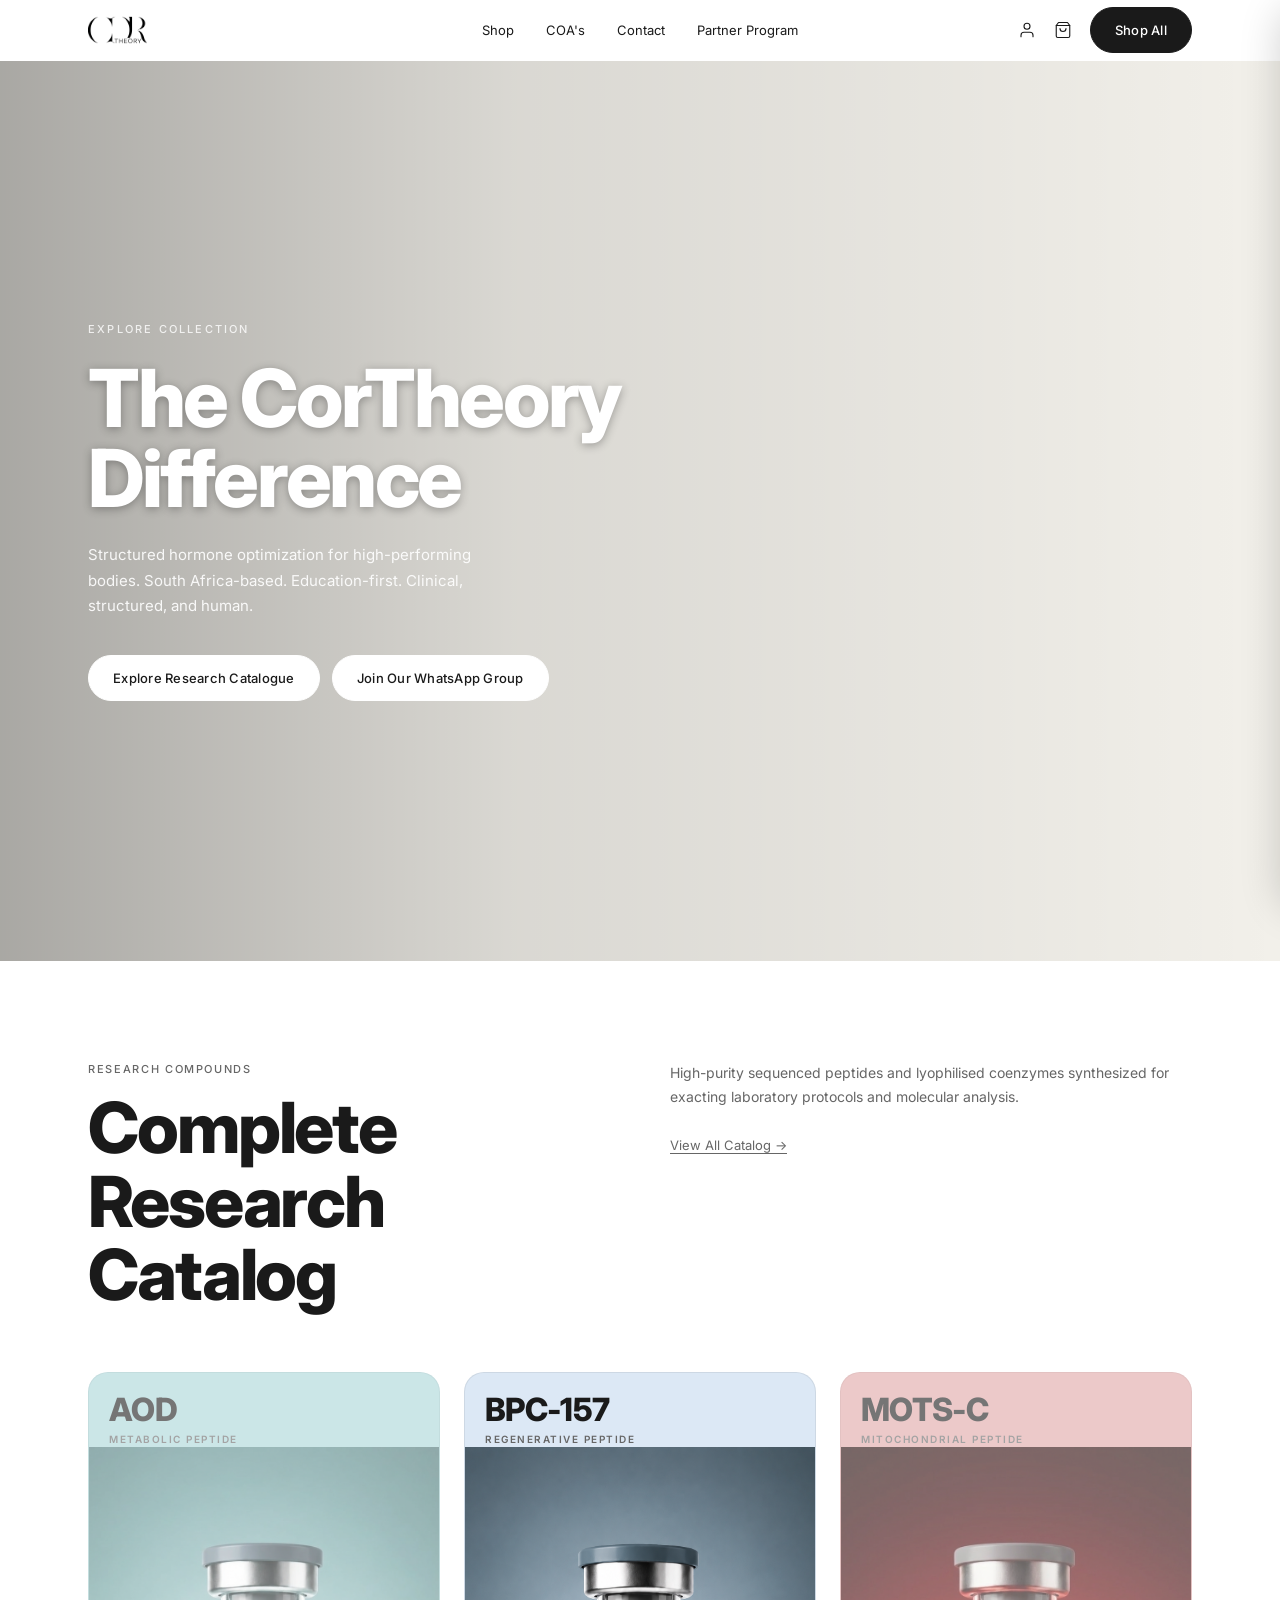
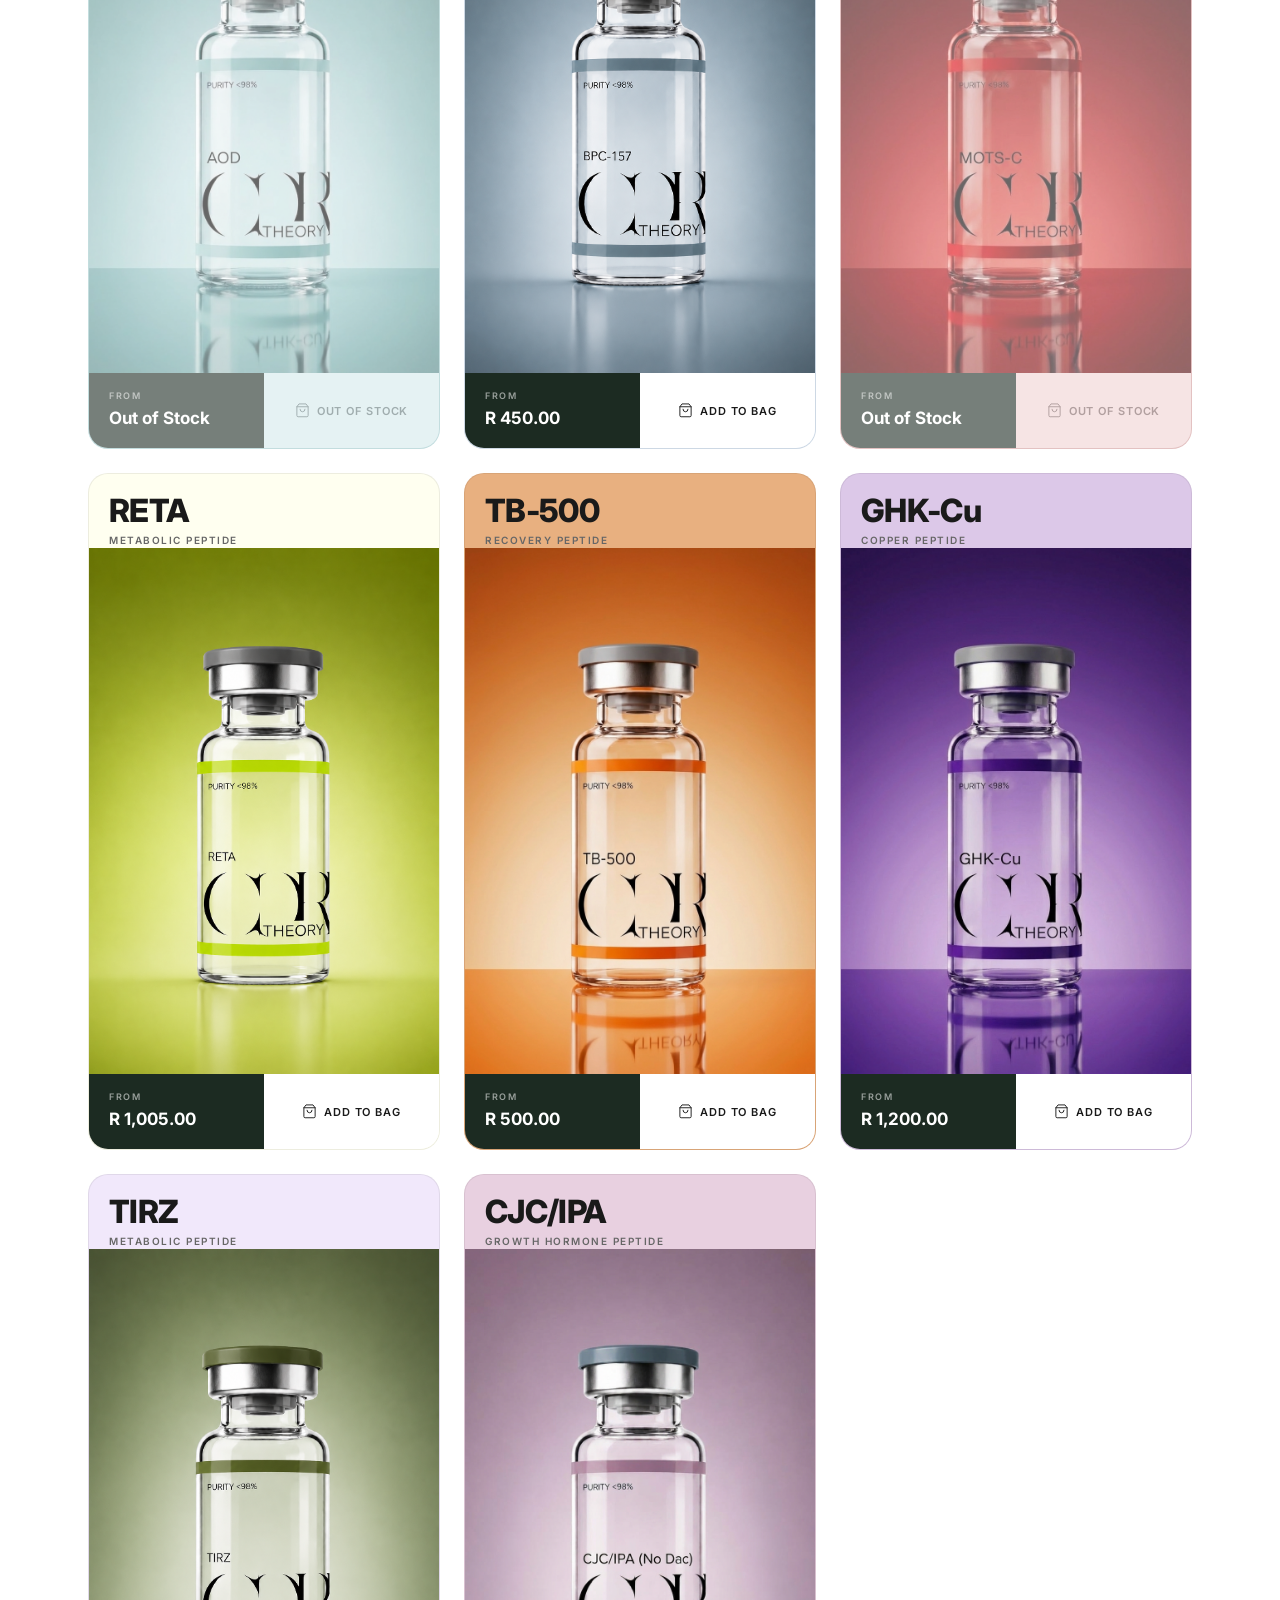
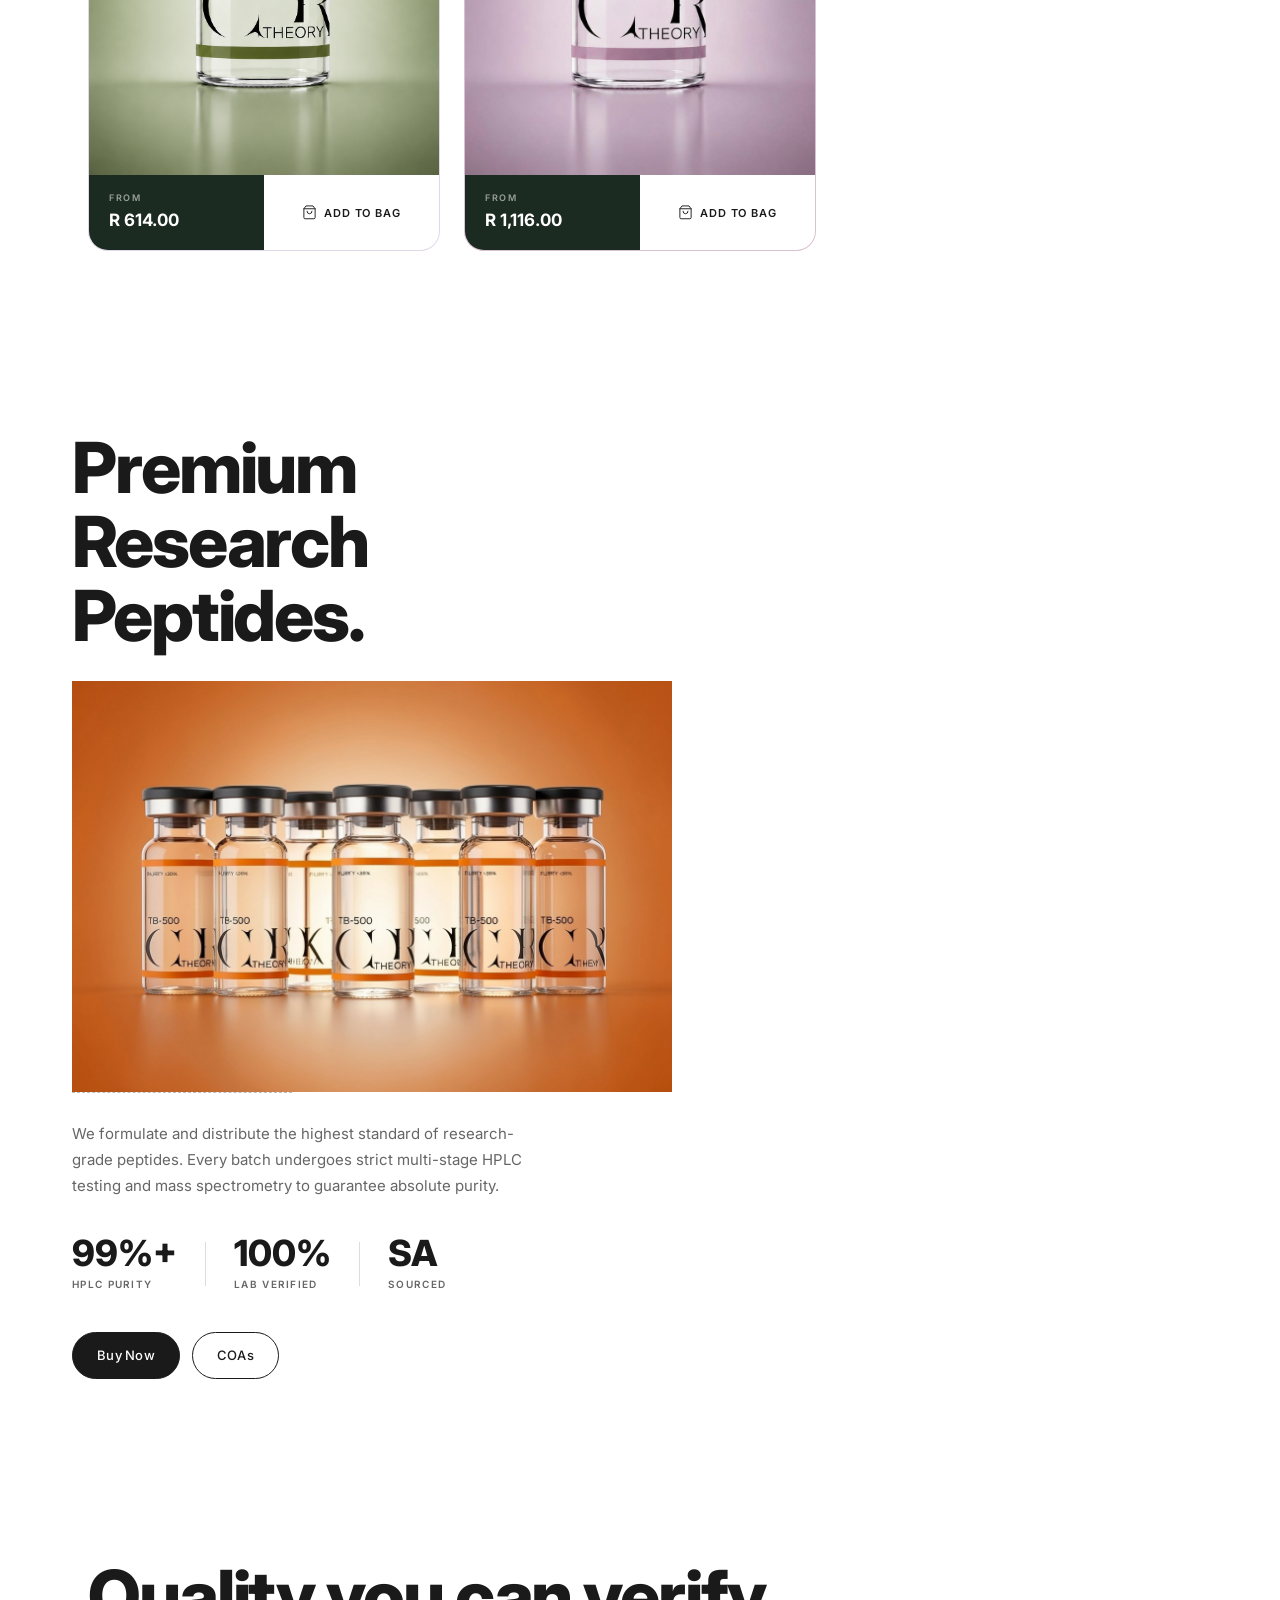
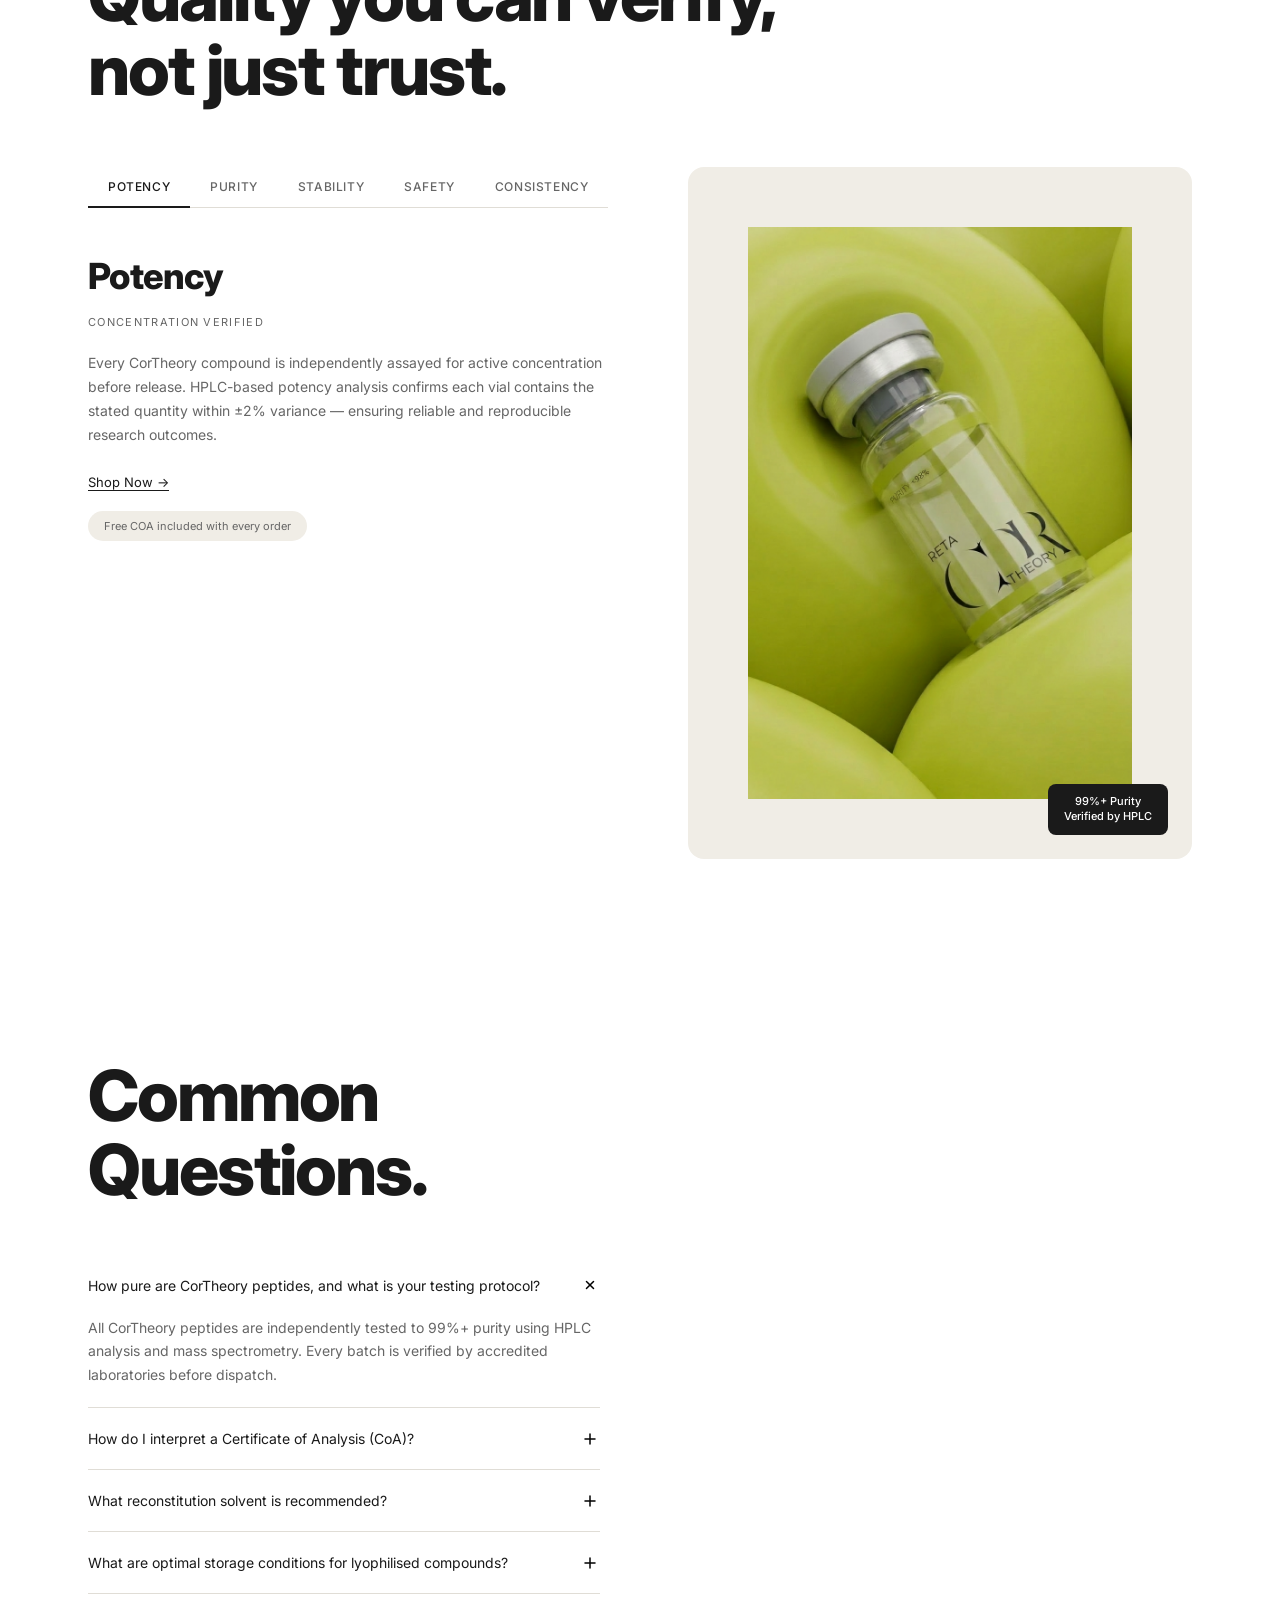
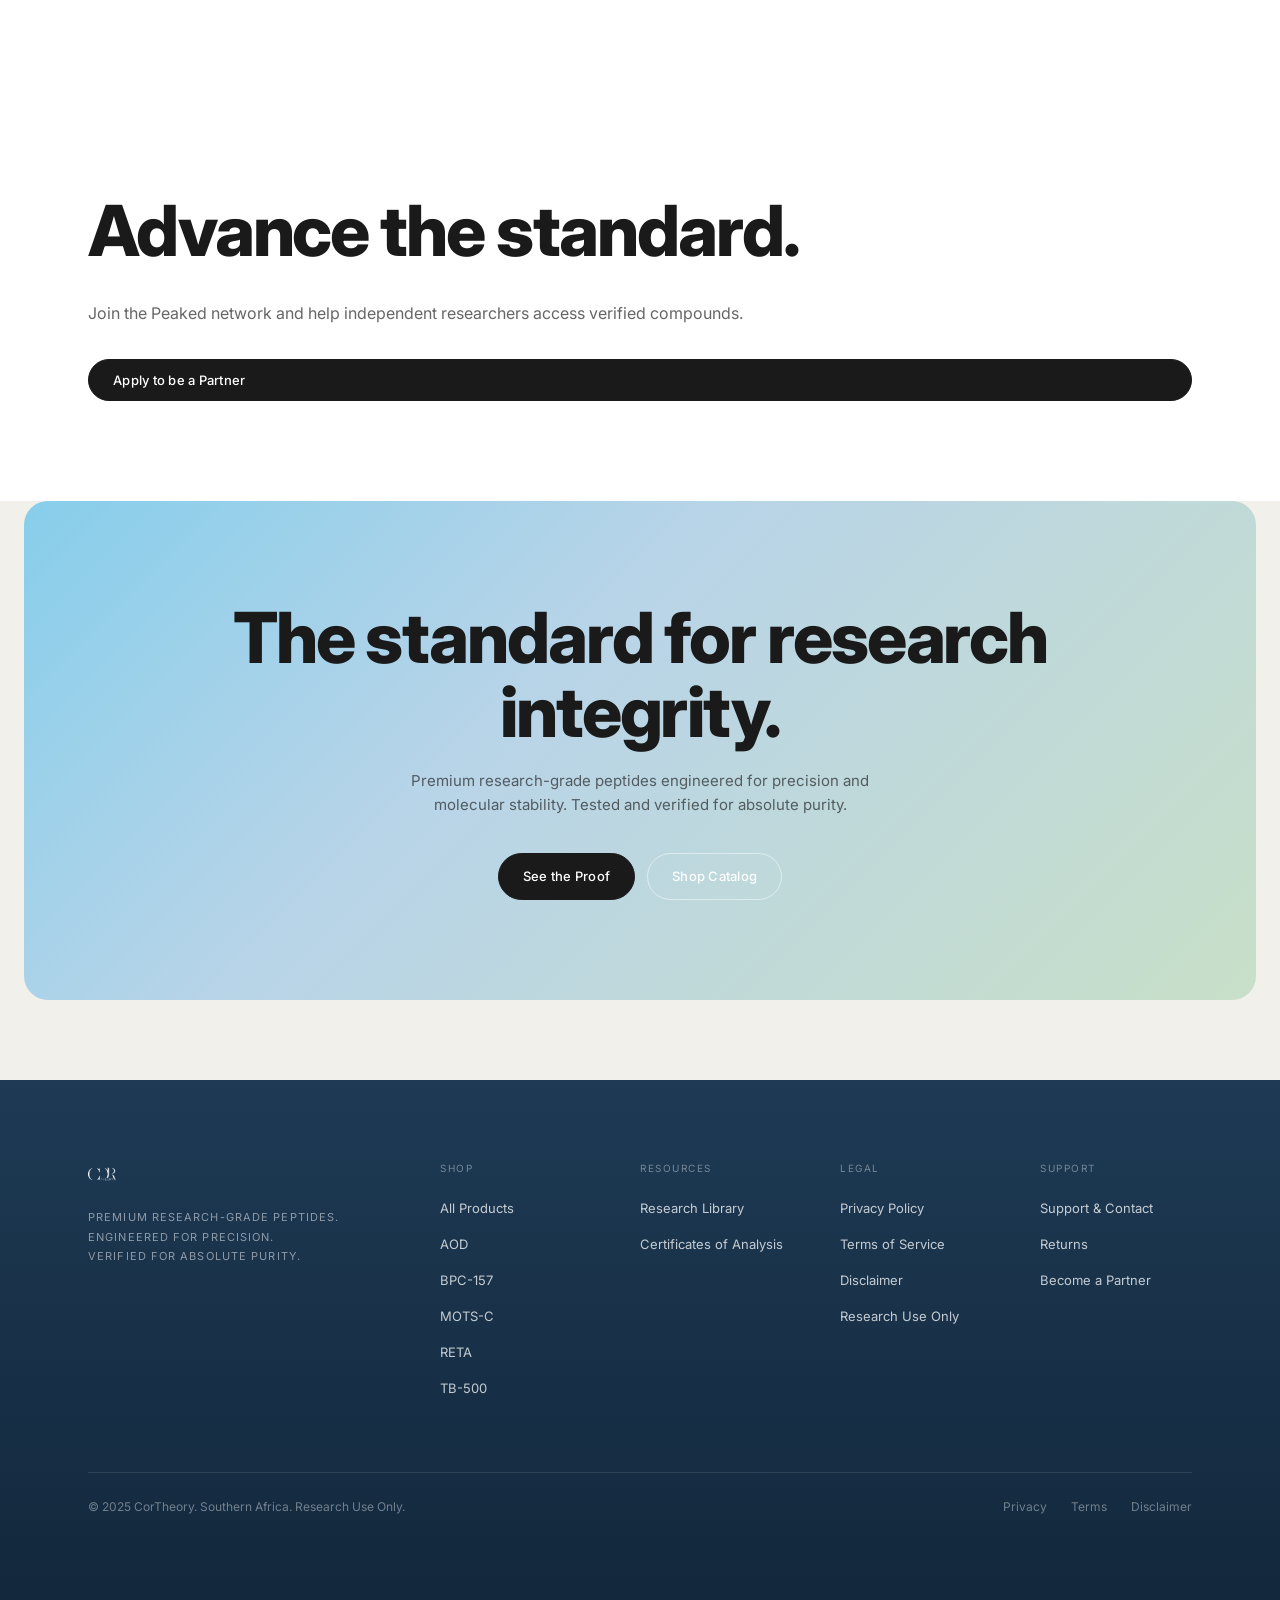
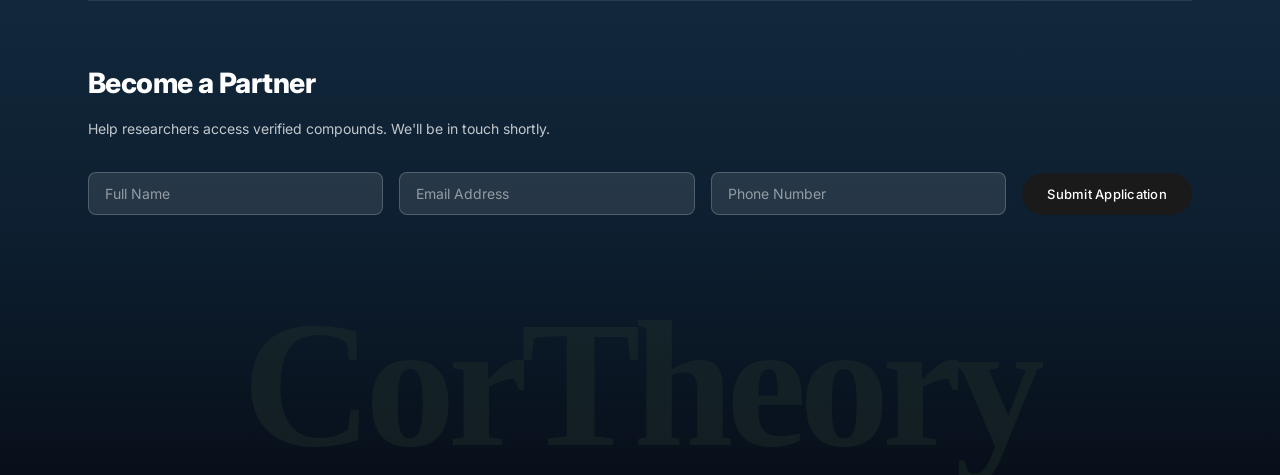
==== index.html @ c7855180 "Integrate partner form into footer across all pages Remove modal-based partner form and integrate it" ====
<!DOCTYPE html>
<html lang="en">
<head>
  <meta charset="UTF-8" />
  <meta name="viewport" content="width=device-width, initial-scale=1.0" />
  <title>CorTheory — Structured Hormone Optimization</title>
  <meta name="description" content="Premium research-grade peptides. South Africa-based. Education-first. Clinical, structured, and human." />
  <link rel="preconnect" href="https://fonts.googleapis.com" />
  <link rel="preconnect" href="https://fonts.gstatic.com" crossorigin />
  <link href="https://fonts.googleapis.com/css2?family=Inter:wght@300;400;500;600;700;800;900&display=swap" rel="stylesheet">
  <link rel="stylesheet" href="assets/css/style.css" />
  <link rel="stylesheet" href="assets/css/cart.css" />
</head>
<body>

<!-- ══ NAV ══════════════════════════════════════════════════ -->
<nav class="nav" id="nav">
  <div class="nav__inner">
    <a href="#" class="nav__logo">
      <img src="assets/images/logo-black.png" alt="CorTheory" />
    </a>
    <ul class="nav__links">
      <li><a href="#products">Shop</a></li>
      <li><a href="#coas">COA's</a></li>
      <li><a href="#contact">Contact</a></li>
      <li><a href="#partners">Partner Program</a></li>
    </ul>
    <div class="nav__right">
      <!-- Person icon -->
      <button class="nav__icon" aria-label="Account">
        <svg viewBox="0 0 24 24" fill="none" stroke="currentColor" stroke-width="1.5" stroke-linecap="round" stroke-linejoin="round">
          <path d="M20 21v-2a4 4 0 00-4-4H8a4 4 0 00-4 4v2"/>
          <circle cx="12" cy="7" r="4"/>
        </svg>
      </button>
      <!-- Cart icon -->
      <button class="nav__icon" id="cartOpen" aria-label="Cart" data-cart>
        <svg viewBox="0 0 24 24" fill="none" stroke="currentColor" stroke-width="1.5" stroke-linecap="round" stroke-linejoin="round">
          <path d="M6 2L3 6v14a2 2 0 002 2h14a2 2 0 002-2V6l-3-4z"/>
          <line x1="3" y1="6" x2="21" y2="6"/>
          <path d="M16 10a4 4 0 01-8 0"/>
        </svg>
      </button>
      <a href="#products" class="btn btn-dark">Shop All</a>
      <button class="nav__hamburger" id="hamburger" aria-label="Menu">
        <span></span><span></span><span></span>
      </button>
    </div>
  </div>
</nav>

<!-- Mobile nav -->
<div class="nav__mobile" id="mobileNav">
  <a href="#products">Shop</a>
  <a href="#coas">COA's</a>
  <a href="#contact">Contact</a>
  <a href="#partners">Partner Program</a>
  <a href="#products">Shop All</a>
</div>

<!-- ══ HERO ══════════════════════════════════════════════════ -->
<section class="hero" id="home">
  <div class="hero__inner">
    <div class="hero__content">
      <p class="hero__eyebrow">Explore Collection</p>
      <h1 class="hero__title">The CorTheory<br>Difference</h1>
      <p class="hero__subtitle">Structured hormone optimization for high-performing bodies. South Africa-based. Education-first. Clinical, structured, and human.</p>
      <div class="hero__actions">
        <a href="#products" class="btn btn-light">Explore Research Catalogue</a>
        <a href="https://chat.whatsapp.com/YOUR_GROUP_LINK" class="btn btn-light">Join Our WhatsApp Group</a>
      </div>
    </div>
    <div class="hero__image-wrap">
      <img src="assets/images/landscape-resize.png" alt="CorTheory Vials Collection" class="hero__vial" />
    </div>
  </div>
</section>


<!-- ══ PRODUCT ROW ════════════════════════════════════════════ -->
<section class="products section" id="products">
  <div class="container">
    <div class="products__layout">
      <div class="section-header__left">
        <p class="section-eyebrow">Research Compounds</p>
        <h2 class="section-title">Complete Research Catalog</h2>
      </div>
      <div>
        <p class="products__intro-body">High-purity sequenced peptides and lyophilised coenzymes synthesized for exacting laboratory protocols and molecular analysis.</p>
        <br/>
        <a href="#products" class="section-link">View All Catalog →</a>
      </div>
    </div>

    <div class="products__row" id="productsRow">

      <!-- AOD -->
      <div class="product-card" style="background:#A8D5D8; opacity: 0.6;">
        <div class="product-card__top">
          <h3 class="product-card__name">AOD</h3>
          <p class="product-card__type">Metabolic Peptide</p>
        </div>
        <div class="product-card__img-wrap">
          <img src="assets/images/bottle-label-redesign.png" alt="AOD" class="product-card__img" />
        </div>
        <div class="product-card__footer">
          <div class="product-card__price-block">
            <span class="product-card__from">From</span>
            <span class="product-card__price">Out of Stock</span>
          </div>
          <button class="product-card__btn" data-cart disabled style="opacity: 0.5; cursor: not-allowed;">
            <svg viewBox="0 0 24 24" fill="none" stroke="currentColor" stroke-width="1.5" stroke-linecap="round" stroke-linejoin="round"><path d="M6 2L3 6v14a2 2 0 002 2h14a2 2 0 002-2V6l-3-4z"/><line x1="3" y1="6" x2="21" y2="6"/><path d="M16 10a4 4 0 01-8 0"/></svg>
            Out of Stock
          </button>
        </div>
      </div>

      <!-- BPC-157 -->
      <div class="product-card" style="background:#DCE8F5;">
        <div class="product-card__top">
          <h3 class="product-card__name">BPC-157</h3>
          <p class="product-card__type">Regenerative Peptide</p>
        </div>
        <div class="product-card__img-wrap">
          <img src="assets/images/bpc-157.png" alt="BPC-157" class="product-card__img" />
        </div>
        <div class="product-card__footer">
          <div class="product-card__price-block">
            <span class="product-card__from">From</span>
            <span class="product-card__price">R 450.00</span>
          </div>
          <button class="product-card__btn" data-cart>
            <svg viewBox="0 0 24 24" fill="none" stroke="currentColor" stroke-width="1.5" stroke-linecap="round" stroke-linejoin="round"><path d="M6 2L3 6v14a2 2 0 002 2h14a2 2 0 002-2V6l-3-4z"/><line x1="3" y1="6" x2="21" y2="6"/><path d="M16 10a4 4 0 01-8 0"/></svg>
            Add to Bag
          </button>
        </div>
      </div>

      <!-- MOTS-C -->
      <div class="product-card" style="background:#E0A5A5; opacity: 0.6;">
        <div class="product-card__top">
          <h3 class="product-card__name">MOTS-C</h3>
          <p class="product-card__type">Mitochondrial Peptide</p>
        </div>
        <div class="product-card__img-wrap">
          <img src="assets/images/recolour-blue-strips-4.png" alt="MOTS-C" class="product-card__img" />
        </div>
        <div class="product-card__footer">
          <div class="product-card__price-block">
            <span class="product-card__from">From</span>
            <span class="product-card__price">Out of Stock</span>
          </div>
          <button class="product-card__btn" data-cart disabled style="opacity: 0.5; cursor: not-allowed;">
            <svg viewBox="0 0 24 24" fill="none" stroke="currentColor" stroke-width="1.5" stroke-linecap="round" stroke-linejoin="round"><path d="M6 2L3 6v14a2 2 0 002 2h14a2 2 0 002-2V6l-3-4z"/><line x1="3" y1="6" x2="21" y2="6"/><path d="M16 10a4 4 0 01-8 0"/></svg>
            Out of Stock
          </button>
        </div>
      </div>

      <!-- RETA -->
      <div class="product-card" style="background:#FFFFF0;">
        <div class="product-card__top">
          <h3 class="product-card__name">RETA</h3>
          <p class="product-card__type">Metabolic Peptide</p>
        </div>
        <div class="product-card__img-wrap">
          <img src="assets/images/reta-new.png" alt="RETA" class="product-card__img" />
        </div>
        <div class="product-card__footer">
          <div class="product-card__price-block">
            <span class="product-card__from">From</span>
            <span class="product-card__price">R 1,005.00</span>
          </div>
          <button class="product-card__btn" data-cart>
            <svg viewBox="0 0 24 24" fill="none" stroke="currentColor" stroke-width="1.5" stroke-linecap="round" stroke-linejoin="round"><path d="M6 2L3 6v14a2 2 0 002 2h14a2 2 0 002-2V6l-3-4z"/><line x1="3" y1="6" x2="21" y2="6"/><path d="M16 10a4 4 0 01-8 0"/></svg>
            Add to Bag
          </button>
        </div>
      </div>

      <!-- TB-500 -->
      <div class="product-card" style="background:#E8B080;">
        <div class="product-card__top">
          <h3 class="product-card__name">TB-500</h3>
          <p class="product-card__type">Recovery Peptide</p>
        </div>
        <div class="product-card__img-wrap">
          <img src="assets/images/recolour-blue-strips-2.png" alt="TB-500" class="product-card__img" />
        </div>
        <div class="product-card__footer">
          <div class="product-card__price-block">
            <span class="product-card__from">From</span>
            <span class="product-card__price">R 500.00</span>
          </div>
          <button class="product-card__btn" data-cart>
            <svg viewBox="0 0 24 24" fill="none" stroke="currentColor" stroke-width="1.5" stroke-linecap="round" stroke-linejoin="round"><path d="M6 2L3 6v14a2 2 0 002 2h14a2 2 0 002-2V6l-3-4z"/><line x1="3" y1="6" x2="21" y2="6"/><path d="M16 10a4 4 0 01-8 0"/></svg>
            Add to Bag
          </button>
        </div>
      </div>

      <!-- GHK-Cu -->
      <div class="product-card" style="background:#DCC8E8;">
        <div class="product-card__top">
          <h3 class="product-card__name">GHK-Cu</h3>
          <p class="product-card__type">Copper Peptide</p>
        </div>
        <div class="product-card__img-wrap">
          <img src="assets/images/recolour-blue-strips-3.png" alt="GHK-Cu" class="product-card__img" />
        </div>
        <div class="product-card__footer">
          <div class="product-card__price-block">
            <span class="product-card__from">From</span>
            <span class="product-card__price">R 1,200.00</span>
          </div>
          <button class="product-card__btn" data-cart>
            <svg viewBox="0 0 24 24" fill="none" stroke="currentColor" stroke-width="1.5" stroke-linecap="round" stroke-linejoin="round"><path d="M6 2L3 6v14a2 2 0 002 2h14a2 2 0 002-2V6l-3-4z"/><line x1="3" y1="6" x2="21" y2="6"/><path d="M16 10a4 4 0 01-8 0"/></svg>
            Add to Bag
          </button>
        </div>
      </div>

      <!-- TIRZ -->
      <div class="product-card" style="background:#F1E8FB;">
        <div class="product-card__top">
          <h3 class="product-card__name">TIRZ</h3>
          <p class="product-card__type">Metabolic Peptide</p>
        </div>
        <div class="product-card__img-wrap">
          <img src="assets/images/tirz.png" alt="TIRZ" class="product-card__img" />
        </div>
        <div class="product-card__footer">
          <div class="product-card__price-block">
            <span class="product-card__from">From</span>
            <span class="product-card__price">R 614.00</span>
          </div>
          <button class="product-card__btn" data-cart>
            <svg viewBox="0 0 24 24" fill="none" stroke="currentColor" stroke-width="1.5" stroke-linecap="round" stroke-linejoin="round"><path d="M6 2L3 6v14a2 2 0 002 2h14a2 2 0 002-2V6l-3-4z"/><line x1="3" y1="6" x2="21" y2="6"/><path d="M16 10a4 4 0 01-8 0"/></svg>
            Add to Bag
          </button>
        </div>
      </div>

      <!-- CJC/IPA (No DAC) -->
      <div class="product-card" style="background:#E8D0E0;">
        <div class="product-card__top">
          <h3 class="product-card__name">CJC/IPA</h3>
          <p class="product-card__type">Growth Hormone Peptide</p>
        </div>
        <div class="product-card__img-wrap">
          <img src="assets/images/recolour-blue-strips-5.png" alt="CJC/IPA (No DAC)" class="product-card__img" />
        </div>
        <div class="product-card__footer">
          <div class="product-card__price-block">
            <span class="product-card__from">From</span>
            <span class="product-card__price">R 1,116.00</span>
          </div>
          <button class="product-card__btn" data-cart>
            <svg viewBox="0 0 24 24" fill="none" stroke="currentColor" stroke-width="1.5" stroke-linecap="round" stroke-linejoin="round"><path d="M6 2L3 6v14a2 2 0 002 2h14a2 2 0 002-2V6l-3-4z"/><line x1="3" y1="6" x2="21" y2="6"/><path d="M16 10a4 4 0 01-8 0"/></svg>
            Add to Bag
          </button>
        </div>
      </div>

    </div>
  </div>
</section>

<!-- ══ PURITY ════════════════════════════════════════════════ -->
<section class="purity" id="purity">
  <div class="purity__content-wrap">
    <div class="purity__content">
      <h2 class="purity__heading">Premium<br>Research<br>Peptides.</h2>
      <!-- ══ HERO IMAGE ════════════════════════════════════════════ -->
      <div class="purity-hero" id="purity-hero">
        <img src="assets/images/purity-hero.png" alt="Research Peptides" class="purity-hero__image" />
      </div>
      <div class="purity__rule"></div>
      <p class="purity__body">We formulate and distribute the highest standard of research-grade peptides. Every batch undergoes strict multi-stage HPLC testing and mass spectrometry to guarantee absolute purity.</p>
      <div class="purity__stats">
        <div class="purity__stat">
          <span class="purity__stat-val">99%+</span>
          <span class="purity__stat-label">HPLC Purity</span>
        </div>
        <div class="purity__stat-sep"></div>
        <div class="purity__stat">
          <span class="purity__stat-val">100%</span>
          <span class="purity__stat-label">Lab Verified</span>
        </div>
        <div class="purity__stat-sep"></div>
        <div class="purity__stat">
          <span class="purity__stat-val">SA</span>
          <span class="purity__stat-label">Sourced</span>
        </div>
      </div>
      <div class="purity__actions">
        <a href="#products" class="btn btn-dark">Buy Now</a>
        <a href="#coas" class="btn btn-outline">COAs</a>
      </div>
    </div>
  </div>
</section>

<!-- ══ QUALITY TABS ══════════════════════════════════════════ -->
<section class="quality section" id="quality">
  <div class="container">
    <h2 class="quality__heading">Quality you can verify,<br>not just trust.</h2>

    <div class="quality__layout">
      <!-- Left: tabs -->
      <div class="quality__left">
        <div class="quality__tabs-nav" role="tablist">
          <button class="quality__tab active" data-tab="potency">Potency</button>
          <button class="quality__tab" data-tab="purity">Purity</button>
          <button class="quality__tab" data-tab="stability">Stability</button>
          <button class="quality__tab" data-tab="safety">Safety</button>
          <button class="quality__tab" data-tab="consistency">Consistency</button>
        </div>

        <div class="quality__panel active" data-panel="potency">
          <h3 class="quality__panel-title">Potency</h3>
          <p class="quality__panel-sub">Concentration Verified</p>
          <p class="quality__panel-body">Every CorTheory compound is independently assayed for active concentration before release. HPLC-based potency analysis confirms each vial contains the stated quantity within ±2% variance — ensuring reliable and reproducible research outcomes.</p>
          <a href="#products" class="quality__panel-link">Shop Now →</a>
          <div><span class="quality__badge">Free COA included with every order</span></div>
        </div>

        <div class="quality__panel" data-panel="purity">
          <h3 class="quality__panel-title">Purity</h3>
          <p class="quality__panel-sub">99%+ Grade Standard</p>
          <p class="quality__panel-body">Purity is measured via reverse-phase HPLC at accredited laboratories. Impurity profiling identifies and quantifies any off-target peaks. Only batches reaching ≥99% purity are dispatched — no exceptions.</p>
          <a href="#products" class="quality__panel-link">Shop Now →</a>
          <div><span class="quality__badge">Free COA included with every order</span></div>
        </div>

        <div class="quality__panel" data-panel="stability">
          <h3 class="quality__panel-title">Stability</h3>
          <p class="quality__panel-sub">Long-Term Integrity</p>
          <p class="quality__panel-body">Lyophilisation is performed under controlled conditions to maximise shelf-life. Stability studies confirm degradation rates well within acceptable limits. Properly stored peptides retain potency for 24+ months at -20°C.</p>
          <a href="#products" class="quality__panel-link">Shop Now →</a>
          <div><span class="quality__badge">Free COA included with every order</span></div>
        </div>

        <div class="quality__panel" data-panel="safety">
          <h3 class="quality__panel-title">Safety</h3>
          <p class="quality__panel-sub">Residual Solvent Screening</p>
          <p class="quality__panel-body">All batches are screened for residual solvents, heavy metals, and microbial contamination per international pharmacopoeial standards. Safety testing is performed at independent, accredited third-party facilities prior to release.</p>
          <a href="#products" class="quality__panel-link">Shop Now →</a>
          <div><span class="quality__badge">Free COA included with every order</span></div>
        </div>

        <div class="quality__panel" data-panel="consistency">
          <h3 class="quality__panel-title">Consistency</h3>
          <p class="quality__panel-sub">Batch-to-Batch Reliability</p>
          <p class="quality__panel-body">CorTheory maintains rigorous batch records and inter-batch comparison data. The compound you receive today matches the specification of every prior batch — same sequence, same purity, same result.</p>
          <a href="#products" class="quality__panel-link">Shop Now →</a>
          <div><span class="quality__badge">Free COA included with every order</span></div>
        </div>
      </div>

      <!-- Right: image -->
      <div class="quality__image-wrap">
        <img src="assets/images/recolour-blue-strips-1.png" alt="Quality Verification" class="quality__vial" />
        <div class="quality__purity-badge">99%+ Purity<br>Verified by HPLC</div>
      </div>
    </div>
  </div>
</section>

<!-- ══ FAQ ═══════════════════════════════════════════════════ -->
<section class="faq section" id="faq">
  <div class="container">
    <div class="faq__layout">

      <!-- Left: accordion -->
      <div class="faq__left">
        <h2 class="faq__heading">Common<br>Questions.</h2>

        <div class="faq__item open">
          <button class="faq__btn">
            <span class="faq__q">How pure are CorTheory peptides, and what is your testing protocol?</span>
            <span class="faq__icon">
              <svg viewBox="0 0 12 12" fill="none" stroke="currentColor" stroke-width="1.5" stroke-linecap="round">
                <line x1="6" y1="1" x2="6" y2="11"/><line x1="1" y1="6" x2="11" y2="6"/>
              </svg>
            </span>
          </button>
          <div class="faq__answer">
            <p>All CorTheory peptides are independently tested to 99%+ purity using HPLC analysis and mass spectrometry. Every batch is verified by accredited laboratories before dispatch.</p>
          </div>
        </div>

        <div class="faq__item">
          <button class="faq__btn">
            <span class="faq__q">How do I interpret a Certificate of Analysis (CoA)?</span>
            <span class="faq__icon">
              <svg viewBox="0 0 12 12" fill="none" stroke="currentColor" stroke-width="1.5" stroke-linecap="round">
                <line x1="6" y1="1" x2="6" y2="11"/><line x1="1" y1="6" x2="11" y2="6"/>
              </svg>
            </span>
          </button>
          <div class="faq__answer">
            <p>A CoA confirms the identity, purity, and concentration of your compound. Look for the HPLC chromatogram, purity percentage, and molecular weight confirmation. All CorTheory orders include a CoA.</p>
          </div>
        </div>

        <div class="faq__item">
          <button class="faq__btn">
            <span class="faq__q">What reconstitution solvent is recommended?</span>
            <span class="faq__icon">
              <svg viewBox="0 0 12 12" fill="none" stroke="currentColor" stroke-width="1.5" stroke-linecap="round">
                <line x1="6" y1="1" x2="6" y2="11"/><line x1="1" y1="6" x2="11" y2="6"/>
              </svg>
            </span>
          </button>
          <div class="faq__answer">
            <p>We recommend bacteriostatic water for most peptides. Add solvent slowly along the vial side and allow to dissolve without agitation. Store reconstituted peptides at 4°C.</p>
          </div>
        </div>

        <div class="faq__item">
          <button class="faq__btn">
            <span class="faq__q">What are optimal storage conditions for lyophilised compounds?</span>
            <span class="faq__icon">
              <svg viewBox="0 0 12 12" fill="none" stroke="currentColor" stroke-width="1.5" stroke-linecap="round">
                <line x1="6" y1="1" x2="6" y2="11"/><line x1="1" y1="6" x2="11" y2="6"/>
              </svg>
            </span>
          </button>
          <div class="faq__answer">
            <p>Store lyophilised peptides at -20°C for long-term stability. Once reconstituted, refrigerate at 4°C and use within 28 days. Keep away from light and humidity.</p>
          </div>
        </div>

      </div>

    </div>
  </div>
</section>

<!-- ══ PARTNER SECTION ═══════════════════════════════════════ -->
<section class="partner-section section">
  <div class="container">
    <div class="partner-content">
      <h2 class="partner-title">Advance the standard.</h2>
      <p class="partner-subtitle">Join the Peaked network and help independent researchers access verified compounds.</p>
      <button class="btn btn-dark" id="partnerFormBtn">Apply to be a Partner</button>
    </div>
  </div>
</section>

<!-- ══ CTA BANNER ════════════════════════════════════════════ -->
<div class="cta-wrap">
  <div class="cta">
    <div class="cta__inner">
      <h2 class="cta__title">The standard for research integrity.</h2>
      <p class="cta__sub">Premium research-grade peptides engineered for precision and molecular stability. Tested and verified for absolute purity.</p>
      <div class="cta__actions">
        <a href="#quality" class="btn btn-dark">See the Proof</a>
        <a href="shop.html" class="btn btn-outline-light">Shop Catalog</a>
      </div>
    </div>
  </div>
</div>

<!-- ══ FOOTER ════════════════════════════════════════════════ -->
<footer class="footer" id="contact">
  <div class="footer__inner">
    <div class="footer__top">
      <div class="footer__brand">
        <img src="assets/images/cor logo white copy.png" alt="CorTheory" />
        <p class="footer__tagline">
          Premium research-grade peptides.<br>
          Engineered for precision.<br>
          Verified for absolute purity.
        </p>
      </div>
      <div>
        <p class="footer__col-head">Shop</p>
        <ul class="footer__links">
          <li><a href="#products">All Products</a></li>
          <li><a href="#products">AOD</a></li>
          <li><a href="#products">BPC-157</a></li>
          <li><a href="#products">MOTS-C</a></li>
          <li><a href="#products">RETA</a></li>
          <li><a href="#products">TB-500</a></li>
        </ul>
      </div>
      <div>
        <p class="footer__col-head">Resources</p>
        <ul class="footer__links" id="coas">
          <li><a href="#">Research Library</a></li>
          <li><a href="#">Certificates of Analysis</a></li>
        </ul>
      </div>
      <div>
        <p class="footer__col-head">Legal</p>
        <ul class="footer__links">
          <li><a href="#">Privacy Policy</a></li>
          <li><a href="#">Terms of Service</a></li>
          <li><a href="#">Disclaimer</a></li>
          <li><a href="#">Research Use Only</a></li>
        </ul>
      </div>
      <div>
        <p class="footer__col-head" id="partners">Support</p>
        <ul class="footer__links">
          <li><a href="#">Support &amp; Contact</a></li>
          <li><a href="#">Returns</a></li>
          <li><a href="#" id="footerPartnerBtn">Become a Partner</a></li>
        </ul>
      </div>
    </div>
    <div class="footer__bottom">
      <p class="footer__copy">© 2025 CorTheory. Southern Africa. Research Use Only.</p>
      <div class="footer__legal-links">
        <a href="#">Privacy</a>
        <a href="#">Terms</a>
        <a href="#">Disclaimer</a>
      </div>
    </div>

    <!-- Partner Form Section -->
    <div class="footer__partner">
      <h3 class="footer__partner-title">Become a Partner</h3>
      <p class="footer__partner-subtitle">Help researchers access verified compounds. We'll be in touch shortly.</p>

      <form class="footer__partner-form" id="partnerForm">
        <div class="footer__partner-group">
          <input type="text" id="partnerName" name="name" placeholder="Full Name" required />
        </div>
        <div class="footer__partner-group">
          <input type="email" id="partnerEmail" name="email" placeholder="Email Address" required />
        </div>
        <div class="footer__partner-group">
          <input type="tel" id="partnerPhone" name="phone" placeholder="Phone Number" required />
        </div>
        <button type="submit" class="btn btn-dark">Submit Application</button>
      </form>
    </div>
  </div>

  <div class="footer__watermark">
    <div style="font-size: 180px; font-weight: 900; color: #2A3D2E; opacity: 0.3; text-align: center; overflow: hidden; line-height: 1; font-family: 'Playfair Display', Georgia, serif; letter-spacing: -0.04em; user-select: none; pointer-events: none;">CorTheory</div>
  </div>
</footer>

<!-- ══ CART DRAWER ═══════════════════════════════════════════ -->
<div class="cart-overlay" id="cartOverlay"></div>
<div class="cart-panel" id="cartPanel">
  <!-- Header -->
  <div class="cart-header">
    <div class="cart-header__left">
      <svg class="cart-header__icon" viewBox="0 0 24 24" fill="currentColor">
        <path d="M6 2L3 6v14a2 2 0 002 2h14a2 2 0 002-2V6l-3-4z"/>
      </svg>
      <h2 class="cart-header__title">YOUR CART</h2>
    </div>
    <span class="cart-badge" id="cartBadge">0</span>
    <button class="cart-close" id="cartClose" aria-label="Close cart">×</button>
  </div>

  <!-- Free Shipping Bar -->
  <div class="cart-shipping">
    <div class="cart-shipping__info">
      <span class="cart-shipping__label">FREE SHIPPING OVER $100</span>
      <span class="cart-shipping__amount" id="shippingAmount">$100 away</span>
    </div>
    <div class="cart-shipping__bar">
      <div class="cart-shipping__fill" id="shippingFill"></div>
    </div>
  </div>

  <!-- Items (scrollable) -->
  <div class="cart-items" id="cartItems"></div>

  <!-- Checkout Card (fixed bottom) -->
  <div class="cart-checkout" id="checkoutCard" style="display: none;">
    <div class="cart-checkout__row">
      <span>Subtotal</span>
      <span id="subtotalPrice">$0.00</span>
    </div>
    <div class="cart-checkout__row">
      <span>Shipping</span>
      <span id="shippingPrice">$10.00</span>
    </div>
    <div class="cart-checkout__divider"></div>
    <div class="cart-checkout__total">
      <span>Total</span>
      <div>
        <span class="cart-checkout__total-amount" id="totalPrice">$10.00</span>
        <span class="cart-checkout__currency">USD</span>
      </div>
    </div>

    <button class="cart-checkout__btn" id="proceedCheckout">
      <svg viewBox="0 0 24 24" fill="none" stroke="currentColor" stroke-width="2">
        <rect x="3" y="11" width="18" height="11" rx="2" ry="2"></rect>
        <path d="M7 11V7a4 4 0 0 1 4-4h2a4 4 0 0 1 4 4v4"></path>
      </svg>
      PROCEED TO CHECKOUT
    </button>

    <p class="cart-checkout__disclaimer">
      By checking out, you agree to our Terms of Service.<br>
      Monthly billing. Cancel anytime.
    </p>
  </div>
</div>

<script src="assets/js/main.js"></script>
<script src="assets/js/cart.js"></script>
</body>
</html>
---- assets/css/style.css ----
/* ── RESET & BASE ─────────────────────────────────────── */
*, *::before, *::after { box-sizing: border-box; margin: 0; padding: 0; }
html { scroll-behavior: smooth; }
body { font-family: 'Inter', sans-serif; background: #F2F0EA; color: #1a1a1a; font-size: 15px; line-height: 1.6; overflow-x: hidden; }
img { display: block; max-width: 100%; }
a { text-decoration: none; color: inherit; }
ul { list-style: none; }
button { cursor: pointer; border: none; background: none; font-family: inherit; }

/* ── VARIABLES ────────────────────────────────────────── */
:root {
  --cream: #F2F0EA;
  --dark: #1a1a1a;
  --green-dark: #1C2B22;
  --muted: #666666;
  --border: #E0DDD6;
  --white: #ffffff;
  --aod: #D4845A;
  --bpc: #4A7C6F;
  --mots: #5B8DB8;
  --reta: #C4707A;
  --tb: #7B6BA8;
  --radius: 16px;
}

/* ── CONTAINER ────────────────────────────────────────── */
.container { max-width: 1200px; margin: 0 auto; padding: 0 48px; }
.section { padding: 100px 0; }

/* ── BUTTONS ──────────────────────────────────────────── */
.btn { display: inline-flex; align-items: center; gap: 8px; padding: 12px 24px; border-radius: 100px; font-family: 'Inter', sans-serif; font-size: 13px; font-weight: 500; letter-spacing: 0.02em; transition: all 0.2s ease; cursor: pointer; }
.btn-dark { background: #1a1a1a; color: #fff; border: 1.5px solid #1a1a1a; }
.btn-dark:hover { background: #333; }
.btn-outline { background: transparent; color: #1a1a1a; border: 1.5px solid #1a1a1a; }
.btn-outline:hover { background: #1a1a1a; color: #fff; }
.btn-outline-light { background: transparent; color: #fff; border: 1.5px solid rgba(255,255,255,0.5); }
.btn-outline-light:hover { background: rgba(255,255,255,0.1); }
.btn-light { background: #ffffff; color: #1a1a1a; border: 1.5px solid #ffffff; }
.btn-light:hover { background: #f0f0f0; border-color: #f0f0f0; }

/* ── SECTION LABELS ───────────────────────────────────── */
.section-eyebrow { font-size: 11px; font-weight: 500; letter-spacing: 0.15em; text-transform: uppercase; color: var(--muted); margin-bottom: 12px; }
.section-title { font-family: 'Inter', sans-serif; font-size: clamp(52px, 5.5vw, 80px); font-weight: 800; line-height: 1.05; color: var(--dark); letter-spacing: -0.03em; }
.section-header { display: flex; align-items: flex-end; justify-content: space-between; margin-bottom: 48px; }
.section-link { font-size: 13px; color: var(--muted); text-decoration: underline; text-underline-offset: 3px; white-space: nowrap; margin-bottom: 8px; }

/* ── NAV ──────────────────────────────────────────────── */
.nav { position: sticky; top: 0; z-index: 100; background: #ffffff; border-bottom: 1px solid transparent; transition: border-color 0.3s, box-shadow 0.3s; }
.nav.scrolled { background: rgba(50, 60, 70, 0.75); backdrop-filter: blur(10px); border-radius: 16px; margin: 12px 24px 0; border: 1px solid rgba(255, 255, 255, 0.1); box-shadow: 0 8px 32px rgba(0, 0, 0, 0.2); }
.nav__inner { max-width: 1200px; margin: 0 auto; padding: 0 48px; height: 60px; display: grid; grid-template-columns: 1fr auto 1fr; align-items: center; gap: 40px; }
.nav__logo img { height: 28px; width: auto; }
.nav__links { display: flex; gap: 32px; justify-self: center; }
.nav__links a { font-size: 13px; color: var(--dark); transition: opacity 0.2s; }
.nav__links a:hover { opacity: 0.6; }
.nav__right { display: flex; align-items: center; gap: 16px; margin-left: auto; }
.nav__icon { color: var(--dark); width: 20px; height: 20px; display: flex; align-items: center; }
.nav__icon svg { width: 18px; height: 18px; }
.nav__hamburger { display: none; flex-direction: column; gap: 5px; }
.nav__hamburger span { display: block; width: 22px; height: 1.5px; background: var(--dark); }
.nav__mobile { display: none; flex-direction: column; background: #ffffff; border-bottom: 1px solid var(--border); padding: 24px 48px; gap: 20px; }
.nav__mobile a { font-size: 15px; color: var(--dark); }
.nav__mobile.open { display: flex; }

/* ── HERO ─────────────────────────────────────────────── */
.hero { min-height: 100vh; background: url('../images/landscape-resize.png') center/cover no-repeat; display: flex; align-items: center; justify-content: flex-start; overflow: hidden; position: relative; }
.hero::before { content: ''; position: absolute; inset: 0; background: linear-gradient(90deg, rgba(0,0,0,0.3) 0%, rgba(0,0,0,0.1) 40%, transparent 100%); z-index: 1; }
.hero__inner { max-width: 1200px; margin: 0 auto; padding: 80px 48px; width: 100%; z-index: 10; position: relative; display: flex; align-items: center; }
.hero__image-wrap { display: none; }
.hero__vial { display: none; }
.hero__content { max-width: 560px; }
.hero__eyebrow { font-size: 11px; font-weight: 500; letter-spacing: 0.2em; text-transform: uppercase; color: rgba(255,255,255,0.8); margin-bottom: 20px; }
.hero__title { font-family: 'Inter', sans-serif; font-size: 80px; font-weight: 800; line-height: 1.0; color: #ffffff; margin-bottom: 24px; letter-spacing: -0.03em; text-shadow: 0 2px 10px rgba(0,0,0,0.3); }
.hero__subtitle { font-size: 15px; color: rgba(255,255,255,0.9); line-height: 1.7; margin-bottom: 36px; max-width: 420px; }
.hero__actions { display: flex; gap: 12px; flex-wrap: wrap; }

/* ── CATEGORIES ───────────────────────────────────────── */
.categories { padding: 80px 0; background: #ffffff; }
.categories__grid { display: grid; grid-template-columns: 1fr 1fr; grid-template-rows: auto auto; gap: 12px; }
.categories__grid .cat-card:nth-child(3),
.categories__grid .cat-card:nth-child(4),
.categories__grid .cat-card:nth-child(5) { grid-column: span 2; }
.categories__grid { grid-template-columns: repeat(6, 1fr); }
.cat-card:nth-child(1) { grid-column: span 3; }
.cat-card:nth-child(2) { grid-column: span 3; }
.cat-card:nth-child(3) { grid-column: span 2; }
.cat-card:nth-child(4) { grid-column: span 2; }
.cat-card:nth-child(5) { grid-column: span 2; }

.cat-card { border-radius: var(--radius); padding: 32px; min-height: 220px; display: flex; align-items: flex-end; justify-content: space-between; position: relative; overflow: hidden; cursor: pointer; transition: transform 0.2s; }
.cat-card:hover { transform: translateY(-2px); }
.cat-card__vial { position: absolute; right: 24px; top: 50%; transform: translateY(-50%); height: 160px; width: auto; object-fit: contain; opacity: 0.9; }
.cat-card > div { position: relative; z-index: 1; max-width: 55%; }
.cat-card__number { font-size: 11px; letter-spacing: 0.15em; color: rgba(255,255,255,0.6); margin-bottom: 8px; }
.cat-card__title { font-family: 'Inter', sans-serif; font-size: 22px; font-weight: 800; color: #fff; margin-bottom: 8px; line-height: 1.2; letter-spacing: -0.01em; }
.cat-card__desc { font-size: 12px; color: rgba(255,255,255,0.75); line-height: 1.5; margin-bottom: 16px; }
.cat-card__link { font-size: 11px; letter-spacing: 0.1em; text-transform: uppercase; color: rgba(255,255,255,0.9); }

.cat-card--weight { background: #2D7D7D; }
.cat-card--skin { background: #C4622D; }
.cat-card--mind { background: #1C2B4A; }
.cat-card--recovery { background: #3D5A3E; }
.cat-card--muscle { background: #8B4513; }

/* ── PRODUCTS ─────────────────────────────────────────── */
.products { padding: 100px 0; background: #ffffff; }
.products__layout { display: grid; grid-template-columns: 1fr 1fr; gap: 60px; margin-bottom: 60px; align-items: start; }
.products__intro-body { font-size: 14px; color: var(--muted); line-height: 1.7; }
.products__row { display: grid; grid-template-columns: repeat(3, 1fr); gap: 24px; padding-bottom: 0; width: 100%; }

.product-card { border-radius: 20px; overflow: hidden; border: 1px solid rgba(0,0,0,0.07); transition: transform 0.2s, box-shadow 0.2s; display: flex; flex-direction: column; }
.product-card:hover { transform: translateY(-4px); box-shadow: 0 16px 48px rgba(0,0,0,0.1); }
.product-card__top { padding: 20px 20px 0; }
.product-card__name { font-family: 'Inter', sans-serif; font-size: 32px; font-weight: 800; color: var(--dark); letter-spacing: -0.02em; line-height: 1.05; margin-bottom: 4px; }
.product-card__type { font-size: 10px; font-weight: 600; letter-spacing: 0.15em; text-transform: uppercase; color: var(--muted); }
.product-card__img-wrap { flex: 1; padding: 0; display: flex; align-items: center; justify-content: center; min-height: 300px; }
.product-card__img { height: 100%; width: 100%; object-fit: cover; }
.product-card__footer { display: grid; grid-template-columns: 1fr 1fr; }
.product-card__price-block { background: var(--green-dark); padding: 16px 20px; display: flex; flex-direction: column; justify-content: center; gap: 2px; }
.product-card__from { font-size: 9px; font-weight: 600; letter-spacing: 0.18em; text-transform: uppercase; color: rgba(255,255,255,0.55); }
.product-card__price { font-size: 17px; font-weight: 700; color: #fff; }
.product-card__btn { background: var(--white); padding: 16px 12px; display: flex; align-items: center; justify-content: center; gap: 7px; font-size: 11px; font-weight: 600; letter-spacing: 0.08em; text-transform: uppercase; color: var(--dark); border: none; cursor: pointer; transition: background 0.2s; }
.product-card__btn:hover { background: #f0ede6; }
.product-card__btn svg { width: 15px; height: 15px; flex-shrink: 0; }

/* ── SHOP FILTERS ─────────────────────────────────────── */
.shop__filters { display: flex; gap: 12px; flex-wrap: wrap; margin-bottom: 48px; padding: 0 20px; }
.shop__filter-btn { padding: 10px 16px; border: 1px solid var(--border); border-radius: 100px; font-size: 12px; font-weight: 500; letter-spacing: 0.05em; text-transform: uppercase; color: var(--muted); background: transparent; transition: all 0.2s; cursor: pointer; }
.shop__filter-btn:hover { border-color: var(--dark); color: var(--dark); }
.shop__filter-btn.active { background: var(--dark); color: #fff; border-color: var(--dark); }

/* ── PARTNER SECTION ──────────────────────────────────── */
.partner-section { padding: 100px 0; background: #ffffff; }
.partner-content { text-align: left; max-width: 100%; display: flex; flex-direction: column; gap: 32px; }
.partner-title { font-family: 'Inter', sans-serif; font-size: clamp(48px, 5.5vw, 72px); font-weight: 800; line-height: 1.05; color: var(--dark); letter-spacing: -0.03em; }
.partner-subtitle { font-size: 16px; color: var(--muted); line-height: 1.7; max-width: 700px; }

/* ── FOOTER PARTNER SECTION ───────────────────────────── */
.footer__partner { padding-top: 60px; padding-bottom: 60px; border-top: 1px solid rgba(255,255,255,0.1); margin-top: 60px; }
.footer__partner-title { font-family: 'Inter', sans-serif; font-size: 28px; font-weight: 800; margin-bottom: 12px; letter-spacing: -0.02em; color: #fff; }
.footer__partner-subtitle { font-size: 14px; color: rgba(255,255,255,0.75); margin-bottom: 32px; line-height: 1.6; max-width: 500px; }
.footer__partner-form { display: grid; grid-template-columns: 1fr 1fr 1fr auto; gap: 16px; align-items: flex-end; }
.footer__partner-group { display: flex; flex-direction: column; }
.footer__partner-group input { width: 100%; padding: 12px 16px; border: 1px solid rgba(255,255,255,0.2); border-radius: 8px; font-size: 14px; font-family: inherit; background: rgba(255,255,255,0.1); color: #fff; transition: all 0.2s; }
.footer__partner-group input::placeholder { color: rgba(255,255,255,0.5); }
.footer__partner-group input:focus { outline: none; background: rgba(255,255,255,0.15); border-color: rgba(255,255,255,0.4); }
.footer__partner-form .btn { white-space: nowrap; }

@media (max-width: 900px) {
  .footer__partner-form { grid-template-columns: 1fr 1fr; }
}

@media (max-width: 600px) {
  .footer__partner-form { grid-template-columns: 1fr; }
  .footer__partner-form .btn { width: 100%; }
}

/* ── PURITY ───────────────────────────────────────────── */
.purity-hero { width: 100%; overflow: hidden; }

.purity-hero__image { width: 100%; height: auto; display: block; }

.purity { padding: 80px 72px; background: #ffffff; }

.purity__content-wrap { max-width: 600px; }

.purity__content {
  display: flex;
  flex-direction: column;
  justify-content: center;
}

.purity__heading {
  font-family: 'Inter', sans-serif;
  font-size: clamp(52px, 5.5vw, 80px);
  font-weight: 800;
  line-height: 1.05;
  letter-spacing: -0.03em;
  color: var(--dark);
  margin-bottom: 28px;
}

.purity__rule {
  width: 220px;
  border: none;
  border-top: 1px dashed #bbb;
  margin-bottom: 28px;
}

.purity__body { font-size: 15px; color: var(--muted); line-height: 1.75; margin-bottom: 36px; max-width: 460px; }

.purity__stats { display: flex; align-items: center; margin-bottom: 40px; }

.purity__stat { padding: 0 28px; display: flex; flex-direction: column; gap: 5px; }
.purity__stat:first-child { padding-left: 0; }

.purity__stat-val { font-family: 'Inter', sans-serif; font-size: 36px; font-weight: 800; color: var(--dark); line-height: 1; display: block; }
.purity__stat-label { font-size: 10px; font-weight: 600; letter-spacing: 0.13em; text-transform: uppercase; color: var(--muted); display: block; }
.purity__stat-sep { width: 1px; height: 44px; background: var(--border); flex-shrink: 0; }

.purity__actions { display: flex; gap: 12px; }

/* ── QUALITY ──────────────────────────────────────────── */
.quality { background: #ffffff; padding: 100px 0; }
.quality__heading { font-family: 'Inter', sans-serif; font-size: clamp(52px, 5.5vw, 80px); font-weight: 800; line-height: 1.05; max-width: 700px; margin-bottom: 60px; letter-spacing: -0.03em; }
.quality__layout { display: grid; grid-template-columns: 1fr 1fr; gap: 80px; align-items: start; }
.quality__tabs-nav { display: flex; gap: 0; border-bottom: 1px solid var(--border); margin-bottom: 40px; }
.quality__tab { padding: 12px 20px; font-size: 12px; font-weight: 500; letter-spacing: 0.05em; text-transform: uppercase; color: var(--muted); border-bottom: 2px solid transparent; margin-bottom: -1px; transition: all 0.2s; background: none; }
.quality__tab.active { color: var(--dark); border-bottom-color: var(--dark); }
.quality__panel { display: none; }
.quality__panel.active { display: block; }
.quality__panel-title { font-family: 'Inter', sans-serif; font-size: 36px; font-weight: 800; margin-bottom: 8px; letter-spacing: -0.02em; }
.quality__panel-sub { font-size: 11px; letter-spacing: 0.12em; text-transform: uppercase; color: var(--muted); margin-bottom: 20px; }
.quality__panel-body { font-size: 14px; color: var(--muted); line-height: 1.7; margin-bottom: 24px; }
.quality__panel-link { font-size: 13px; color: var(--dark); text-decoration: underline; text-underline-offset: 3px; display: inline-block; margin-bottom: 20px; }
.quality__badge { font-size: 11px; background: #f0ede6; padding: 8px 16px; border-radius: 100px; color: var(--muted); }
.quality__image-wrap { position: relative; display: flex; align-items: center; justify-content: center; background: #f0ede6; border-radius: var(--radius); padding: 60px; min-height: 600px; }
.quality__vial { height: 100%; width: auto; object-fit: contain; }
.quality__purity-badge { position: absolute; bottom: 24px; right: 24px; background: var(--dark); color: #fff; font-size: 11px; font-weight: 500; padding: 10px 16px; border-radius: 8px; line-height: 1.4; text-align: center; }

/* ── FAQ ──────────────────────────────────────────────── */
.faq { background: #ffffff; padding: 100px 0; }
.faq__layout { display: grid; grid-template-columns: 1fr 1fr; gap: 80px; }
.faq__heading { font-family: 'Inter', sans-serif; font-size: clamp(52px, 5.5vw, 80px); font-weight: 800; line-height: 1.05; margin-bottom: 48px; letter-spacing: -0.03em; }
.faq__item { border-bottom: 1px solid var(--border); }
.faq__btn { width: 100%; display: flex; align-items: center; justify-content: space-between; padding: 20px 0; gap: 20px; text-align: left; }
.faq__q { font-size: 14px; color: var(--dark); line-height: 1.5; flex: 1; }
.faq__icon { flex-shrink: 0; width: 20px; height: 20px; display: flex; align-items: center; justify-content: center; }
.faq__icon svg { width: 12px; height: 12px; transition: transform 0.3s; }
.faq__item.open .faq__icon svg { transform: rotate(45deg); }
.faq__answer { display: none; padding: 0 0 20px; }
.faq__item.open .faq__answer { display: block; }
.faq__answer p { font-size: 14px; color: var(--muted); line-height: 1.7; }
.faq__cats { display: grid; grid-template-columns: 1fr 1fr; gap: 10px; }
.faq__cat-card { border-radius: 12px; padding: 20px; min-height: 120px; display: flex; flex-direction: column; justify-content: flex-end; position: relative; overflow: hidden; cursor: pointer; }
.faq__cat-vial { position: absolute; right: 12px; top: 50%; transform: translateY(-50%); height: 80px; width: auto; object-fit: contain; opacity: 0.85; }
.faq__cat-sub { font-size: 10px; letter-spacing: 0.1em; text-transform: uppercase; color: rgba(255,255,255,0.6); margin-bottom: 4px; }
.faq__cat-title { font-size: 14px; font-weight: 600; color: #fff; line-height: 1.3; }
.faq__cat-card--weight { background: #2D7D7D; }
.faq__cat-card--skin { background: #C4622D; }
.faq__cat-card--mind { background: #1C2B4A; }
.faq__cat-card--recovery { background: #3D5A3E; }
.faq__cat-card--muscle { background: #8B4513; grid-column: span 2; }

/* ── CTA ──────────────────────────────────────────────── */
.cta-wrap { padding: 0 24px 80px; }
.cta { background: linear-gradient(135deg, #87CEEB 0%, #B8D4E8 40%, #C8DFC8 100%); border-radius: 24px; overflow: hidden; }
.cta__inner { padding: 100px 80px; text-align: center; }
.cta__title { font-family: 'Inter', sans-serif; font-size: clamp(52px, 5.5vw, 80px); font-weight: 800; color: var(--dark); line-height: 1.05; margin-bottom: 20px; letter-spacing: -0.03em; }
.cta__sub { font-size: 15px; color: rgba(26,26,26,0.65); max-width: 480px; margin: 0 auto 36px; line-height: 1.6; }
.cta__actions { display: flex; gap: 12px; justify-content: center; }

/* ── FOOTER ───────────────────────────────────────────── */
.footer { background: linear-gradient(180deg, #1E3A54 0%, #152C42 40%, #0D1F30 75%, #080F1A 100%); color: #fff; padding-top: 80px; overflow: hidden; }
.footer__inner { max-width: 1200px; margin: 0 auto; padding: 0 48px; }
.footer__top { display: grid; grid-template-columns: 2fr 1fr 1fr 1fr 1fr; gap: 48px; padding-bottom: 60px; border-bottom: 1px solid rgba(255,255,255,0.1); }
.footer__brand img { height: 28px; width: auto; filter: brightness(0) invert(1); margin-bottom: 20px; }
.footer__tagline { font-size: 11px; letter-spacing: 0.1em; text-transform: uppercase; color: rgba(255,255,255,0.5); line-height: 1.8; }
.footer__col-head { font-size: 10px; letter-spacing: 0.15em; text-transform: uppercase; color: rgba(255,255,255,0.4); margin-bottom: 20px; }
.footer__links li { margin-bottom: 12px; }
.footer__links a { font-size: 13px; color: rgba(255,255,255,0.75); transition: color 0.2s; }
.footer__links a:hover { color: #fff; }
.footer__bottom { display: flex; align-items: center; justify-content: space-between; padding: 24px 0; }
.footer__copy { font-size: 12px; color: rgba(255,255,255,0.4); }
.footer__legal-links { display: flex; gap: 24px; }
.footer__legal-links a { font-size: 12px; color: rgba(255,255,255,0.4); }
.footer__watermark { text-align: center; overflow: hidden; line-height: 0.85; margin-top: 20px; }
.footer__watermark div { font-size: clamp(80px, 15vw, 200px); font-weight: 900; color: rgba(255,255,255,0.06); font-family: 'Inter', sans-serif; letter-spacing: 3px; user-select: none; }

/* ── CART DRAWER ──────────────────────────────────────── */
.overlay { position: fixed; inset: 0; background: rgba(0,0,0,0.4); z-index: 200; opacity: 0; pointer-events: none; transition: opacity 0.3s; }
.overlay.open { opacity: 1; pointer-events: all; }
.cart-drawer { position: fixed; right: 0; top: 0; bottom: 0; width: 400px; background: #fff; z-index: 300; transform: translateX(100%); transition: transform 0.35s cubic-bezier(0.4,0,0.2,1); display: flex; flex-direction: column; }
.cart-drawer.open { transform: translateX(0); }
.cart-drawer__head { display: flex; align-items: center; justify-content: space-between; padding: 24px 32px; border-bottom: 1px solid var(--border); }
.cart-drawer__title { font-family: 'Inter', sans-serif; font-size: 22px; font-weight: 800; letter-spacing: -0.01em; }
.cart-drawer__close { width: 32px; height: 32px; display: flex; align-items: center; justify-content: center; }
.cart-drawer__close svg { width: 18px; height: 18px; }
.cart-drawer__body { flex: 1; padding: 32px; display: flex; align-items: center; justify-content: center; }
.cart-empty { text-align: center; }
.cart-empty__icon { width: 48px; height: 48px; margin: 0 auto 16px; opacity: 0.3; }
.cart-empty p { font-size: 14px; color: var(--muted); line-height: 1.6; max-width: 200px; margin: 0 auto; }

/* ── RESPONSIVE ───────────────────────────────────────── */
@media (max-width: 900px) {
  .container { padding: 0 24px; }
  .nav__inner { padding: 0 24px; }
  .nav__links { display: none; }
  .nav__hamburger { display: flex; }
  .hero__inner { flex-direction: column; padding: 60px 24px; text-align: center; }
  .hero__title { font-size: 52px; }
  .hero__image-wrap { flex: 0 0 auto; }
  .hero__vial { width: 220px; }
  .hero__actions { justify-content: center; }
  .categories__grid { grid-template-columns: 1fr 1fr; }
  .cat-card:nth-child(1),
  .cat-card:nth-child(2),
  .cat-card:nth-child(3),
  .cat-card:nth-child(4),
  .cat-card:nth-child(5) { grid-column: span 1; }
  .products__layout { grid-template-columns: 1fr; gap: 20px; }
  .products__row { grid-template-columns: repeat(2, 1fr); gap: 20px; }
  .purity__grid { grid-template-columns: 1fr; }
  .purity__image-side { min-height: 320px; }
  .purity__content { padding: 48px 32px; }
  .purity__heading { font-size: 48px; }
  .quality__layout { grid-template-columns: 1fr; }
  .faq__layout { grid-template-columns: 1fr; }
  .footer__top { grid-template-columns: 1fr 1fr; gap: 32px; }
  .cta__title { font-size: 36px; }
  .cta__inner { padding: 60px 32px; }
  .section-title { font-size: 36px; }
}

@media (max-width: 600px) {
  .hero__title { font-size: 40px; }
  .categories__grid { grid-template-columns: 1fr; }
  .cat-card:nth-child(n) { grid-column: span 1; }
  .products__row { grid-template-columns: 1fr; }
  .footer__top { grid-template-columns: 1fr; }
  .cart-drawer { width: 100%; }
  .faq__cats { grid-template-columns: 1fr; }
  .faq__cat-card--muscle { grid-column: span 1; }
}

/* ── CATEGORIES SECTION OVERRIDES ────────────────────── */
.categories .container {
  max-width: 95%;
  width: 95%;
  padding: 0;
}

/* Card sizing */
.categories .cat-card { min-height: 340px; padding: 36px; }
.categories .cat-card:nth-child(1),
.categories .cat-card:nth-child(2) { min-height: 420px; }

/* Vial sits top-right, clear of text */
.categories .cat-card__vial {
  height: 200px;
  top: 32px;
  transform: none;
}

/* Text content limited to left 50% so vial doesn't clash */
.categories .cat-card > div { max-width: 50%; }
---- assets/css/cart.css ----
/* ══════════════════════════════════════════════════════════════════════════════
   SHOPPING CART - PROFESSIONAL FROSTED GLASS DESIGN
   ══════════════════════════════════════════════════════════════════════════════ */

/* Overlay */
.cart-overlay {
  position: fixed;
  inset: 0;
  background: rgba(0, 0, 0, 0.4);
  backdrop-filter: blur(4px);
  opacity: 0;
  pointer-events: none;
  transition: opacity 0.3s ease;
  z-index: 998;
}

.cart-overlay.open {
  opacity: 1;
  pointer-events: auto;
}

/* Main Panel - Frosted Glass */
.cart-panel {
  position: fixed;
  right: 0;
  top: 0;
  bottom: 0;
  width: 440px;
  background: rgba(230, 228, 225, 0.88);
  backdrop-filter: blur(24px);
  border-radius: 20px;
  box-shadow: 0 8px 40px rgba(0, 0, 0, 0.18);
  display: flex;
  flex-direction: column;
  transform: translateX(100%);
  transition: transform 0.3s ease;
  z-index: 999;
  overflow: hidden;
}

.cart-panel.open {
  transform: translateX(0);
}

/* Header */
.cart-header {
  display: flex;
  align-items: center;
  gap: 12px;
  padding: 20px 24px;
  border-bottom: 1px solid rgba(0, 0, 0, 0.08);
}

.cart-header__left {
  display: flex;
  align-items: center;
  gap: 12px;
  flex: 1;
}

.cart-header__icon {
  width: 20px;
  height: 20px;
  color: #111111;
  flex-shrink: 0;
}

.cart-header__title {
  font-family: 'Inter', sans-serif;
  font-size: 13px;
  font-weight: 900;
  letter-spacing: 0.08em;
  text-transform: uppercase;
  margin: 0;
  color: #111111;
}

.cart-badge {
  background: #e0e0e0;
  color: #111111;
  width: 24px;
  height: 24px;
  border-radius: 999px;
  display: flex;
  align-items: center;
  justify-content: center;
  font-size: 11px;
  font-weight: 700;
  flex-shrink: 0;
}

.cart-close {
  width: 44px;
  height: 44px;
  background: rgba(0, 0, 0, 0.06);
  border: none;
  border-radius: 999px;
  color: #999;
  font-size: 24px;
  cursor: pointer;
  transition: background 0.2s;
  flex-shrink: 0;
  display: flex;
  align-items: center;
  justify-content: center;
  line-height: 1;
}

.cart-close:hover {
  background: rgba(0, 0, 0, 0.12);
}

/* Shipping Bar */
.cart-shipping {
  padding: 16px 24px;
  border-bottom: 1px solid rgba(0, 0, 0, 0.06);
}

.cart-shipping__info {
  display: flex;
  justify-content: space-between;
  align-items: center;
  margin-bottom: 8px;
}

.cart-shipping__label {
  font-size: 11px;
  font-weight: 700;
  text-transform: uppercase;
  letter-spacing: 0.08em;
  color: #666;
}

.cart-shipping__amount {
  font-size: 13px;
  font-weight: 700;
  color: #2d9d78;
}

.cart-shipping__bar {
  width: 100%;
  height: 4px;
  background: #ddd;
  border-radius: 999px;
  overflow: hidden;
}

.cart-shipping__fill {
  height: 100%;
  background: #111111;
  transition: width 0.3s ease;
}

/* Items Container (scrollable) */
.cart-items {
  flex: 1;
  overflow-y: auto;
  padding: 16px 0;
}

/* Individual Item */
.cart-item {
  display: grid;
  grid-template-columns: 100px 1fr 20px;
  gap: 16px;
  align-items: start;
  padding: 16px 24px;
  border-bottom: 1px solid rgba(0, 0, 0, 0.06);
  position: relative;
}

.cart-item__image {
  width: 100px;
  height: 100px;
  background: white;
  border-radius: 12px;
  object-fit: cover;
  box-shadow: 0 2px 8px rgba(0, 0, 0, 0.08);
}

.cart-item__content {
  display: flex;
  flex-direction: column;
  gap: 8px;
}

.cart-item__name {
  font-size: 16px;
  font-weight: 700;
  color: #111111;
}

.cart-item__variant {
  font-size: 12px;
  color: #999;
}

.cart-item__stepper {
  display: flex;
  align-items: center;
  gap: 0;
  width: 110px;
  height: 36px;
  border: 1px solid #e0e0e0;
  border-radius: 999px;
  background: white;
  margin-top: 4px;
}

.cart-item__stepper-btn {
  flex: 0 0 36px;
  height: 36px;
  border: none;
  background: none;
  color: #111111;
  font-size: 16px;
  font-weight: 600;
  cursor: pointer;
  display: flex;
  align-items: center;
  justify-content: center;
  transition: background 0.2s;
}

.cart-item__stepper-btn:hover {
  background: #f5f5f5;
}

.cart-item__qty {
  flex: 1;
  text-align: center;
  border: none;
  background: none;
  font-size: 14px;
  font-weight: 600;
  color: #111111;
  cursor: default;
}

.cart-item__price {
  position: absolute;
  right: 24px;
  top: 16px;
  font-size: 18px;
  font-weight: 700;
  color: #111111;
}

.cart-item__remove {
  position: absolute;
  right: 24px;
  top: 16px;
  width: 20px;
  height: 20px;
  background: none;
  border: none;
  color: #ccc;
  font-size: 18px;
  cursor: pointer;
  opacity: 0;
  transition: opacity 0.2s, color 0.2s;
}

.cart-item:hover .cart-item__remove {
  opacity: 1;
}

.cart-item__remove:hover {
  color: #999;
}

/* Empty State */
.cart-empty {
  display: flex;
  flex-direction: column;
  align-items: center;
  justify-content: center;
  padding: 60px 24px;
  text-align: center;
  gap: 12px;
}

.cart-empty__icon {
  width: 48px;
  height: 48px;
  opacity: 0.2;
  color: #111111;
}

.cart-empty__text {
  font-size: 14px;
  color: #999;
  margin: 0;
}

/* Checkout Card - White Solid */
.cart-checkout {
  background: #ffffff;
  border-radius: 20px 20px 20px 20px;
  box-shadow: 0 -4px 24px rgba(0, 0, 0, 0.08);
  padding: 24px;
  margin-top: -20px;
  position: relative;
  z-index: 10;
}

.cart-checkout__row {
  display: flex;
  justify-content: space-between;
  align-items: center;
  font-size: 14px;
  color: #666;
  padding: 8px 0;
  font-weight: 500;
}

.cart-checkout__divider {
  height: 1px;
  background: #e0e0e0;
  margin: 12px 0;
}

.cart-checkout__total {
  display: flex;
  justify-content: space-between;
  align-items: flex-end;
  padding: 12px 0;
}

.cart-checkout__total-amount {
  font-size: 32px;
  font-weight: 700;
  color: #111111;
  line-height: 1;
}

.cart-checkout__currency {
  font-size: 11px;
  color: #999;
  margin-left: 4px;
}

.cart-checkout__btn {
  width: 100%;
  height: 56px;
  background: #111111;
  color: white;
  border: none;
  border-radius: 12px;
  font-family: 'Inter', sans-serif;
  font-size: 14px;
  font-weight: 700;
  text-transform: uppercase;
  letter-spacing: 0.08em;
  cursor: pointer;
  display: flex;
  align-items: center;
  justify-content: center;
  gap: 8px;
  margin-top: 20px;
  margin-bottom: 16px;
  box-shadow: 0 4px 12px rgba(0, 0, 0, 0.12);
  transition: background 0.2s;
}

.cart-checkout__btn:hover:not(:disabled) {
  background: #333;
}

.cart-checkout__btn:disabled {
  opacity: 0.5;
  cursor: not-allowed;
}

.cart-checkout__btn svg {
  width: 16px;
  height: 16px;
  stroke-width: 2;
}

.cart-checkout__disclaimer {
  font-size: 11px;
  color: #999;
  text-align: center;
  margin: 0;
  line-height: 1.6;
}

/* Responsive */
@media (max-width: 768px) {
  .cart-panel {
    width: calc(100% - 16px);
    border-radius: 20px;
    right: 8px;
    left: 8px;
    bottom: 8px;
    max-height: 85vh;
  }

  .cart-panel.open {
    transform: translateY(0);
  }
}

/* Scrollbar styling */
.cart-items::-webkit-scrollbar {
  width: 6px;
}

.cart-items::-webkit-scrollbar-track {
  background: transparent;
}

.cart-items::-webkit-scrollbar-thumb {
  background: rgba(0, 0, 0, 0.2);
  border-radius: 3px;
}

.cart-items::-webkit-scrollbar-thumb:hover {
  background: rgba(0, 0, 0, 0.3);
}
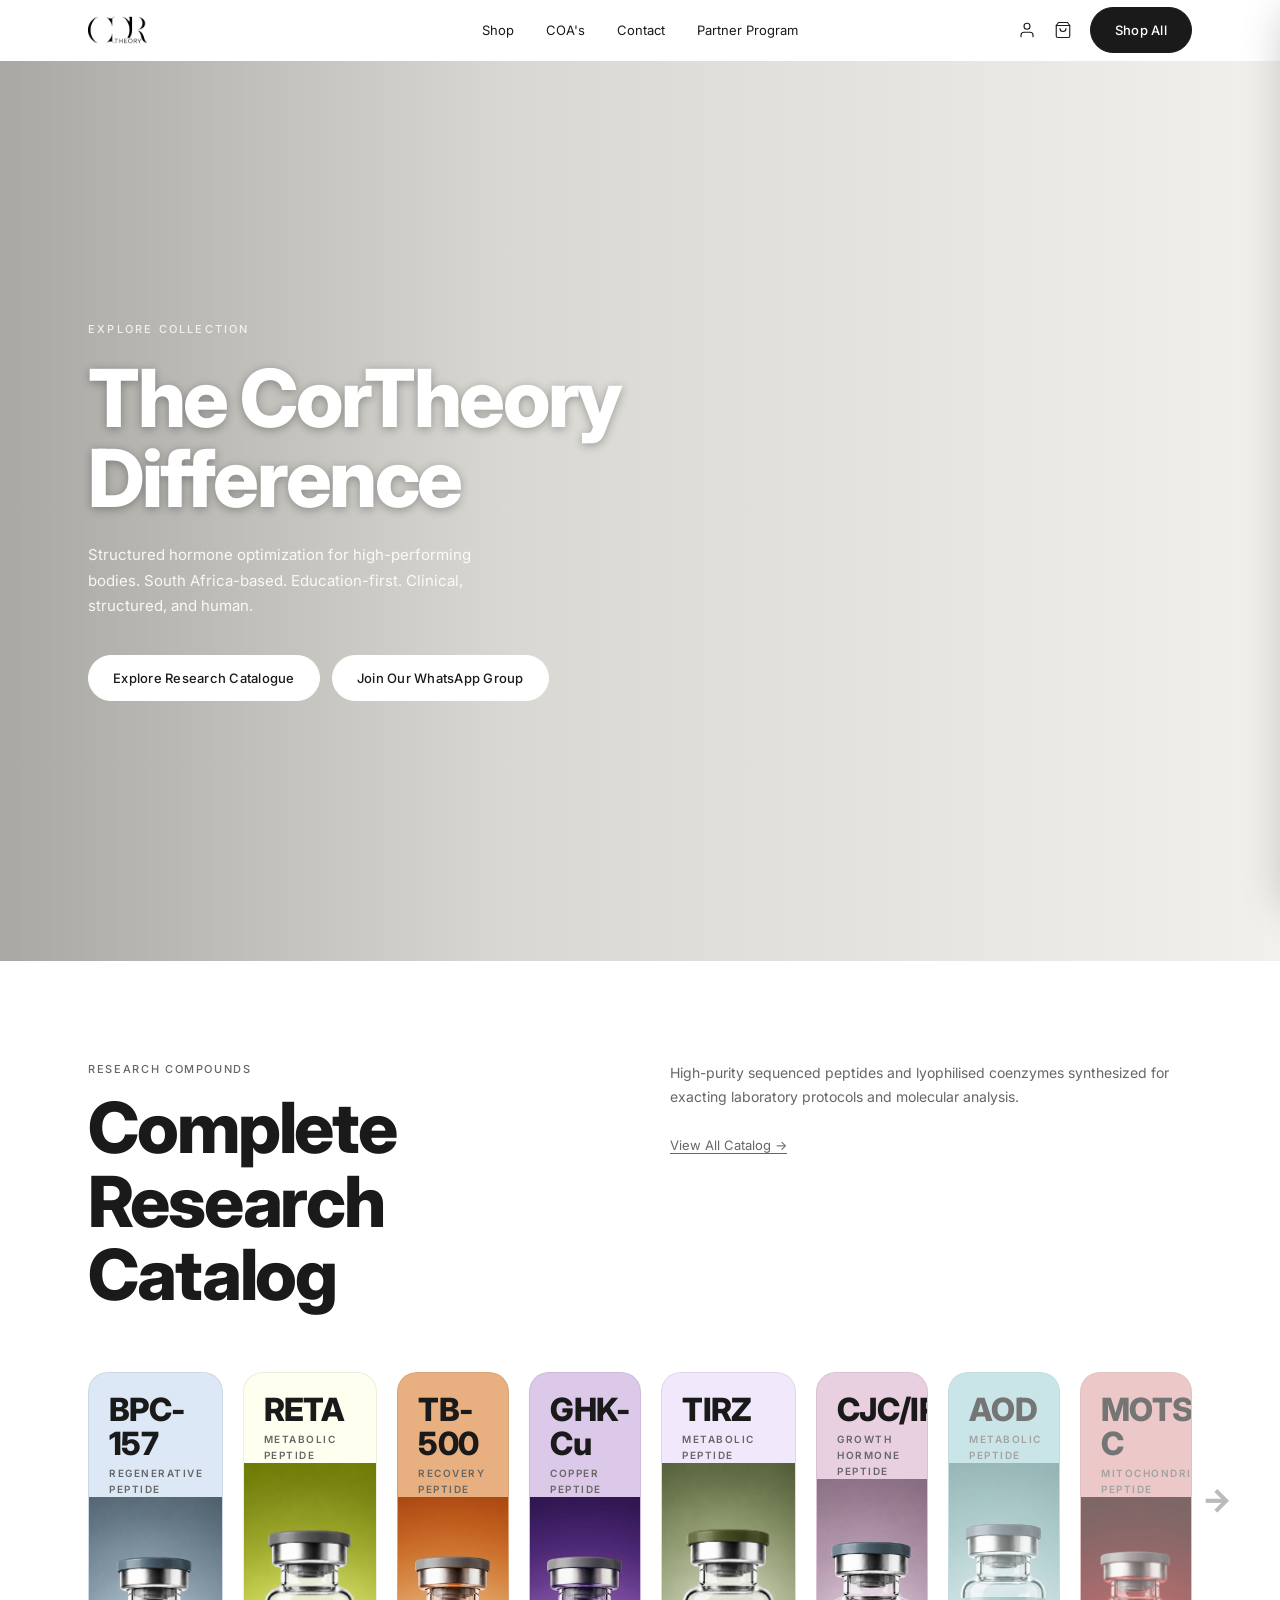
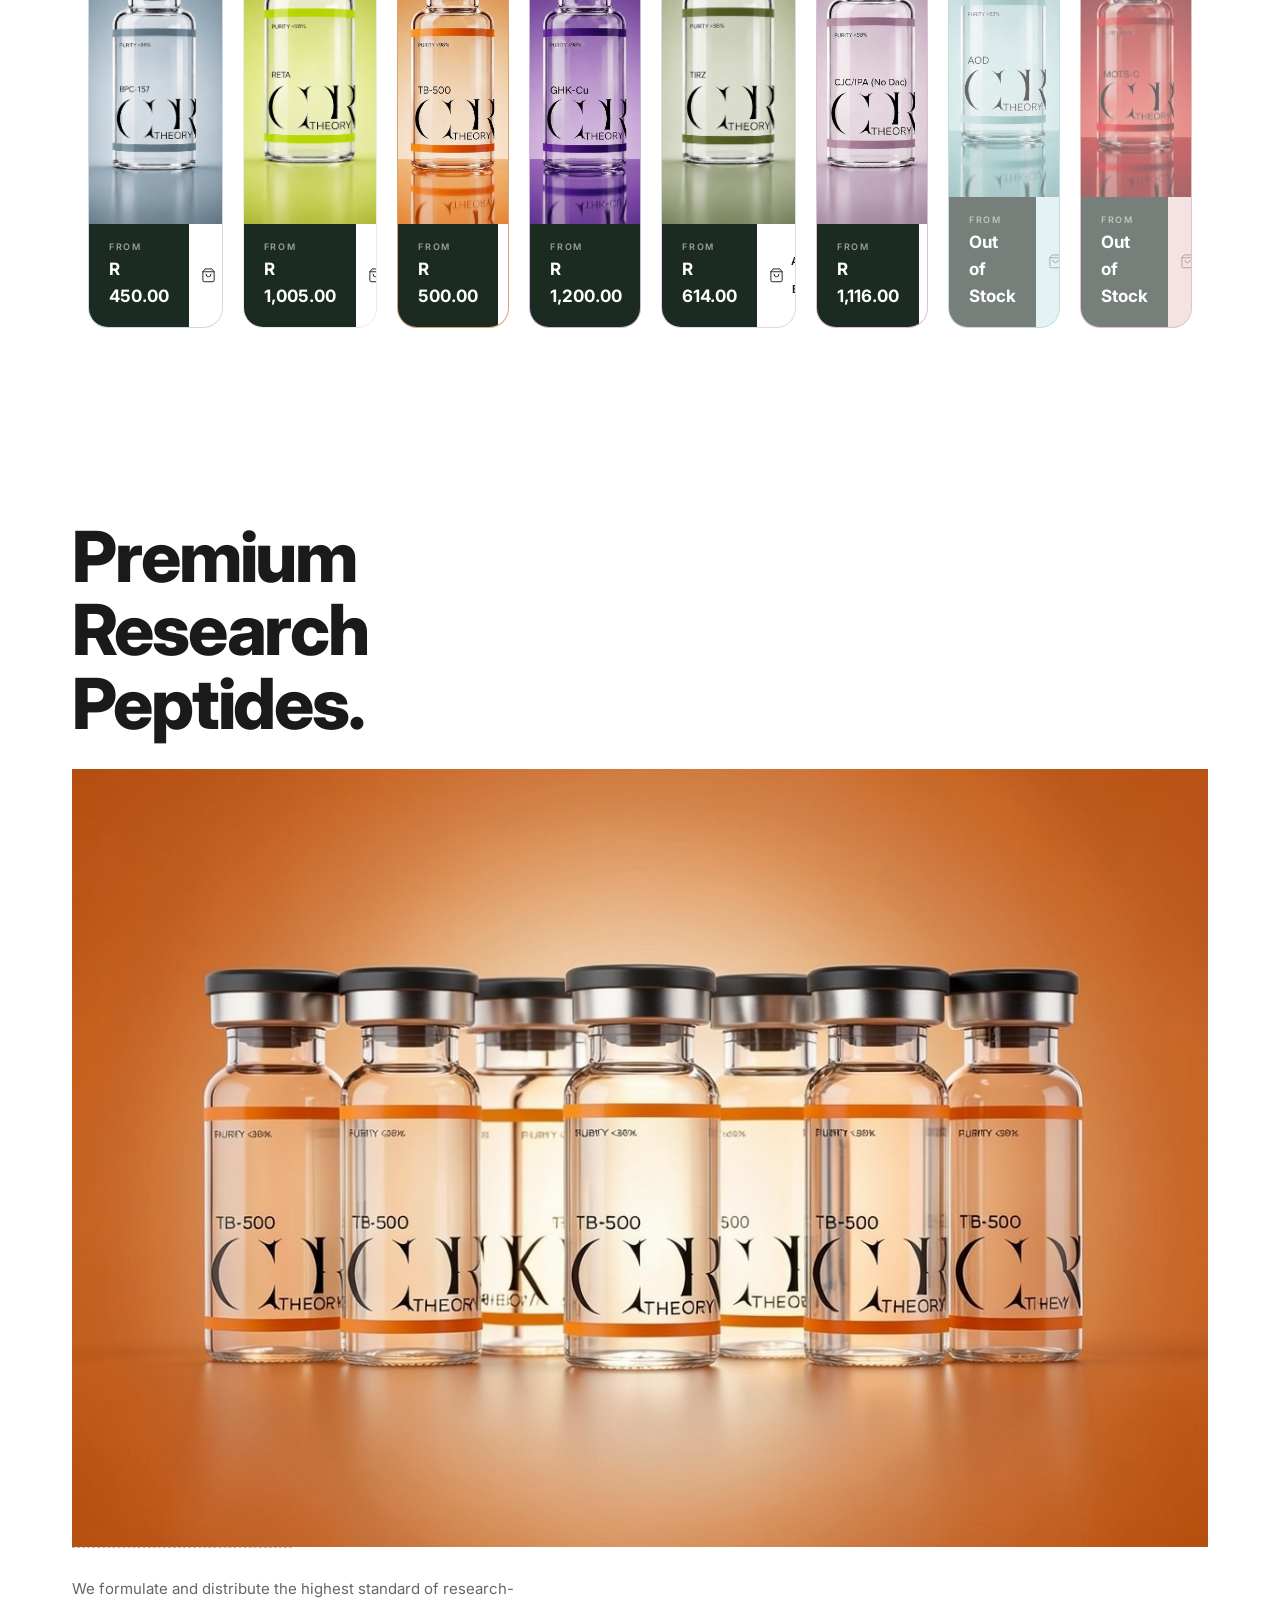
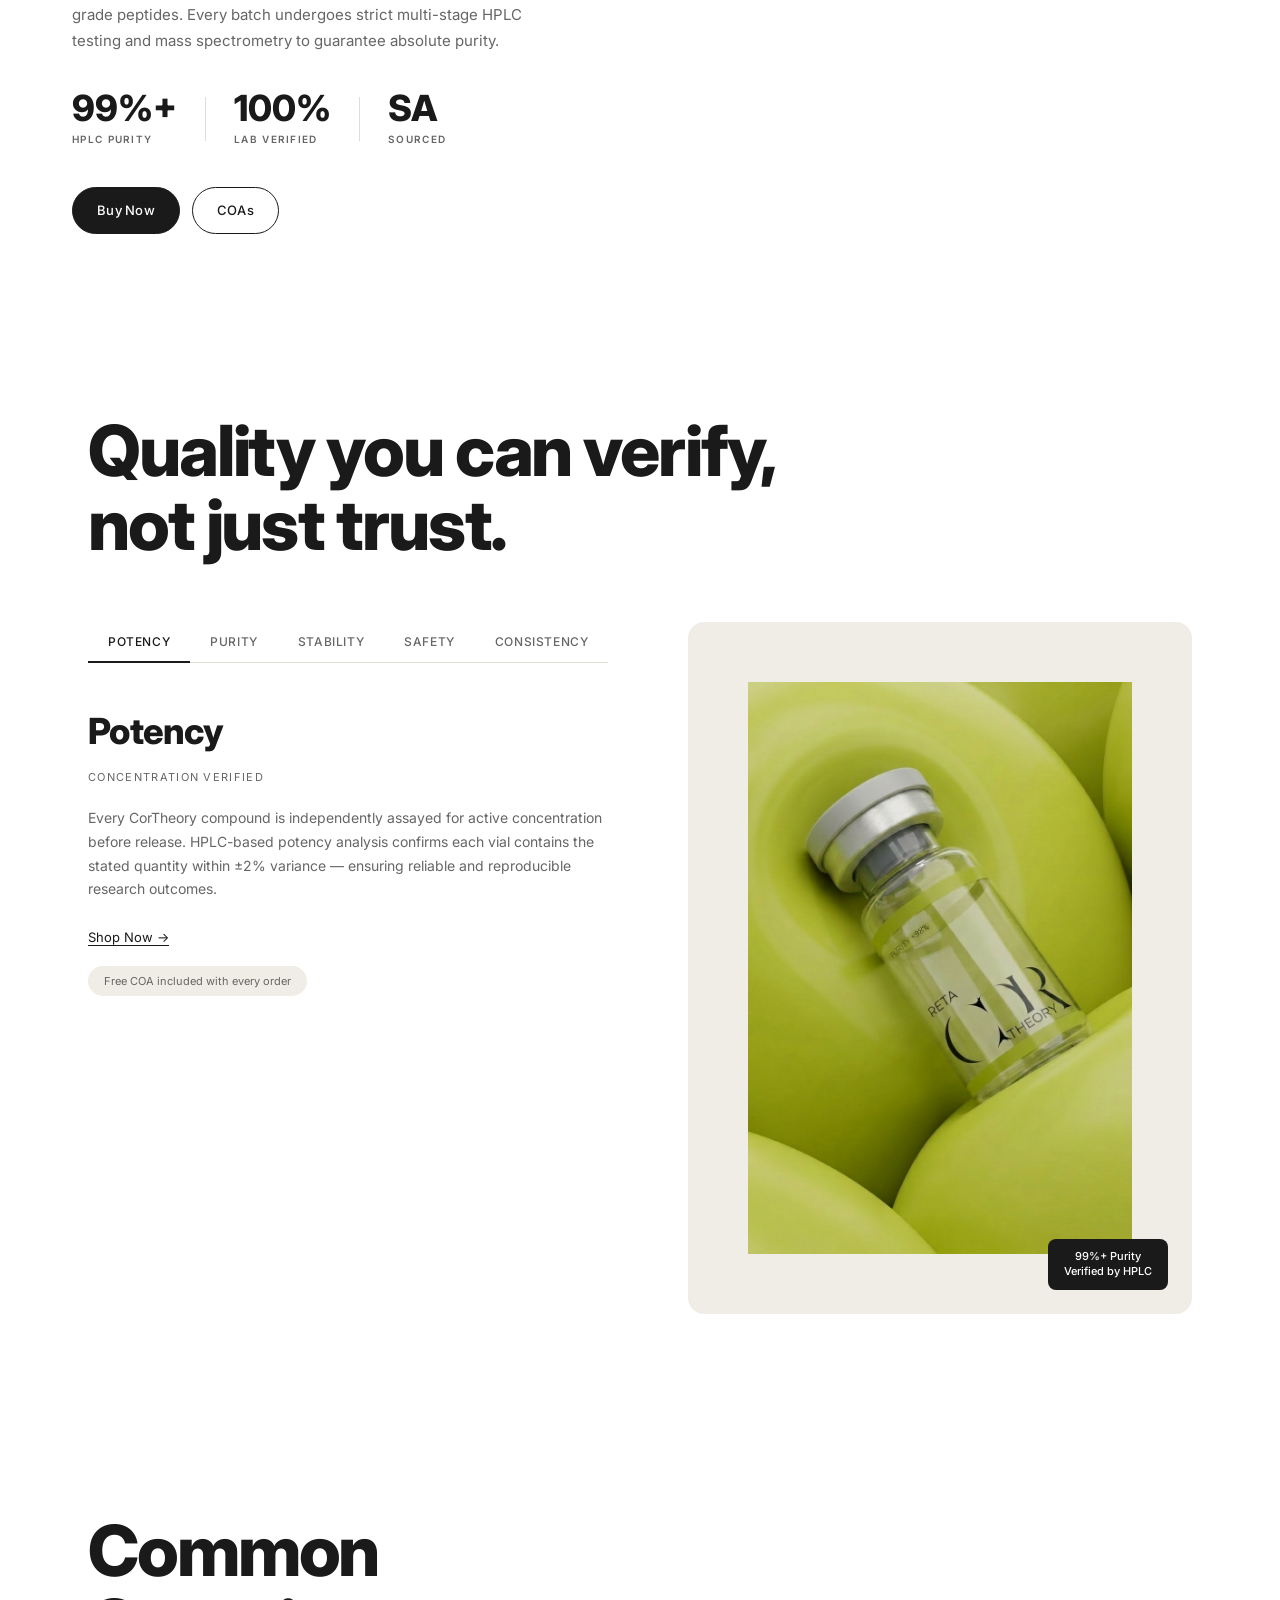
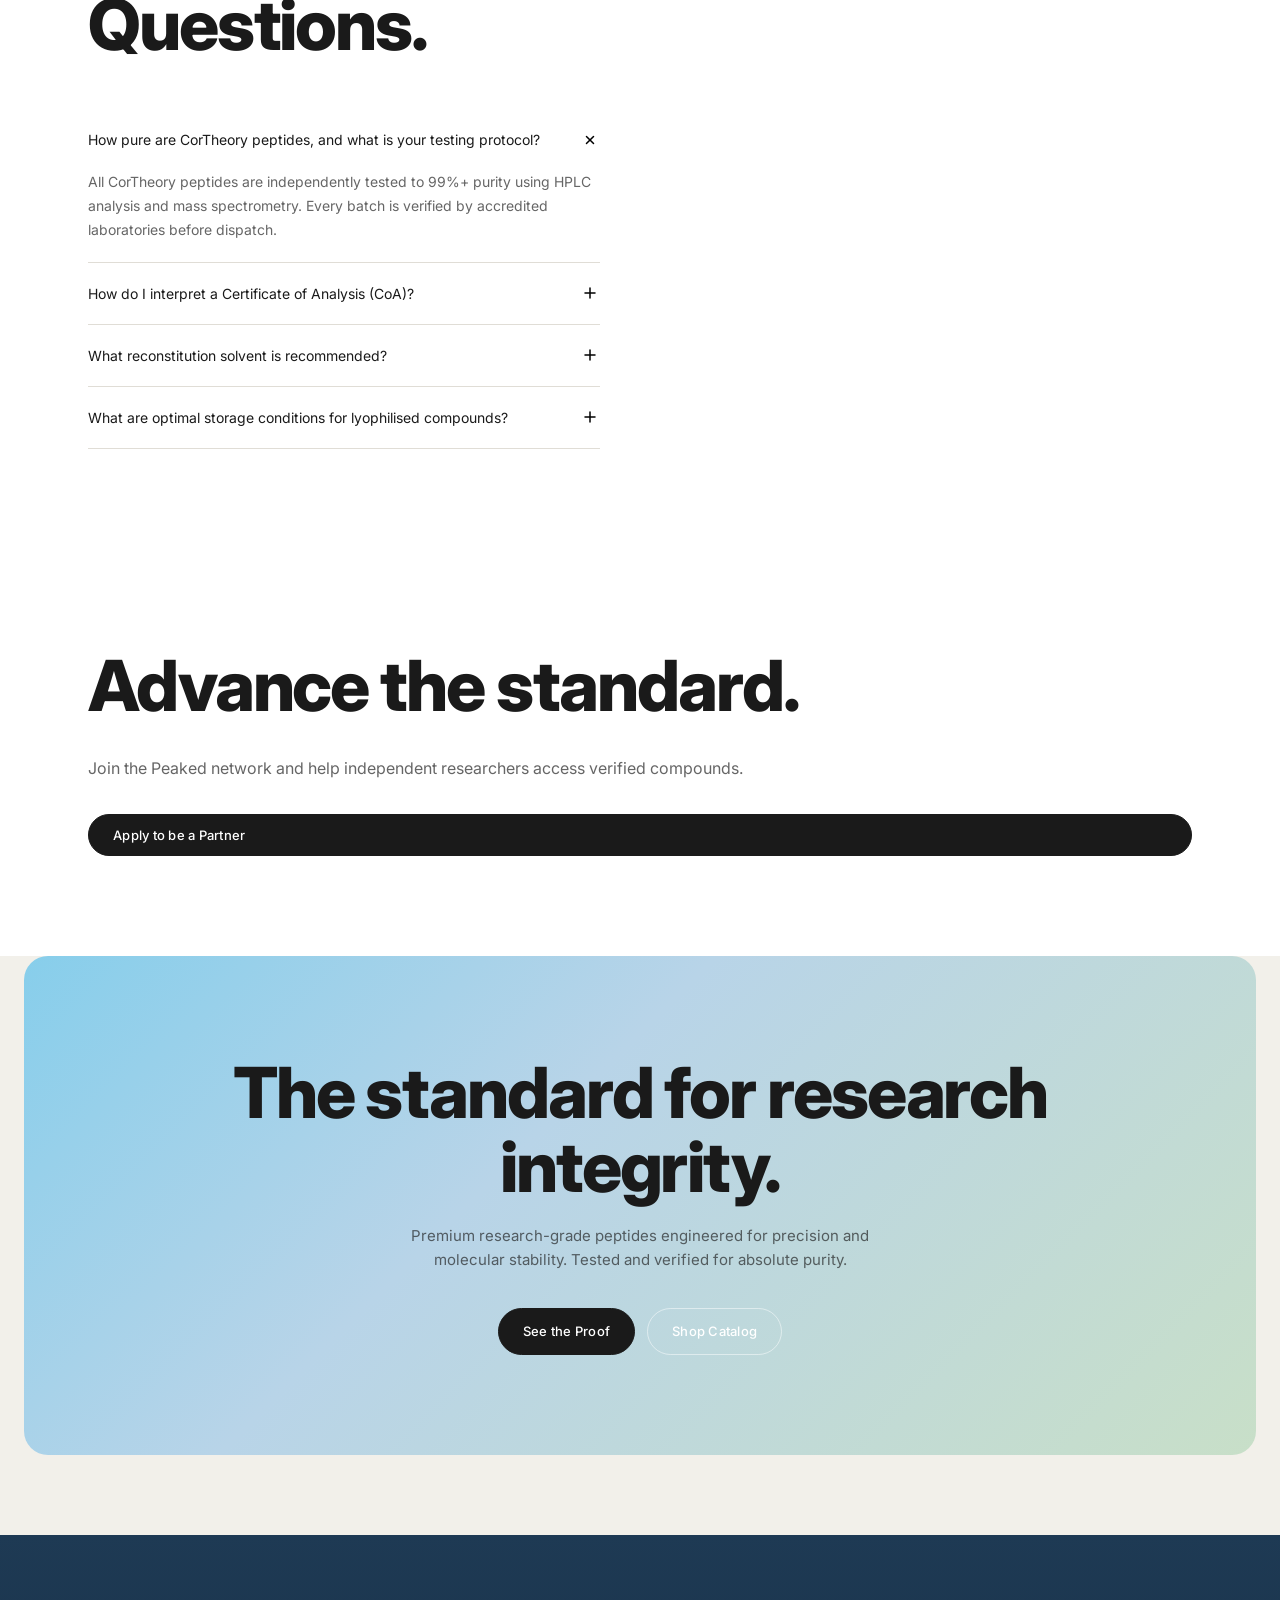
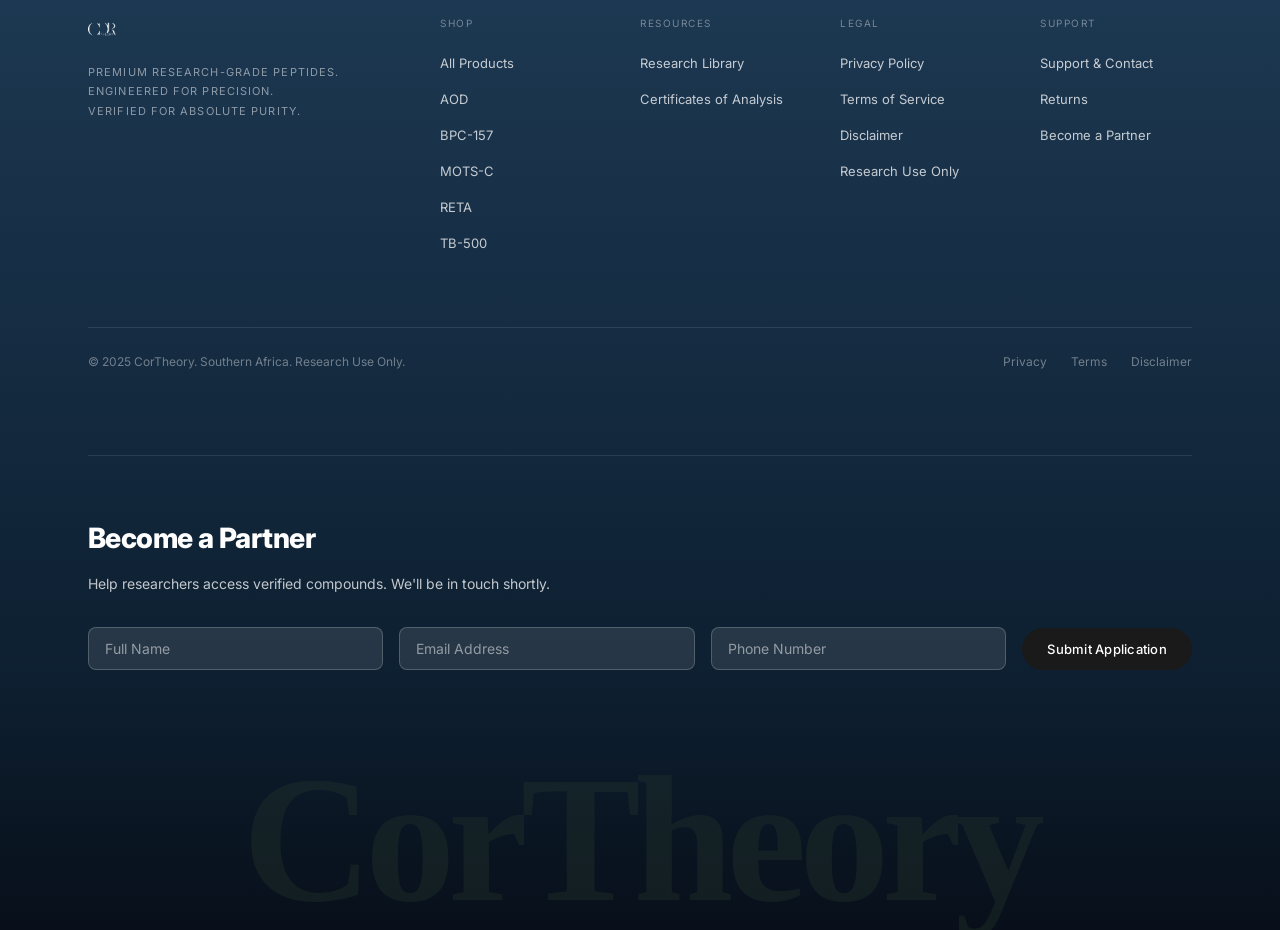
==== commit f30994e7: "Add bac water inclusion note and reorder home page products - Add "Includes: 3ml Bacteriostatic Wate" ====
--- a/index.html
+++ b/index.html
@@ -94,7 +94,133 @@
 
     <div class="products__row" id="productsRow">
 
-      <!-- AOD -->
+      <!-- BPC-157 -->
+      <div class="product-card" style="background:#DCE8F5;">
+        <div class="product-card__top">
+          <h3 class="product-card__name">BPC-157</h3>
+          <p class="product-card__type">Regenerative Peptide</p>
+        </div>
+        <div class="product-card__img-wrap">
+          <img src="assets/images/bpc-157.png" alt="BPC-157" class="product-card__img" />
+        </div>
+        <div class="product-card__footer">
+          <div class="product-card__price-block">
+            <span class="product-card__from">From</span>
+            <span class="product-card__price">R 450.00</span>
+          </div>
+          <button class="product-card__btn" data-cart>
+            <svg viewBox="0 0 24 24" fill="none" stroke="currentColor" stroke-width="1.5" stroke-linecap="round" stroke-linejoin="round"><path d="M6 2L3 6v14a2 2 0 002 2h14a2 2 0 002-2V6l-3-4z"/><line x1="3" y1="6" x2="21" y2="6"/><path d="M16 10a4 4 0 01-8 0"/></svg>
+            Add to Bag
+          </button>
+        </div>
+      </div>
+
+      <!-- RETA -->
+      <div class="product-card" style="background:#FFFFF0;">
+        <div class="product-card__top">
+          <h3 class="product-card__name">RETA</h3>
+          <p class="product-card__type">Metabolic Peptide</p>
+        </div>
+        <div class="product-card__img-wrap">
+          <img src="assets/images/reta-new.png" alt="RETA" class="product-card__img" />
+        </div>
+        <div class="product-card__footer">
+          <div class="product-card__price-block">
+            <span class="product-card__from">From</span>
+            <span class="product-card__price">R 1,005.00</span>
+          </div>
+          <button class="product-card__btn" data-cart>
+            <svg viewBox="0 0 24 24" fill="none" stroke="currentColor" stroke-width="1.5" stroke-linecap="round" stroke-linejoin="round"><path d="M6 2L3 6v14a2 2 0 002 2h14a2 2 0 002-2V6l-3-4z"/><line x1="3" y1="6" x2="21" y2="6"/><path d="M16 10a4 4 0 01-8 0"/></svg>
+            Add to Bag
+          </button>
+        </div>
+      </div>
+
+      <!-- TB-500 -->
+      <div class="product-card" style="background:#E8B080;">
+        <div class="product-card__top">
+          <h3 class="product-card__name">TB-500</h3>
+          <p class="product-card__type">Recovery Peptide</p>
+        </div>
+        <div class="product-card__img-wrap">
+          <img src="assets/images/recolour-blue-strips-2.png" alt="TB-500" class="product-card__img" />
+        </div>
+        <div class="product-card__footer">
+          <div class="product-card__price-block">
+            <span class="product-card__from">From</span>
+            <span class="product-card__price">R 500.00</span>
+          </div>
+          <button class="product-card__btn" data-cart>
+            <svg viewBox="0 0 24 24" fill="none" stroke="currentColor" stroke-width="1.5" stroke-linecap="round" stroke-linejoin="round"><path d="M6 2L3 6v14a2 2 0 002 2h14a2 2 0 002-2V6l-3-4z"/><line x1="3" y1="6" x2="21" y2="6"/><path d="M16 10a4 4 0 01-8 0"/></svg>
+            Add to Bag
+          </button>
+        </div>
+      </div>
+
+      <!-- GHK-Cu -->
+      <div class="product-card" style="background:#DCC8E8;">
+        <div class="product-card__top">
+          <h3 class="product-card__name">GHK-Cu</h3>
+          <p class="product-card__type">Copper Peptide</p>
+        </div>
+        <div class="product-card__img-wrap">
+          <img src="assets/images/recolour-blue-strips-3.png" alt="GHK-Cu" class="product-card__img" />
+        </div>
+        <div class="product-card__footer">
+          <div class="product-card__price-block">
+            <span class="product-card__from">From</span>
+            <span class="product-card__price">R 1,200.00</span>
+          </div>
+          <button class="product-card__btn" data-cart>
+            <svg viewBox="0 0 24 24" fill="none" stroke="currentColor" stroke-width="1.5" stroke-linecap="round" stroke-linejoin="round"><path d="M6 2L3 6v14a2 2 0 002 2h14a2 2 0 002-2V6l-3-4z"/><line x1="3" y1="6" x2="21" y2="6"/><path d="M16 10a4 4 0 01-8 0"/></svg>
+            Add to Bag
+          </button>
+        </div>
+      </div>
+
+      <!-- TIRZ -->
+      <div class="product-card" style="background:#F1E8FB;">
+        <div class="product-card__top">
+          <h3 class="product-card__name">TIRZ</h3>
+          <p class="product-card__type">Metabolic Peptide</p>
+        </div>
+        <div class="product-card__img-wrap">
+          <img src="assets/images/tirz.png" alt="TIRZ" class="product-card__img" />
+        </div>
+        <div class="product-card__footer">
+          <div class="product-card__price-block">
+            <span class="product-card__from">From</span>
+            <span class="product-card__price">R 614.00</span>
+          </div>
+          <button class="product-card__btn" data-cart>
+            <svg viewBox="0 0 24 24" fill="none" stroke="currentColor" stroke-width="1.5" stroke-linecap="round" stroke-linejoin="round"><path d="M6 2L3 6v14a2 2 0 002 2h14a2 2 0 002-2V6l-3-4z"/><line x1="3" y1="6" x2="21" y2="6"/><path d="M16 10a4 4 0 01-8 0"/></svg>
+            Add to Bag
+          </button>
+        </div>
+      </div>
+
+      <!-- CJC/IPA (No DAC) -->
+      <div class="product-card" style="background:#E8D0E0;">
+        <div class="product-card__top">
+          <h3 class="product-card__name">CJC/IPA</h3>
+          <p class="product-card__type">Growth Hormone Peptide</p>
+        </div>
+        <div class="product-card__img-wrap">
+          <img src="assets/images/recolour-blue-strips-5.png" alt="CJC/IPA (No DAC)" class="product-card__img" />
+        </div>
+        <div class="product-card__footer">
+          <div class="product-card__price-block">
+            <span class="product-card__from">From</span>
+            <span class="product-card__price">R 1,116.00</span>
+          </div>
+          <button class="product-card__btn" data-cart>
+            <svg viewBox="0 0 24 24" fill="none" stroke="currentColor" stroke-width="1.5" stroke-linecap="round" stroke-linejoin="round"><path d="M6 2L3 6v14a2 2 0 002 2h14a2 2 0 002-2V6l-3-4z"/><line x1="3" y1="6" x2="21" y2="6"/><path d="M16 10a4 4 0 01-8 0"/></svg>
+            Add to Bag
+          </button>
+        </div>
+      </div>
+
+      <!-- AOD (Out of Stock) -->
       <div class="product-card" style="background:#A8D5D8; opacity: 0.6;">
         <div class="product-card__top">
           <h3 class="product-card__name">AOD</h3>
@@ -115,28 +241,7 @@
         </div>
       </div>
 
-      <!-- BPC-157 -->
-      <div class="product-card" style="background:#DCE8F5;">
-        <div class="product-card__top">
-          <h3 class="product-card__name">BPC-157</h3>
-          <p class="product-card__type">Regenerative Peptide</p>
-        </div>
-        <div class="product-card__img-wrap">
-          <img src="assets/images/bpc-157.png" alt="BPC-157" class="product-card__img" />
-        </div>
-        <div class="product-card__footer">
-          <div class="product-card__price-block">
-            <span class="product-card__from">From</span>
-            <span class="product-card__price">R 450.00</span>
-          </div>
-          <button class="product-card__btn" data-cart>
-            <svg viewBox="0 0 24 24" fill="none" stroke="currentColor" stroke-width="1.5" stroke-linecap="round" stroke-linejoin="round"><path d="M6 2L3 6v14a2 2 0 002 2h14a2 2 0 002-2V6l-3-4z"/><line x1="3" y1="6" x2="21" y2="6"/><path d="M16 10a4 4 0 01-8 0"/></svg>
-            Add to Bag
-          </button>
-        </div>
-      </div>
-
-      <!-- MOTS-C -->
+      <!-- MOTS-C (Out of Stock) -->
       <div class="product-card" style="background:#E0A5A5; opacity: 0.6;">
         <div class="product-card__top">
           <h3 class="product-card__name">MOTS-C</h3>
@@ -153,111 +258,6 @@
           <button class="product-card__btn" data-cart disabled style="opacity: 0.5; cursor: not-allowed;">
             <svg viewBox="0 0 24 24" fill="none" stroke="currentColor" stroke-width="1.5" stroke-linecap="round" stroke-linejoin="round"><path d="M6 2L3 6v14a2 2 0 002 2h14a2 2 0 002-2V6l-3-4z"/><line x1="3" y1="6" x2="21" y2="6"/><path d="M16 10a4 4 0 01-8 0"/></svg>
             Out of Stock
-          </button>
-        </div>
-      </div>
-
-      <!-- RETA -->
-      <div class="product-card" style="background:#FFFFF0;">
-        <div class="product-card__top">
-          <h3 class="product-card__name">RETA</h3>
-          <p class="product-card__type">Metabolic Peptide</p>
-        </div>
-        <div class="product-card__img-wrap">
-          <img src="assets/images/reta-new.png" alt="RETA" class="product-card__img" />
-        </div>
-        <div class="product-card__footer">
-          <div class="product-card__price-block">
-            <span class="product-card__from">From</span>
-            <span class="product-card__price">R 1,005.00</span>
-          </div>
-          <button class="product-card__btn" data-cart>
-            <svg viewBox="0 0 24 24" fill="none" stroke="currentColor" stroke-width="1.5" stroke-linecap="round" stroke-linejoin="round"><path d="M6 2L3 6v14a2 2 0 002 2h14a2 2 0 002-2V6l-3-4z"/><line x1="3" y1="6" x2="21" y2="6"/><path d="M16 10a4 4 0 01-8 0"/></svg>
-            Add to Bag
-          </button>
-        </div>
-      </div>
-
-      <!-- TB-500 -->
-      <div class="product-card" style="background:#E8B080;">
-        <div class="product-card__top">
-          <h3 class="product-card__name">TB-500</h3>
-          <p class="product-card__type">Recovery Peptide</p>
-        </div>
-        <div class="product-card__img-wrap">
-          <img src="assets/images/recolour-blue-strips-2.png" alt="TB-500" class="product-card__img" />
-        </div>
-        <div class="product-card__footer">
-          <div class="product-card__price-block">
-            <span class="product-card__from">From</span>
-            <span class="product-card__price">R 500.00</span>
-          </div>
-          <button class="product-card__btn" data-cart>
-            <svg viewBox="0 0 24 24" fill="none" stroke="currentColor" stroke-width="1.5" stroke-linecap="round" stroke-linejoin="round"><path d="M6 2L3 6v14a2 2 0 002 2h14a2 2 0 002-2V6l-3-4z"/><line x1="3" y1="6" x2="21" y2="6"/><path d="M16 10a4 4 0 01-8 0"/></svg>
-            Add to Bag
-          </button>
-        </div>
-      </div>
-
-      <!-- GHK-Cu -->
-      <div class="product-card" style="background:#DCC8E8;">
-        <div class="product-card__top">
-          <h3 class="product-card__name">GHK-Cu</h3>
-          <p class="product-card__type">Copper Peptide</p>
-        </div>
-        <div class="product-card__img-wrap">
-          <img src="assets/images/recolour-blue-strips-3.png" alt="GHK-Cu" class="product-card__img" />
-        </div>
-        <div class="product-card__footer">
-          <div class="product-card__price-block">
-            <span class="product-card__from">From</span>
-            <span class="product-card__price">R 1,200.00</span>
-          </div>
-          <button class="product-card__btn" data-cart>
-            <svg viewBox="0 0 24 24" fill="none" stroke="currentColor" stroke-width="1.5" stroke-linecap="round" stroke-linejoin="round"><path d="M6 2L3 6v14a2 2 0 002 2h14a2 2 0 002-2V6l-3-4z"/><line x1="3" y1="6" x2="21" y2="6"/><path d="M16 10a4 4 0 01-8 0"/></svg>
-            Add to Bag
-          </button>
-        </div>
-      </div>
-
-      <!-- TIRZ -->
-      <div class="product-card" style="background:#F1E8FB;">
-        <div class="product-card__top">
-          <h3 class="product-card__name">TIRZ</h3>
-          <p class="product-card__type">Metabolic Peptide</p>
-        </div>
-        <div class="product-card__img-wrap">
-          <img src="assets/images/tirz.png" alt="TIRZ" class="product-card__img" />
-        </div>
-        <div class="product-card__footer">
-          <div class="product-card__price-block">
-            <span class="product-card__from">From</span>
-            <span class="product-card__price">R 614.00</span>
-          </div>
-          <button class="product-card__btn" data-cart>
-            <svg viewBox="0 0 24 24" fill="none" stroke="currentColor" stroke-width="1.5" stroke-linecap="round" stroke-linejoin="round"><path d="M6 2L3 6v14a2 2 0 002 2h14a2 2 0 002-2V6l-3-4z"/><line x1="3" y1="6" x2="21" y2="6"/><path d="M16 10a4 4 0 01-8 0"/></svg>
-            Add to Bag
-          </button>
-        </div>
-      </div>
-
-      <!-- CJC/IPA (No DAC) -->
-      <div class="product-card" style="background:#E8D0E0;">
-        <div class="product-card__top">
-          <h3 class="product-card__name">CJC/IPA</h3>
-          <p class="product-card__type">Growth Hormone Peptide</p>
-        </div>
-        <div class="product-card__img-wrap">
-          <img src="assets/images/recolour-blue-strips-5.png" alt="CJC/IPA (No DAC)" class="product-card__img" />
-        </div>
-        <div class="product-card__footer">
-          <div class="product-card__price-block">
-            <span class="product-card__from">From</span>
-            <span class="product-card__price">R 1,116.00</span>
-          </div>
-          <button class="product-card__btn" data-cart>
-            <svg viewBox="0 0 24 24" fill="none" stroke="currentColor" stroke-width="1.5" stroke-linecap="round" stroke-linejoin="round"><path d="M6 2L3 6v14a2 2 0 002 2h14a2 2 0 002-2V6l-3-4z"/><line x1="3" y1="6" x2="21" y2="6"/><path d="M16 10a4 4 0 01-8 0"/></svg>
-            Add to Bag
           </button>
         </div>
       </div>
--- a/assets/css/style.css
+++ b/assets/css/style.css
@@ -102,10 +102,13 @@
 .cat-card--muscle { background: #8B4513; }
 
 /* ── PRODUCTS ─────────────────────────────────────────── */
-.products { padding: 100px 0; background: #ffffff; }
+.products { padding: 100px 0; background: #ffffff; position: relative; }
+.products::after { content: '→'; position: absolute; right: 48px; top: 50%; transform: translateY(-50%); font-size: 32px; color: rgba(26,26,26,0.3); font-weight: 800; animation: bounce 2s infinite; pointer-events: none; }
+@keyframes bounce { 0%, 100% { transform: translateY(-50%) translateX(0); } 50% { transform: translateY(-50%) translateX(8px); } }
 .products__layout { display: grid; grid-template-columns: 1fr 1fr; gap: 60px; margin-bottom: 60px; align-items: start; }
 .products__intro-body { font-size: 14px; color: var(--muted); line-height: 1.7; }
-.products__row { display: grid; grid-template-columns: repeat(3, 1fr); gap: 24px; padding-bottom: 0; width: 100%; }
+.products__row { display: flex; gap: 20px; overflow-x: auto; overflow-y: hidden; -webkit-overflow-scrolling: touch; scroll-behavior: smooth; padding-bottom: 12px; width: 100%; }
+.products__row--grid { display: grid; grid-template-columns: repeat(3, 1fr); gap: 24px; overflow: visible; padding-bottom: 0; }
 
 .product-card { border-radius: 20px; overflow: hidden; border: 1px solid rgba(0,0,0,0.07); transition: transform 0.2s, box-shadow 0.2s; display: flex; flex-direction: column; }
 .product-card:hover { transform: translateY(-4px); box-shadow: 0 16px 48px rgba(0,0,0,0.1); }
@@ -161,7 +164,7 @@
 
 .purity { padding: 80px 72px; background: #ffffff; }
 
-.purity__content-wrap { max-width: 600px; }
+.purity__content-wrap { max-width: 100%; width: 100%; }
 
 .purity__content {
   display: flex;
@@ -298,7 +301,7 @@
   .cat-card:nth-child(4),
   .cat-card:nth-child(5) { grid-column: span 1; }
   .products__layout { grid-template-columns: 1fr; gap: 20px; }
-  .products__row { grid-template-columns: repeat(2, 1fr); gap: 20px; }
+  .products__row--grid { grid-template-columns: repeat(2, 1fr); gap: 20px; }
   .purity__grid { grid-template-columns: 1fr; }
   .purity__image-side { min-height: 320px; }
   .purity__content { padding: 48px 32px; }
@@ -315,7 +318,7 @@
   .hero__title { font-size: 40px; }
   .categories__grid { grid-template-columns: 1fr; }
   .cat-card:nth-child(n) { grid-column: span 1; }
-  .products__row { grid-template-columns: 1fr; }
+  .products__row--grid { grid-template-columns: 1fr; }
   .footer__top { grid-template-columns: 1fr; }
   .cart-drawer { width: 100%; }
   .faq__cats { grid-template-columns: 1fr; }
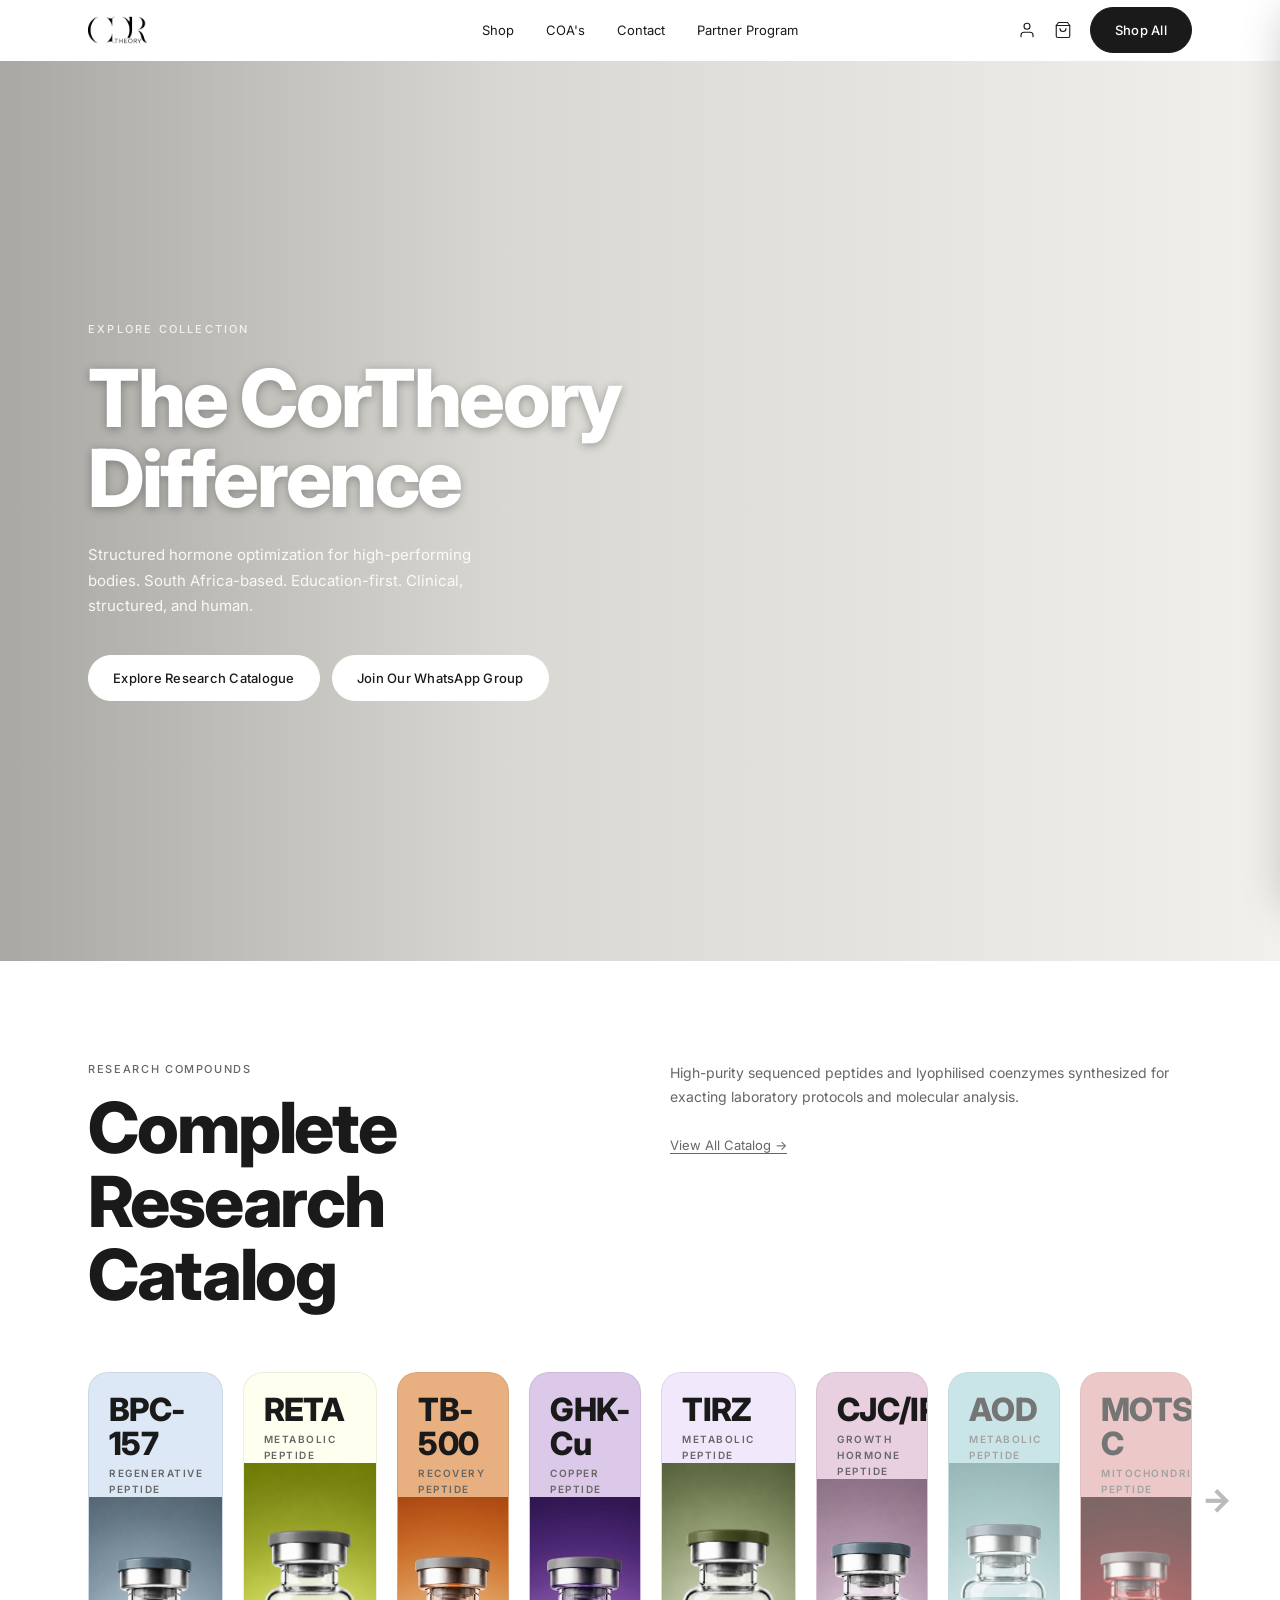
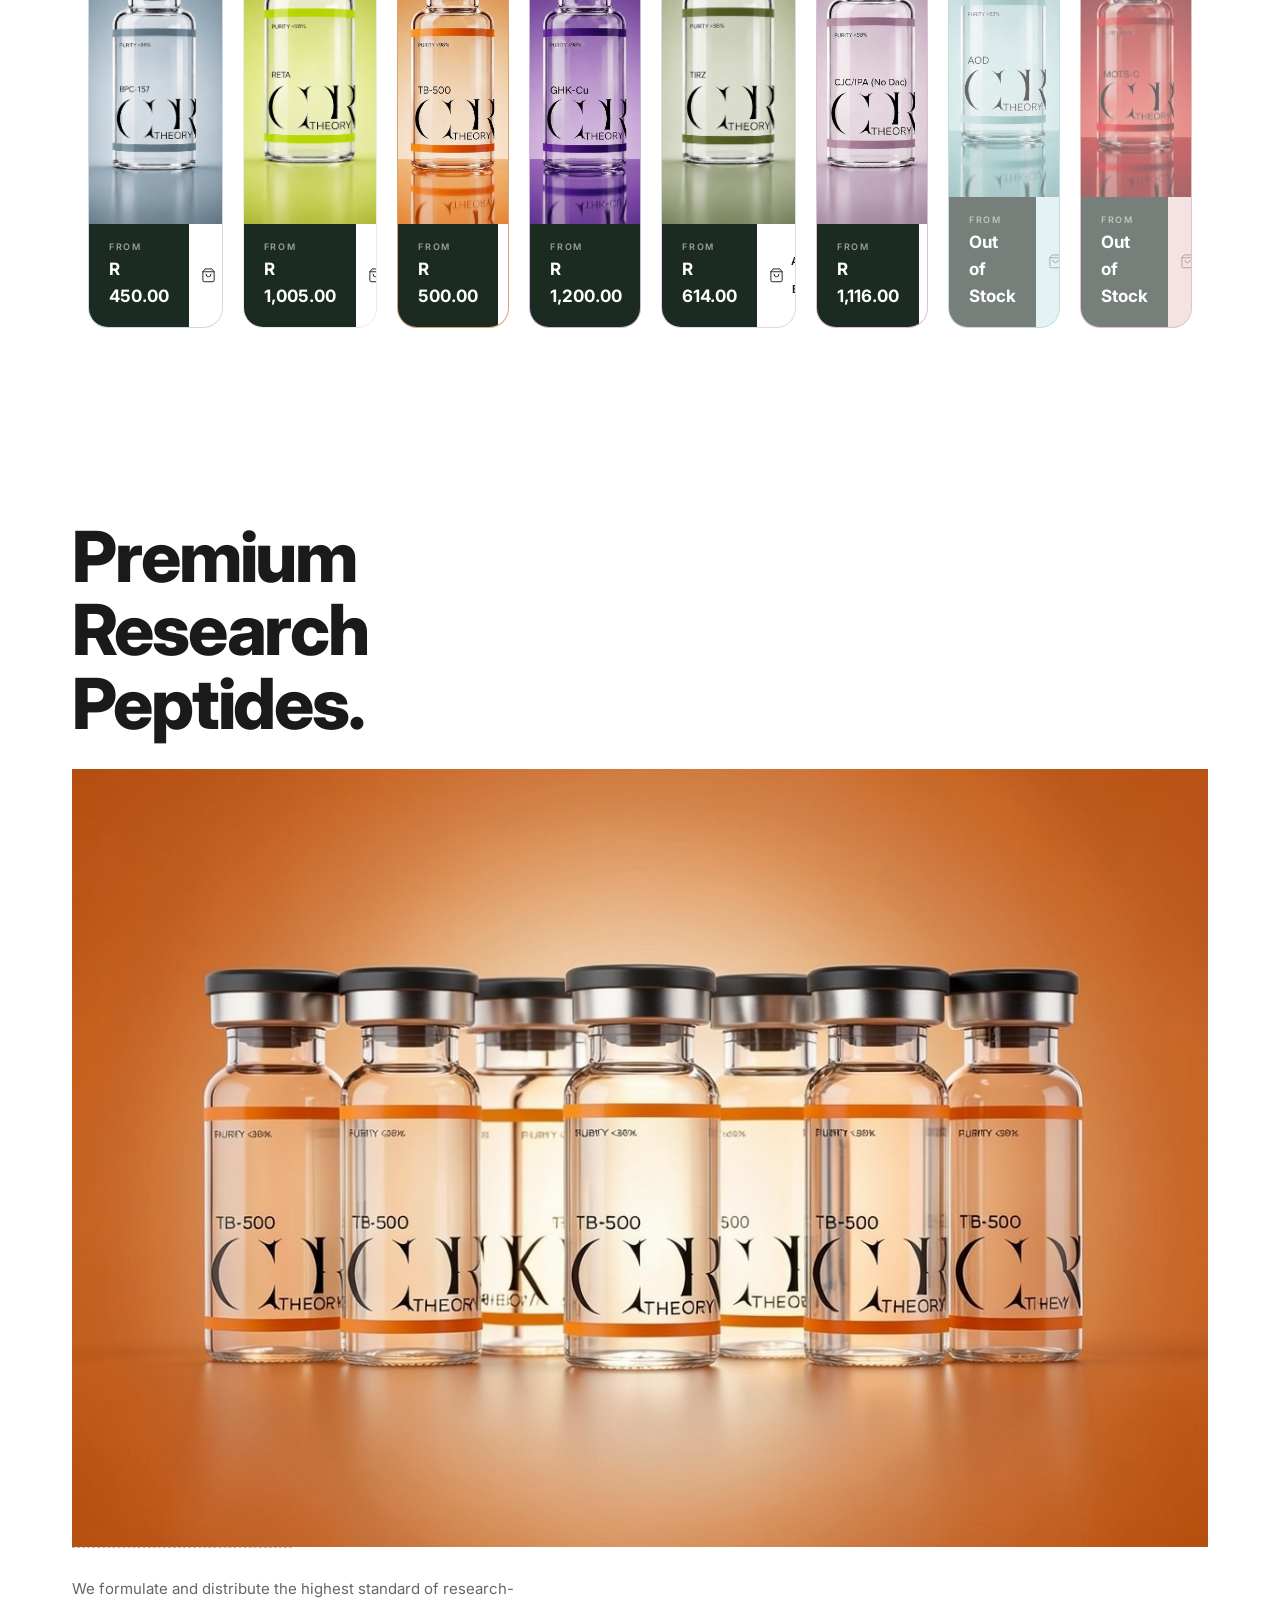
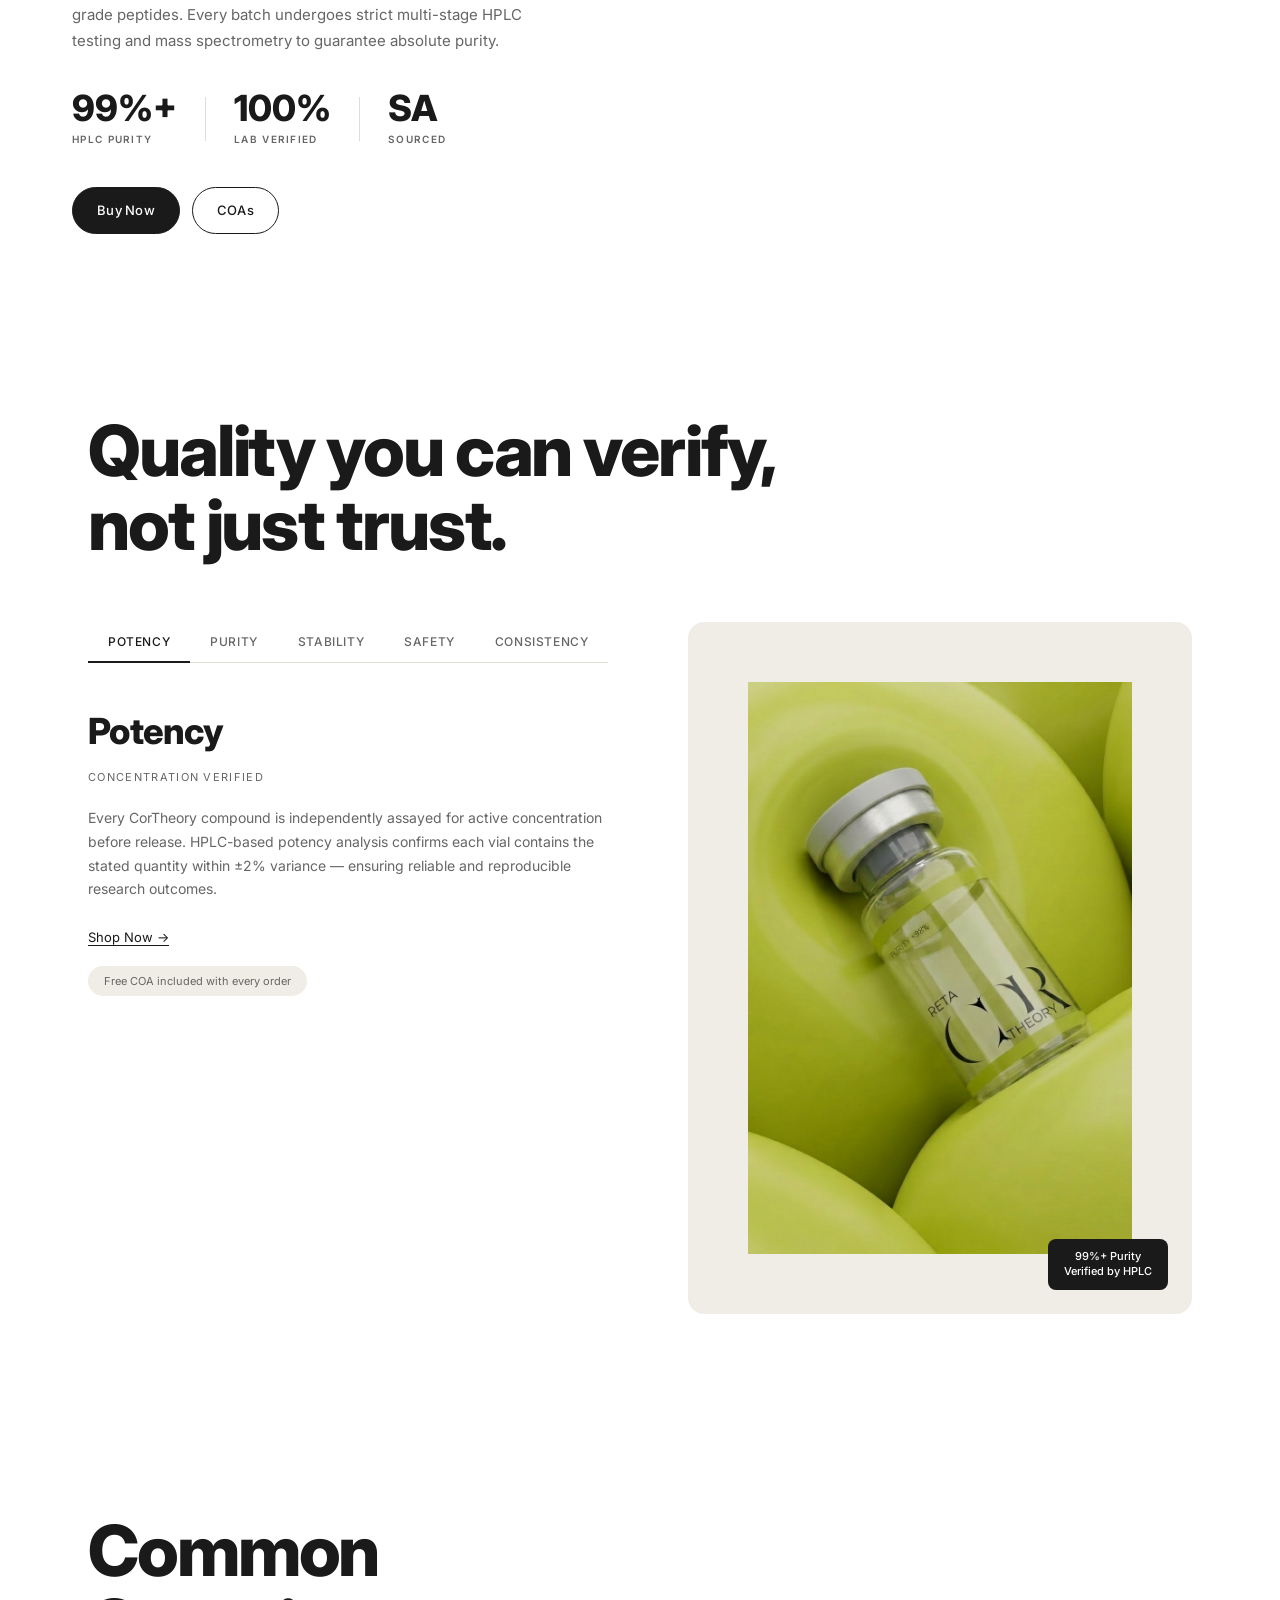
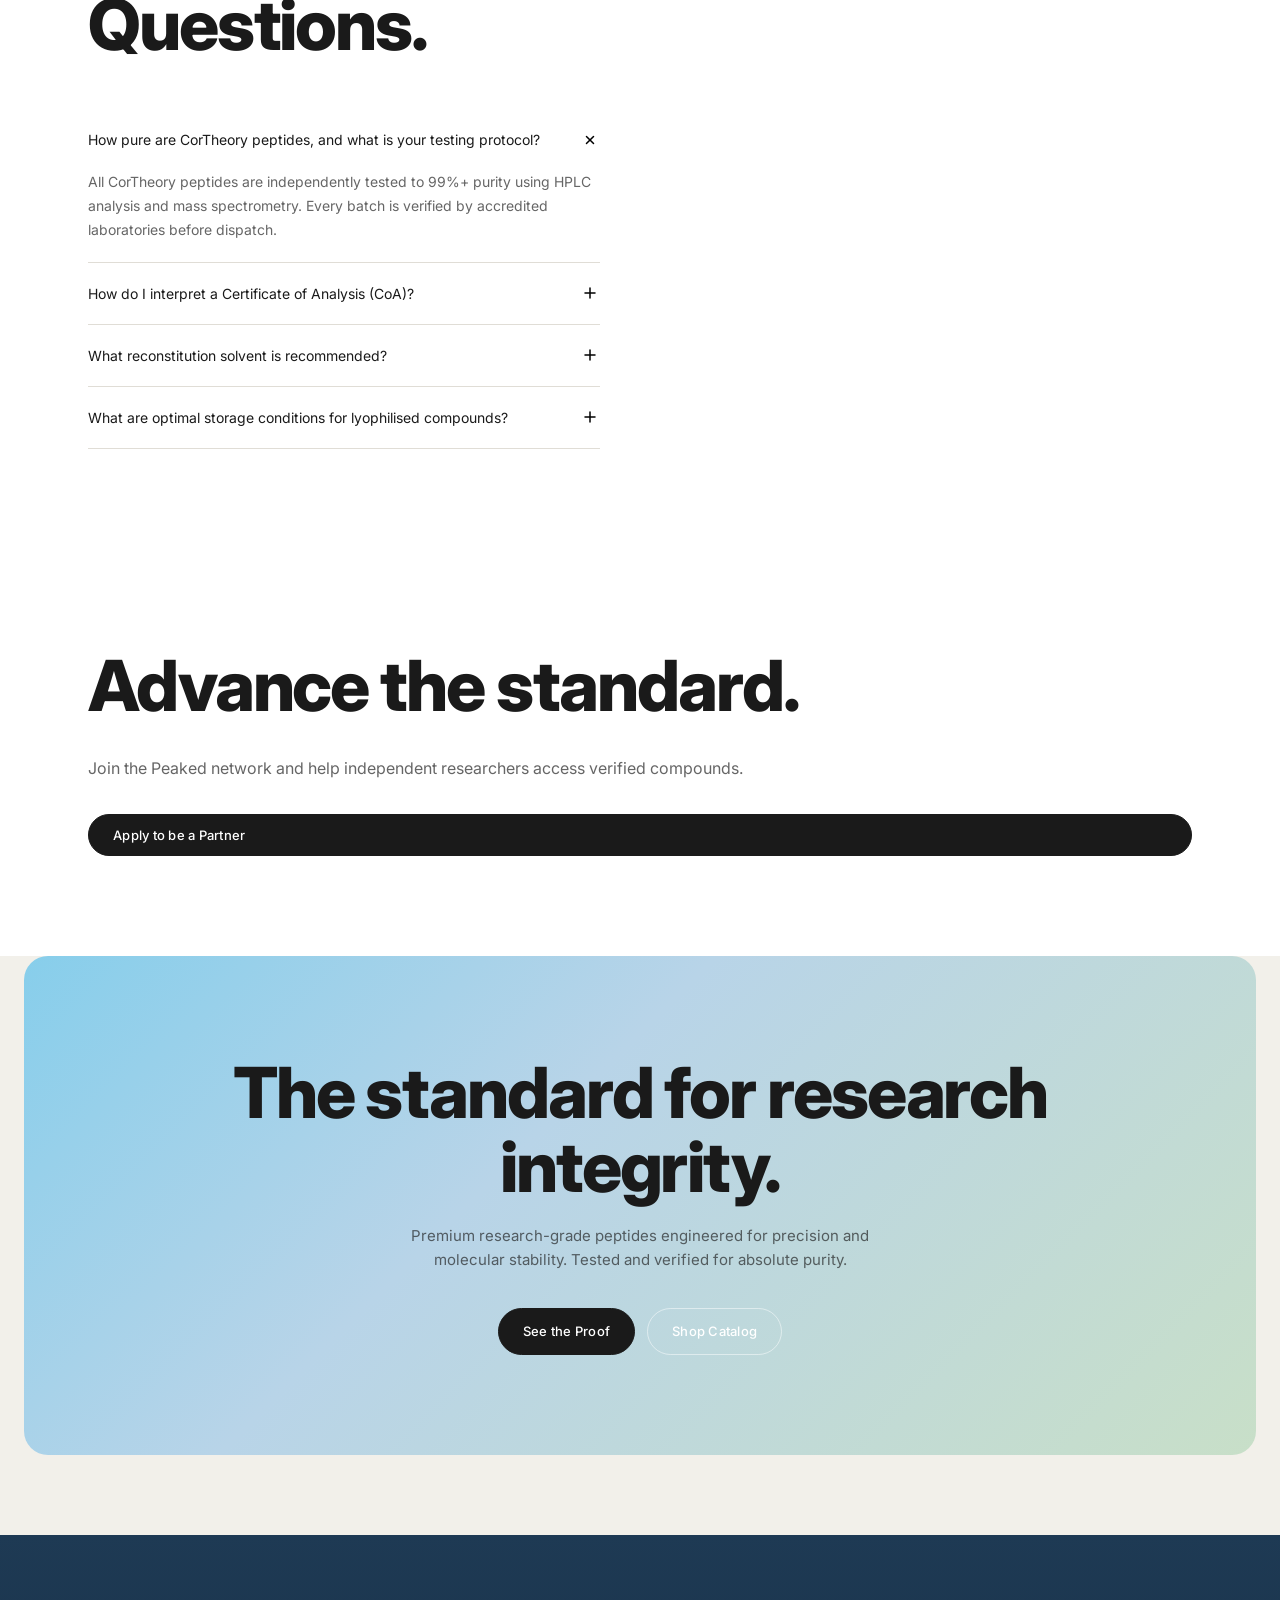
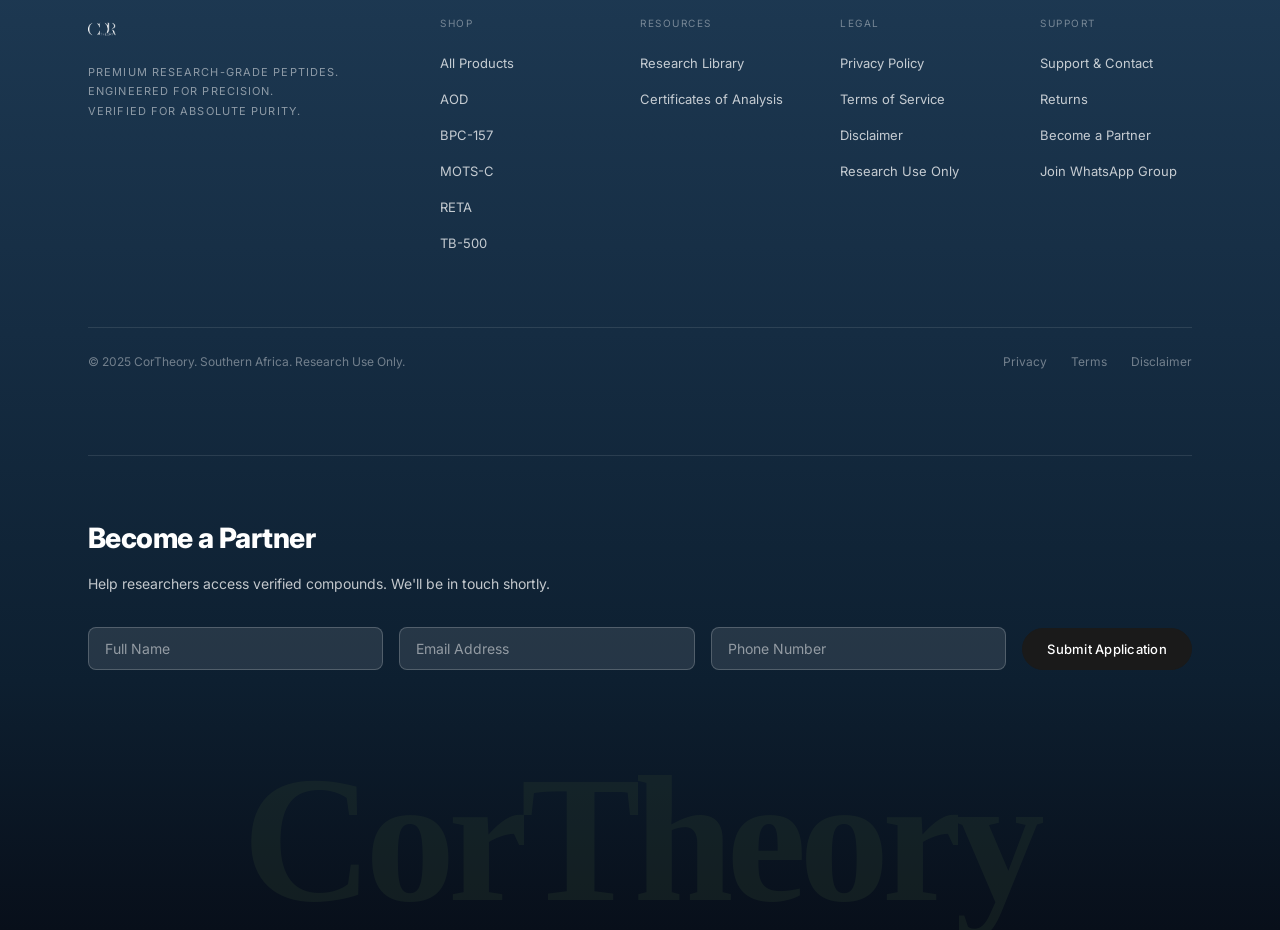
==== commit 0ef40178: "Add contact form modal, sticky header, and footer WhatsApp link - Create contact form modal with ema" ====
--- a/index.html
+++ b/index.html
@@ -20,9 +20,9 @@
       <img src="assets/images/logo-black.png" alt="CorTheory" />
     </a>
     <ul class="nav__links">
-      <li><a href="#products">Shop</a></li>
+      <li><a href="shop.html">Shop</a></li>
       <li><a href="#coas">COA's</a></li>
-      <li><a href="#contact">Contact</a></li>
+      <li><a href="#contact" id="contactBtn">Contact</a></li>
       <li><a href="#partners">Partner Program</a></li>
     </ul>
     <div class="nav__right">
@@ -41,7 +41,7 @@
           <path d="M16 10a4 4 0 01-8 0"/>
         </svg>
       </button>
-      <a href="#products" class="btn btn-dark">Shop All</a>
+      <a href="shop.html" class="btn btn-dark">Shop All</a>
       <button class="nav__hamburger" id="hamburger" aria-label="Menu">
         <span></span><span></span><span></span>
       </button>
@@ -459,6 +459,41 @@
         <a href="#quality" class="btn btn-dark">See the Proof</a>
         <a href="shop.html" class="btn btn-outline-light">Shop Catalog</a>
       </div>
+    </div>
+  </div>
+</div>
+
+<!-- ══ CONTACT FORM MODAL ════════════════════════════════════ -->
+<div class="contact-modal-overlay" id="contactModalOverlay"></div>
+<div class="contact-modal" id="contactModal">
+  <button class="contact-modal__close" id="contactModalClose">×</button>
+  <div class="contact-modal__content">
+    <h2 class="contact-modal__title">Get in Touch</h2>
+    <p class="contact-modal__subtitle">Send us a message and we'll respond as soon as possible.</p>
+
+    <form class="contact-form" id="contactForm">
+      <div class="contact-form__group">
+        <label for="contactName">Full Name</label>
+        <input type="text" id="contactName" name="name" required />
+      </div>
+
+      <div class="contact-form__group">
+        <label for="contactEmail">Email Address</label>
+        <input type="email" id="contactEmail" name="email" required />
+      </div>
+
+      <div class="contact-form__group">
+        <label for="contactMessage">Message</label>
+        <textarea id="contactMessage" name="message" rows="5" required></textarea>
+      </div>
+
+      <button type="submit" class="btn btn-dark contact-form__btn">Send Message</button>
+    </form>
+
+    <div class="contact-modal__success" id="contactSuccess" style="display: none; text-align: center; padding: 40px 0;">
+      <h3 style="font-size: 20px; margin-bottom: 12px; color: var(--dark);">Thank you for reaching out!</h3>
+      <p style="color: var(--muted); margin-bottom: 24px;">We will be in contact as soon as possible!</p>
+      <button class="btn btn-dark" onclick="document.getElementById('contactModal').classList.remove('open'); document.getElementById('contactModalOverlay').classList.remove('open');">Close</button>
     </div>
   </div>
 </div>
@@ -508,6 +543,7 @@
           <li><a href="#">Support &amp; Contact</a></li>
           <li><a href="#">Returns</a></li>
           <li><a href="#" id="footerPartnerBtn">Become a Partner</a></li>
+          <li><a href="https://chat.whatsapp.com/JgqbexB6z4kGSysNtLB7HE?mode=gi_t" target="_blank">Join WhatsApp Group</a></li>
         </ul>
       </div>
     </div>
--- a/assets/css/style.css
+++ b/assets/css/style.css
@@ -45,8 +45,8 @@
 .section-link { font-size: 13px; color: var(--muted); text-decoration: underline; text-underline-offset: 3px; white-space: nowrap; margin-bottom: 8px; }
 
 /* ── NAV ──────────────────────────────────────────────── */
-.nav { position: sticky; top: 0; z-index: 100; background: #ffffff; border-bottom: 1px solid transparent; transition: border-color 0.3s, box-shadow 0.3s; }
-.nav.scrolled { background: rgba(50, 60, 70, 0.75); backdrop-filter: blur(10px); border-radius: 16px; margin: 12px 24px 0; border: 1px solid rgba(255, 255, 255, 0.1); box-shadow: 0 8px 32px rgba(0, 0, 0, 0.2); }
+.nav { position: sticky; top: 0; z-index: 100; background: #ffffff; border-bottom: 1px solid transparent; transition: all 0.3s ease; }
+.nav.scrolled { position: fixed; top: 12px; left: 24px; right: 24px; background: rgba(50, 60, 70, 0.75); backdrop-filter: blur(10px); border-radius: 16px; border: 1px solid rgba(255, 255, 255, 0.1); box-shadow: 0 8px 32px rgba(0, 0, 0, 0.2); width: calc(100% - 48px); }
 .nav__inner { max-width: 1200px; margin: 0 auto; padding: 0 48px; height: 60px; display: grid; grid-template-columns: 1fr auto 1fr; align-items: center; gap: 40px; }
 .nav__logo img { height: 28px; width: auto; }
 .nav__links { display: flex; gap: 32px; justify-self: center; }
@@ -136,6 +136,21 @@
 .partner-content { text-align: left; max-width: 100%; display: flex; flex-direction: column; gap: 32px; }
 .partner-title { font-family: 'Inter', sans-serif; font-size: clamp(48px, 5.5vw, 72px); font-weight: 800; line-height: 1.05; color: var(--dark); letter-spacing: -0.03em; }
 .partner-subtitle { font-size: 16px; color: var(--muted); line-height: 1.7; max-width: 700px; }
+
+/* ── CONTACT MODAL ────────────────────────────────────── */
+.contact-modal-overlay { position: fixed; inset: 0; background: rgba(0,0,0,0.5); z-index: 500; opacity: 0; pointer-events: none; visibility: hidden; transition: opacity 0.3s, visibility 0.3s; }
+.contact-modal-overlay.open { opacity: 1; pointer-events: all; visibility: visible; }
+.contact-modal { position: fixed; top: 50%; left: 50%; transform: translate(-50%, -50%) scale(0.95); background: #fff; border-radius: 20px; z-index: 510; width: 90%; max-width: 500px; padding: 48px 40px; box-shadow: 0 20px 60px rgba(0,0,0,0.3); opacity: 0; pointer-events: none; visibility: hidden; transition: all 0.3s; }
+.contact-modal.open { opacity: 1; pointer-events: all; visibility: visible; transform: translate(-50%, -50%) scale(1); }
+.contact-modal__close { position: absolute; top: 20px; right: 20px; width: 32px; height: 32px; font-size: 28px; color: var(--muted); background: none; border: none; cursor: pointer; display: flex; align-items: center; justify-content: center; }
+.contact-modal__close:hover { color: var(--dark); }
+.contact-modal__title { font-family: 'Inter', sans-serif; font-size: 32px; font-weight: 800; margin-bottom: 12px; letter-spacing: -0.02em; }
+.contact-modal__subtitle { font-size: 14px; color: var(--muted); margin-bottom: 32px; line-height: 1.6; }
+.contact-form__group { margin-bottom: 20px; }
+.contact-form__group label { display: block; font-size: 12px; font-weight: 600; letter-spacing: 0.05em; text-transform: uppercase; color: var(--muted); margin-bottom: 8px; }
+.contact-form__group input, .contact-form__group textarea { width: 100%; padding: 12px 16px; border: 1px solid var(--border); border-radius: 8px; font-size: 14px; font-family: inherit; transition: border-color 0.2s; }
+.contact-form__group input:focus, .contact-form__group textarea:focus { outline: none; border-color: var(--dark); }
+.contact-form__btn { width: 100%; padding: 16px 24px; margin-top: 12px; }
 
 /* ── FOOTER PARTNER SECTION ───────────────────────────── */
 .footer__partner { padding-top: 60px; padding-bottom: 60px; border-top: 1px solid rgba(255,255,255,0.1); margin-top: 60px; }
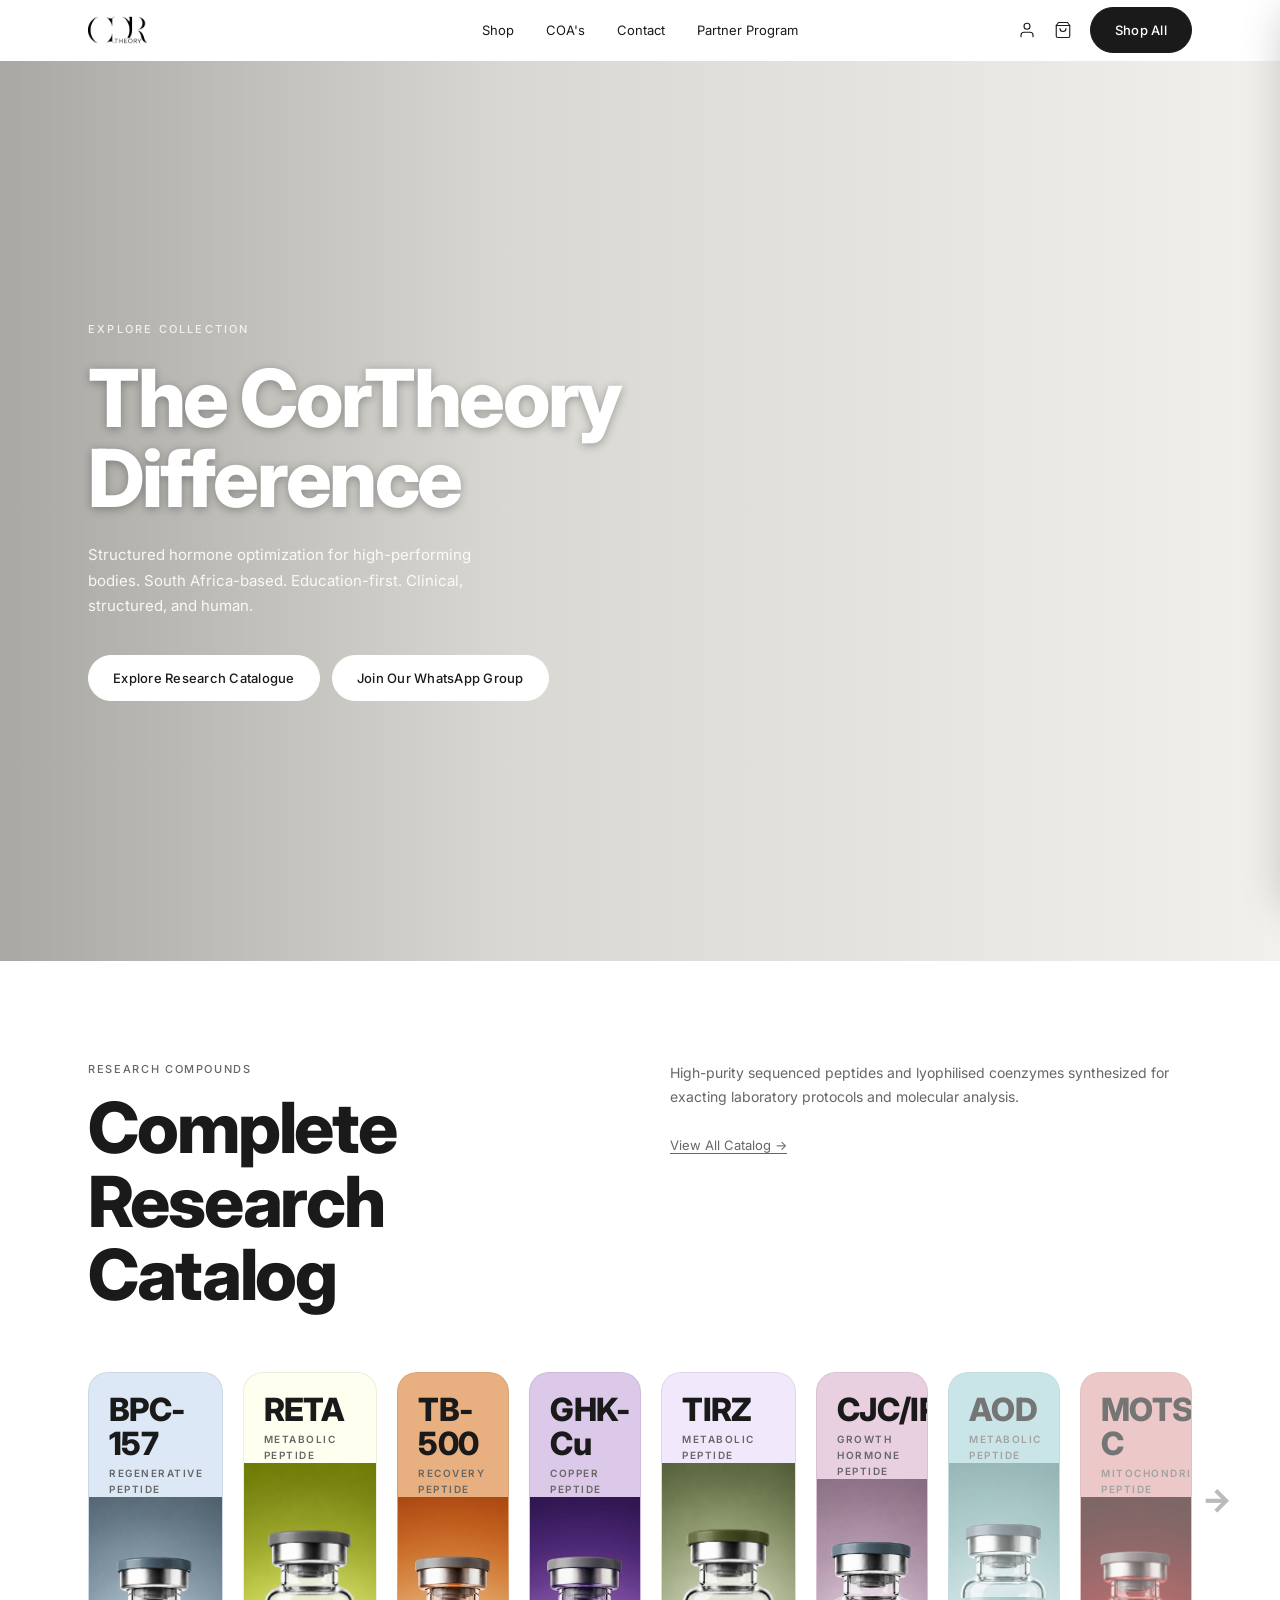
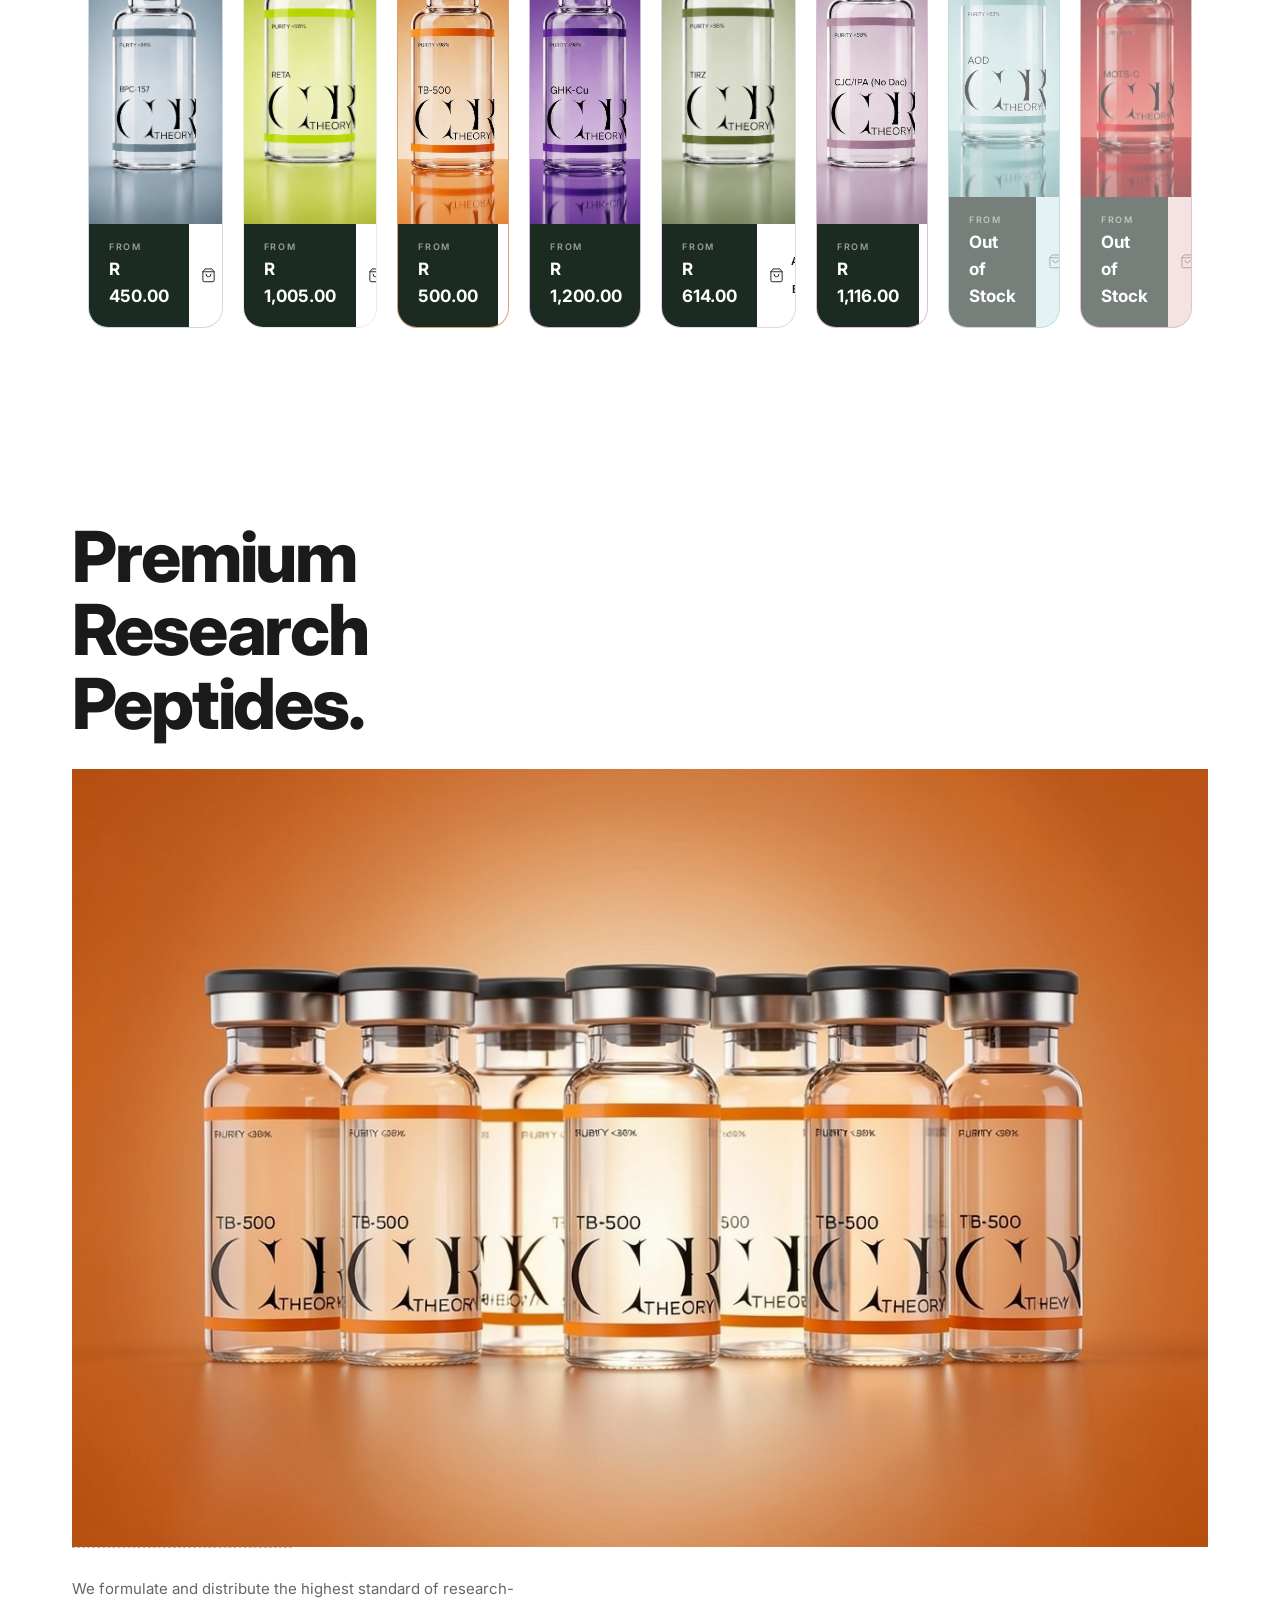
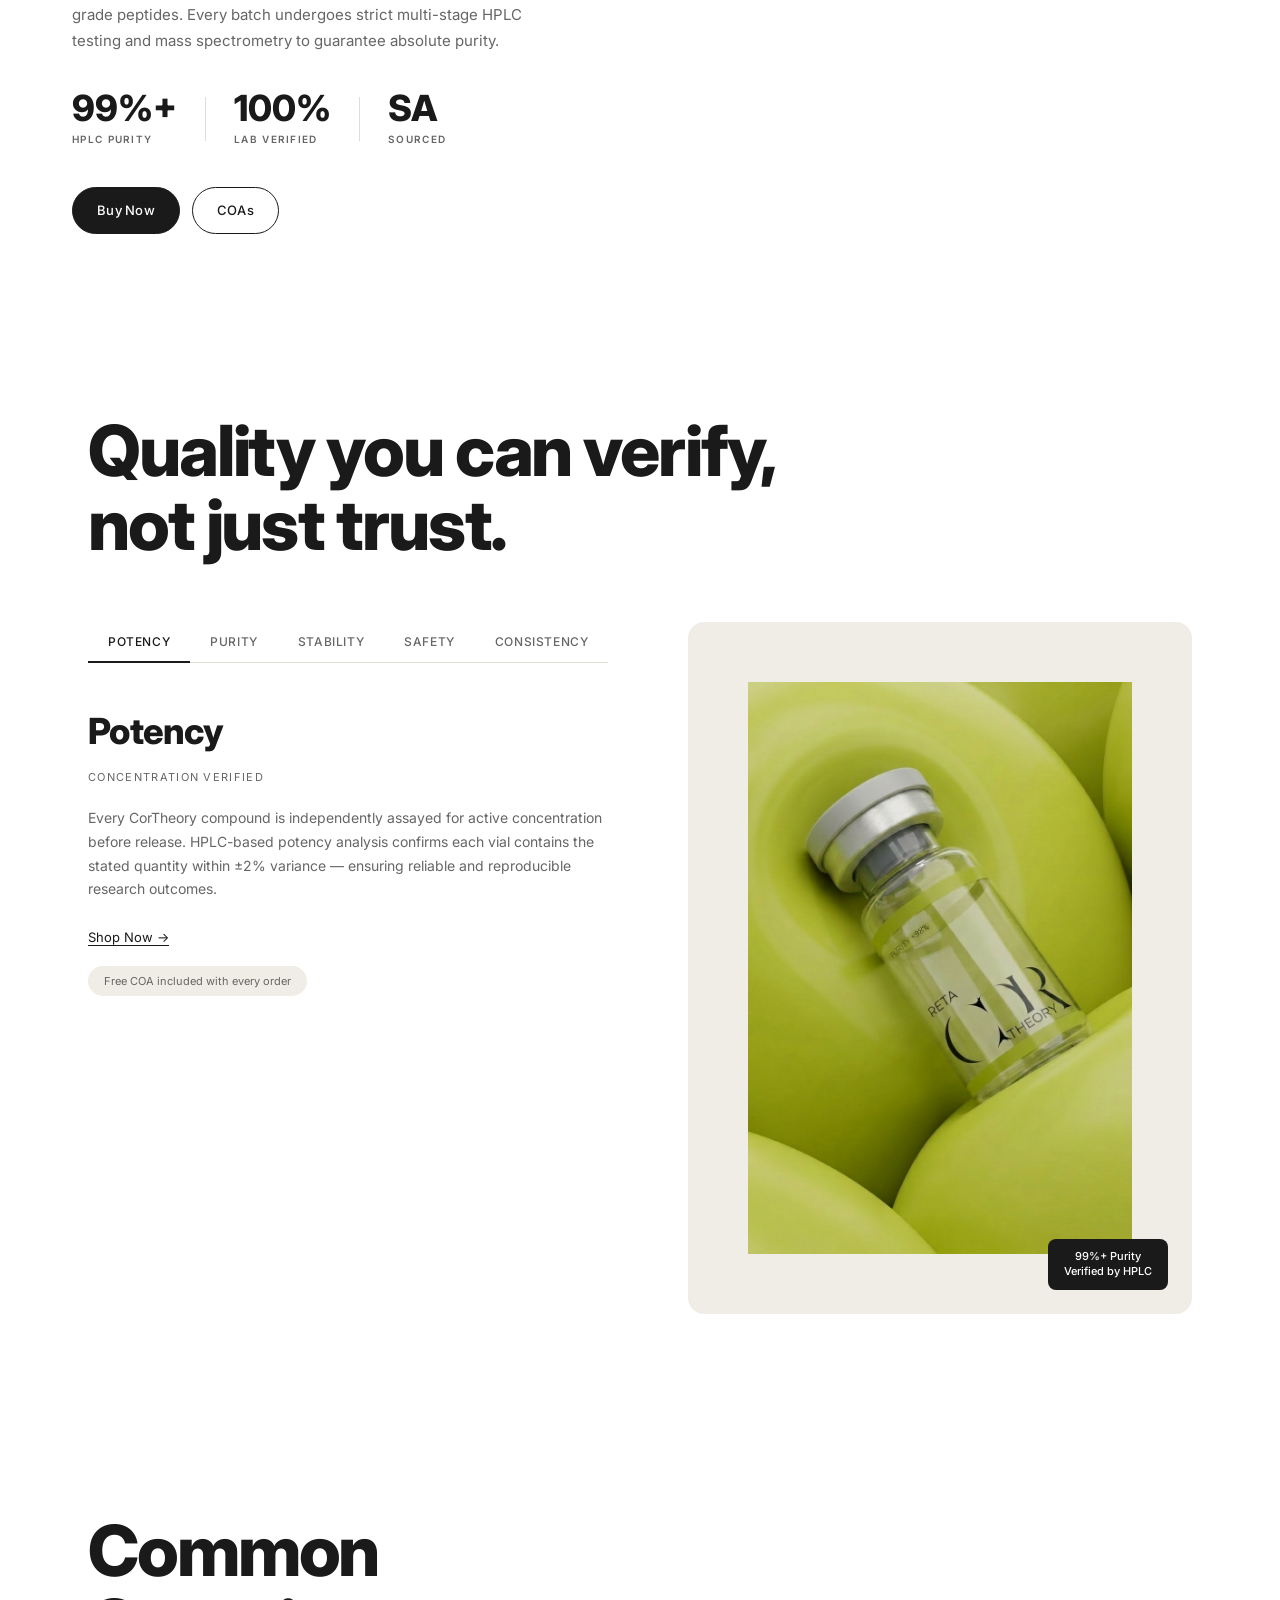
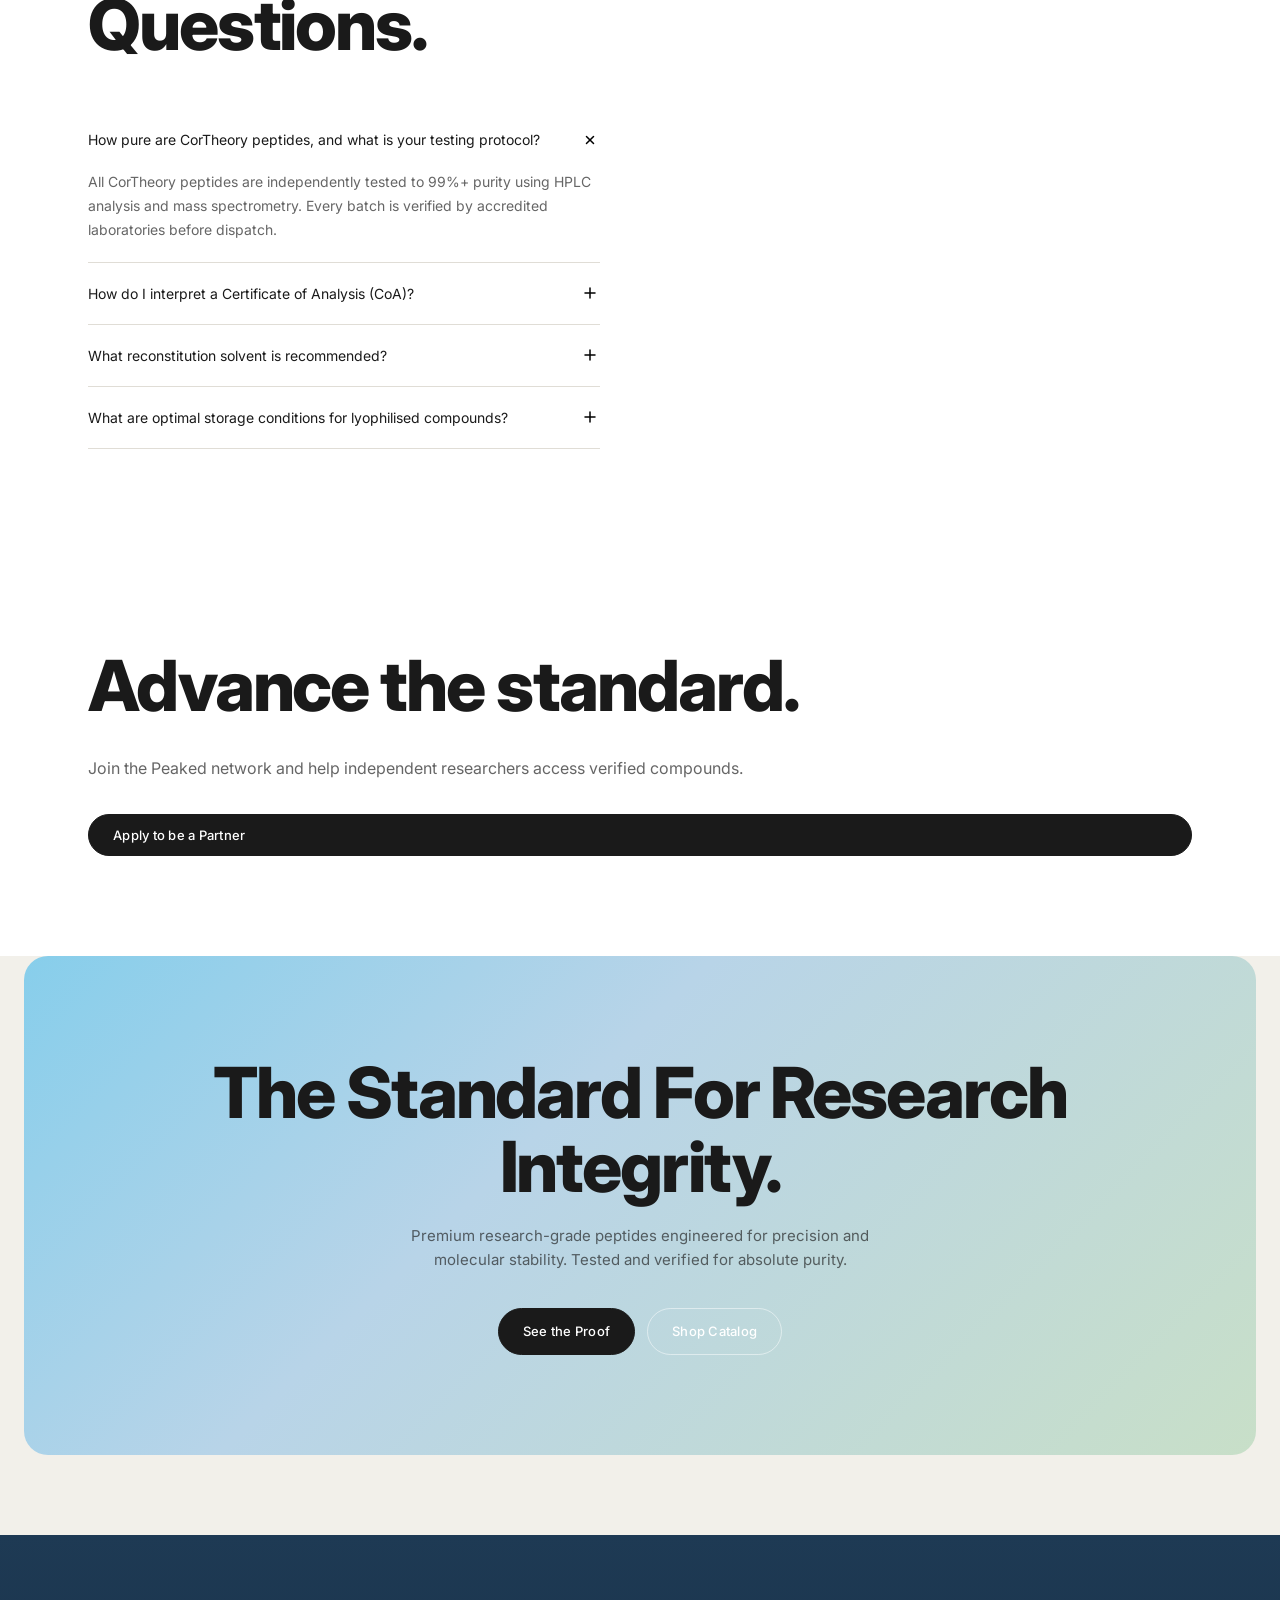
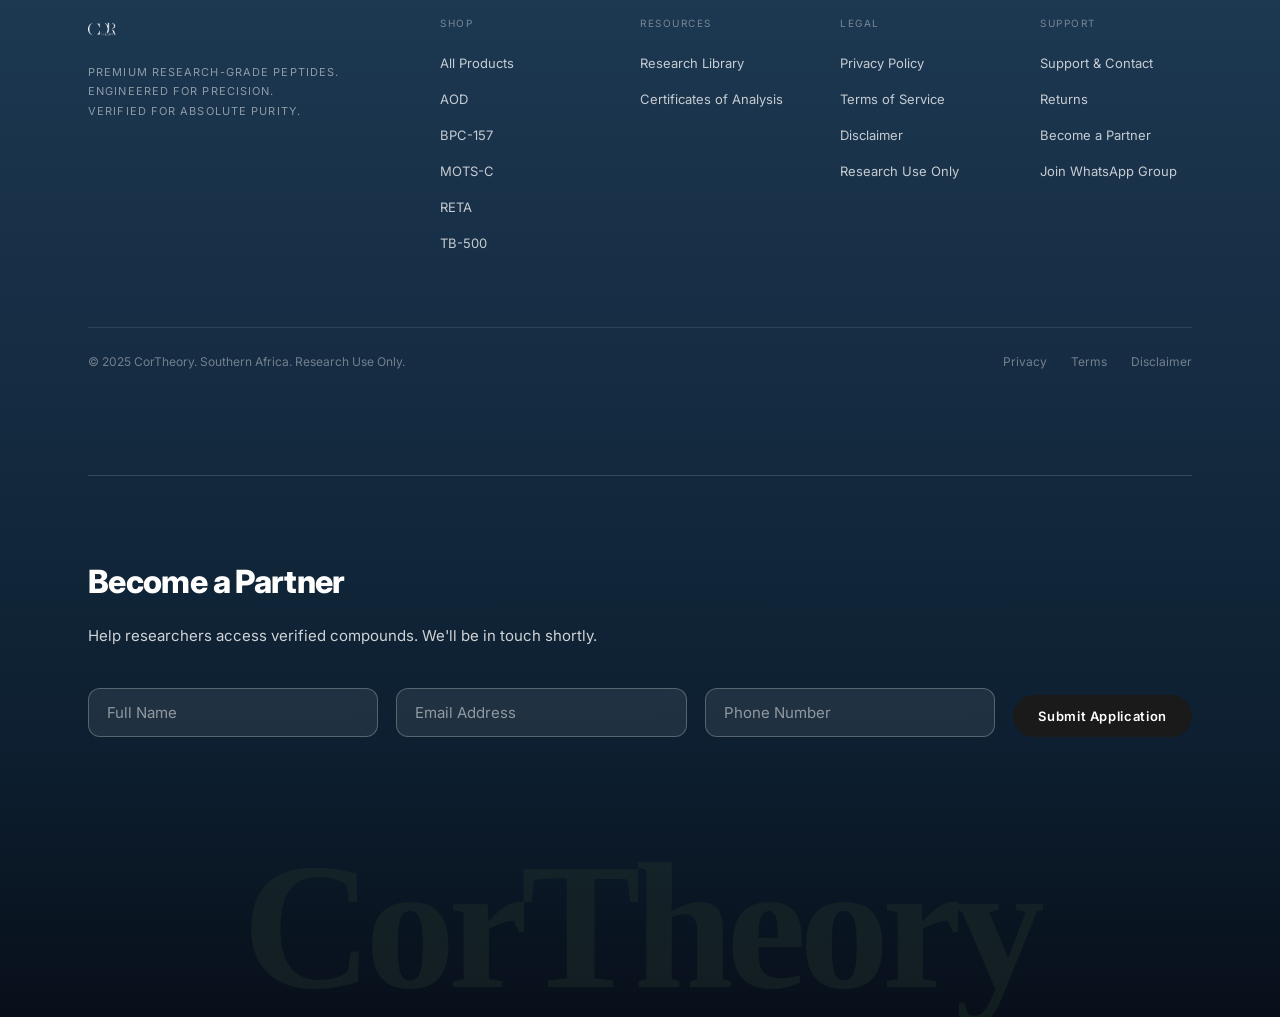
==== commit a7f244c7: "Major site improvements: brand-aligned forms, product links, checkout system - Updated form styling " ====
--- a/index.html
+++ b/index.html
@@ -95,7 +95,7 @@
     <div class="products__row" id="productsRow">
 
       <!-- BPC-157 -->
-      <div class="product-card" style="background:#DCE8F5;">
+      <a href="product-bpc.html" class="product-card" style="background:#DCE8F5; text-decoration: none; color: inherit;">
         <div class="product-card__top">
           <h3 class="product-card__name">BPC-157</h3>
           <p class="product-card__type">Regenerative Peptide</p>
@@ -113,10 +113,10 @@
             Add to Bag
           </button>
         </div>
-      </div>
+      </a>
 
       <!-- RETA -->
-      <div class="product-card" style="background:#FFFFF0;">
+      <a href="product-reta.html" class="product-card" style="background:#FFFFF0; text-decoration: none; color: inherit;">
         <div class="product-card__top">
           <h3 class="product-card__name">RETA</h3>
           <p class="product-card__type">Metabolic Peptide</p>
@@ -134,10 +134,10 @@
             Add to Bag
           </button>
         </div>
-      </div>
+      </a>
 
       <!-- TB-500 -->
-      <div class="product-card" style="background:#E8B080;">
+      <a href="product-tb500.html" class="product-card" style="background:#E8B080; text-decoration: none; color: inherit;">
         <div class="product-card__top">
           <h3 class="product-card__name">TB-500</h3>
           <p class="product-card__type">Recovery Peptide</p>
@@ -155,10 +155,10 @@
             Add to Bag
           </button>
         </div>
-      </div>
+      </a>
 
       <!-- GHK-Cu -->
-      <div class="product-card" style="background:#DCC8E8;">
+      <a href="product-ghkcu.html" class="product-card" style="background:#DCC8E8; text-decoration: none; color: inherit;">
         <div class="product-card__top">
           <h3 class="product-card__name">GHK-Cu</h3>
           <p class="product-card__type">Copper Peptide</p>
@@ -176,10 +176,10 @@
             Add to Bag
           </button>
         </div>
-      </div>
+      </a>
 
       <!-- TIRZ -->
-      <div class="product-card" style="background:#F1E8FB;">
+      <a href="product-tirz.html" class="product-card" style="background:#F1E8FB; text-decoration: none; color: inherit;">
         <div class="product-card__top">
           <h3 class="product-card__name">TIRZ</h3>
           <p class="product-card__type">Metabolic Peptide</p>
@@ -197,10 +197,10 @@
             Add to Bag
           </button>
         </div>
-      </div>
+      </a>
 
       <!-- CJC/IPA (No DAC) -->
-      <div class="product-card" style="background:#E8D0E0;">
+      <a href="product-cjc.html" class="product-card" style="background:#E8D0E0; text-decoration: none; color: inherit;">
         <div class="product-card__top">
           <h3 class="product-card__name">CJC/IPA</h3>
           <p class="product-card__type">Growth Hormone Peptide</p>
@@ -218,10 +218,10 @@
             Add to Bag
           </button>
         </div>
-      </div>
+      </a>
 
       <!-- AOD (Out of Stock) -->
-      <div class="product-card" style="background:#A8D5D8; opacity: 0.6;">
+      <a href="product-aod.html" class="product-card" style="background:#A8D5D8; opacity: 0.6; text-decoration: none; color: inherit;">
         <div class="product-card__top">
           <h3 class="product-card__name">AOD</h3>
           <p class="product-card__type">Metabolic Peptide</p>
@@ -239,10 +239,10 @@
             Out of Stock
           </button>
         </div>
-      </div>
+      </a>
 
       <!-- MOTS-C (Out of Stock) -->
-      <div class="product-card" style="background:#E0A5A5; opacity: 0.6;">
+      <a href="product-motsc.html" class="product-card" style="background:#E0A5A5; opacity: 0.6; text-decoration: none; color: inherit;">
         <div class="product-card__top">
           <h3 class="product-card__name">MOTS-C</h3>
           <p class="product-card__type">Mitochondrial Peptide</p>
@@ -260,7 +260,7 @@
             Out of Stock
           </button>
         </div>
-      </div>
+      </a>
 
     </div>
   </div>
@@ -453,7 +453,7 @@
 <div class="cta-wrap">
   <div class="cta">
     <div class="cta__inner">
-      <h2 class="cta__title">The standard for research integrity.</h2>
+      <h2 class="cta__title">The Standard For Research Integrity.</h2>
       <p class="cta__sub">Premium research-grade peptides engineered for precision and molecular stability. Tested and verified for absolute purity.</p>
       <div class="cta__actions">
         <a href="#quality" class="btn btn-dark">See the Proof</a>
@@ -599,8 +599,8 @@
   <!-- Free Shipping Bar -->
   <div class="cart-shipping">
     <div class="cart-shipping__info">
-      <span class="cart-shipping__label">FREE SHIPPING OVER $100</span>
-      <span class="cart-shipping__amount" id="shippingAmount">$100 away</span>
+      <span class="cart-shipping__label">FREE SHIPPING OVER R1500</span>
+      <span class="cart-shipping__amount" id="shippingAmount">R1500 away</span>
     </div>
     <div class="cart-shipping__bar">
       <div class="cart-shipping__fill" id="shippingFill"></div>
@@ -614,18 +614,18 @@
   <div class="cart-checkout" id="checkoutCard" style="display: none;">
     <div class="cart-checkout__row">
       <span>Subtotal</span>
-      <span id="subtotalPrice">$0.00</span>
+      <span id="subtotalPrice">R0.00</span>
     </div>
     <div class="cart-checkout__row">
       <span>Shipping</span>
-      <span id="shippingPrice">$10.00</span>
+      <span id="shippingPrice">R150.00</span>
     </div>
     <div class="cart-checkout__divider"></div>
     <div class="cart-checkout__total">
       <span>Total</span>
       <div>
-        <span class="cart-checkout__total-amount" id="totalPrice">$10.00</span>
-        <span class="cart-checkout__currency">USD</span>
+        <span class="cart-checkout__total-amount" id="totalPrice">R150.00</span>
+        <span class="cart-checkout__currency">ZAR</span>
       </div>
     </div>
 
--- a/assets/css/style.css
+++ b/assets/css/style.css
@@ -138,30 +138,31 @@
 .partner-subtitle { font-size: 16px; color: var(--muted); line-height: 1.7; max-width: 700px; }
 
 /* ── CONTACT MODAL ────────────────────────────────────── */
-.contact-modal-overlay { position: fixed; inset: 0; background: rgba(0,0,0,0.5); z-index: 500; opacity: 0; pointer-events: none; visibility: hidden; transition: opacity 0.3s, visibility 0.3s; }
+.contact-modal-overlay { position: fixed; inset: 0; background: rgba(0,0,0,0.6); backdrop-filter: blur(4px); z-index: 500; opacity: 0; pointer-events: none; visibility: hidden; transition: opacity 0.3s, visibility 0.3s; }
 .contact-modal-overlay.open { opacity: 1; pointer-events: all; visibility: visible; }
-.contact-modal { position: fixed; top: 50%; left: 50%; transform: translate(-50%, -50%) scale(0.95); background: #fff; border-radius: 20px; z-index: 510; width: 90%; max-width: 500px; padding: 48px 40px; box-shadow: 0 20px 60px rgba(0,0,0,0.3); opacity: 0; pointer-events: none; visibility: hidden; transition: all 0.3s; }
+.contact-modal { position: fixed; top: 50%; left: 50%; transform: translate(-50%, -50%) scale(0.95); background: #fff; border-radius: 24px; z-index: 510; width: 90%; max-width: 540px; padding: 56px 48px; box-shadow: 0 25px 80px rgba(0,0,0,0.25); opacity: 0; pointer-events: none; visibility: hidden; transition: all 0.3s ease; }
 .contact-modal.open { opacity: 1; pointer-events: all; visibility: visible; transform: translate(-50%, -50%) scale(1); }
-.contact-modal__close { position: absolute; top: 20px; right: 20px; width: 32px; height: 32px; font-size: 28px; color: var(--muted); background: none; border: none; cursor: pointer; display: flex; align-items: center; justify-content: center; }
+.contact-modal__close { position: absolute; top: 24px; right: 24px; width: 40px; height: 40px; font-size: 28px; color: var(--muted); background: transparent; border: none; cursor: pointer; display: flex; align-items: center; justify-content: center; transition: color 0.2s; }
 .contact-modal__close:hover { color: var(--dark); }
-.contact-modal__title { font-family: 'Inter', sans-serif; font-size: 32px; font-weight: 800; margin-bottom: 12px; letter-spacing: -0.02em; }
-.contact-modal__subtitle { font-size: 14px; color: var(--muted); margin-bottom: 32px; line-height: 1.6; }
-.contact-form__group { margin-bottom: 20px; }
-.contact-form__group label { display: block; font-size: 12px; font-weight: 600; letter-spacing: 0.05em; text-transform: uppercase; color: var(--muted); margin-bottom: 8px; }
-.contact-form__group input, .contact-form__group textarea { width: 100%; padding: 12px 16px; border: 1px solid var(--border); border-radius: 8px; font-size: 14px; font-family: inherit; transition: border-color 0.2s; }
-.contact-form__group input:focus, .contact-form__group textarea:focus { outline: none; border-color: var(--dark); }
-.contact-form__btn { width: 100%; padding: 16px 24px; margin-top: 12px; }
+.contact-modal__title { font-family: 'Inter', sans-serif; font-size: 36px; font-weight: 800; margin-bottom: 16px; letter-spacing: -0.02em; color: var(--dark); }
+.contact-modal__subtitle { font-size: 15px; color: var(--muted); margin-bottom: 40px; line-height: 1.7; }
+.contact-form__group { margin-bottom: 24px; }
+.contact-form__group label { display: block; font-size: 12px; font-weight: 600; letter-spacing: 0.05em; text-transform: uppercase; color: var(--muted); margin-bottom: 10px; }
+.contact-form__group input, .contact-form__group textarea { width: 100%; padding: 14px 18px; border: 1.5px solid var(--border); border-radius: 12px; font-size: 15px; font-family: inherit; background: #ffffff; color: var(--dark); transition: all 0.2s ease; }
+.contact-form__group input::placeholder, .contact-form__group textarea::placeholder { color: rgba(102, 102, 102, 0.5); }
+.contact-form__group input:focus, .contact-form__group textarea:focus { outline: none; border-color: var(--dark); background: #fafaf8; box-shadow: 0 0 0 3px rgba(26, 26, 26, 0.05); }
+.contact-form__btn { width: 100%; padding: 16px 24px; margin-top: 12px; font-weight: 600; letter-spacing: 0.05em; }
 
 /* ── FOOTER PARTNER SECTION ───────────────────────────── */
-.footer__partner { padding-top: 60px; padding-bottom: 60px; border-top: 1px solid rgba(255,255,255,0.1); margin-top: 60px; }
-.footer__partner-title { font-family: 'Inter', sans-serif; font-size: 28px; font-weight: 800; margin-bottom: 12px; letter-spacing: -0.02em; color: #fff; }
-.footer__partner-subtitle { font-size: 14px; color: rgba(255,255,255,0.75); margin-bottom: 32px; line-height: 1.6; max-width: 500px; }
-.footer__partner-form { display: grid; grid-template-columns: 1fr 1fr 1fr auto; gap: 16px; align-items: flex-end; }
+.footer__partner { padding-top: 80px; padding-bottom: 80px; border-top: 1px solid rgba(255,255,255,0.15); margin-top: 80px; }
+.footer__partner-title { font-family: 'Inter', sans-serif; font-size: 32px; font-weight: 800; margin-bottom: 16px; letter-spacing: -0.02em; color: #fff; }
+.footer__partner-subtitle { font-size: 15px; color: rgba(255,255,255,0.8); margin-bottom: 40px; line-height: 1.7; max-width: 600px; }
+.footer__partner-form { display: grid; grid-template-columns: 1fr 1fr 1fr auto; gap: 18px; align-items: flex-end; }
 .footer__partner-group { display: flex; flex-direction: column; }
-.footer__partner-group input { width: 100%; padding: 12px 16px; border: 1px solid rgba(255,255,255,0.2); border-radius: 8px; font-size: 14px; font-family: inherit; background: rgba(255,255,255,0.1); color: #fff; transition: all 0.2s; }
+.footer__partner-group input { width: 100%; padding: 14px 18px; border: 1.5px solid rgba(255,255,255,0.25); border-radius: 12px; font-size: 15px; font-family: inherit; background: rgba(255,255,255,0.08); color: #fff; transition: all 0.2s ease; backdrop-filter: blur(10px); }
 .footer__partner-group input::placeholder { color: rgba(255,255,255,0.5); }
-.footer__partner-group input:focus { outline: none; background: rgba(255,255,255,0.15); border-color: rgba(255,255,255,0.4); }
-.footer__partner-form .btn { white-space: nowrap; }
+.footer__partner-group input:focus { outline: none; background: rgba(255,255,255,0.15); border-color: rgba(255,255,255,0.5); box-shadow: 0 0 0 3px rgba(255,255,255,0.08); }
+.footer__partner-form .btn { white-space: nowrap; font-weight: 600; letter-spacing: 0.05em; }
 
 @media (max-width: 900px) {
   .footer__partner-form { grid-template-columns: 1fr 1fr; }
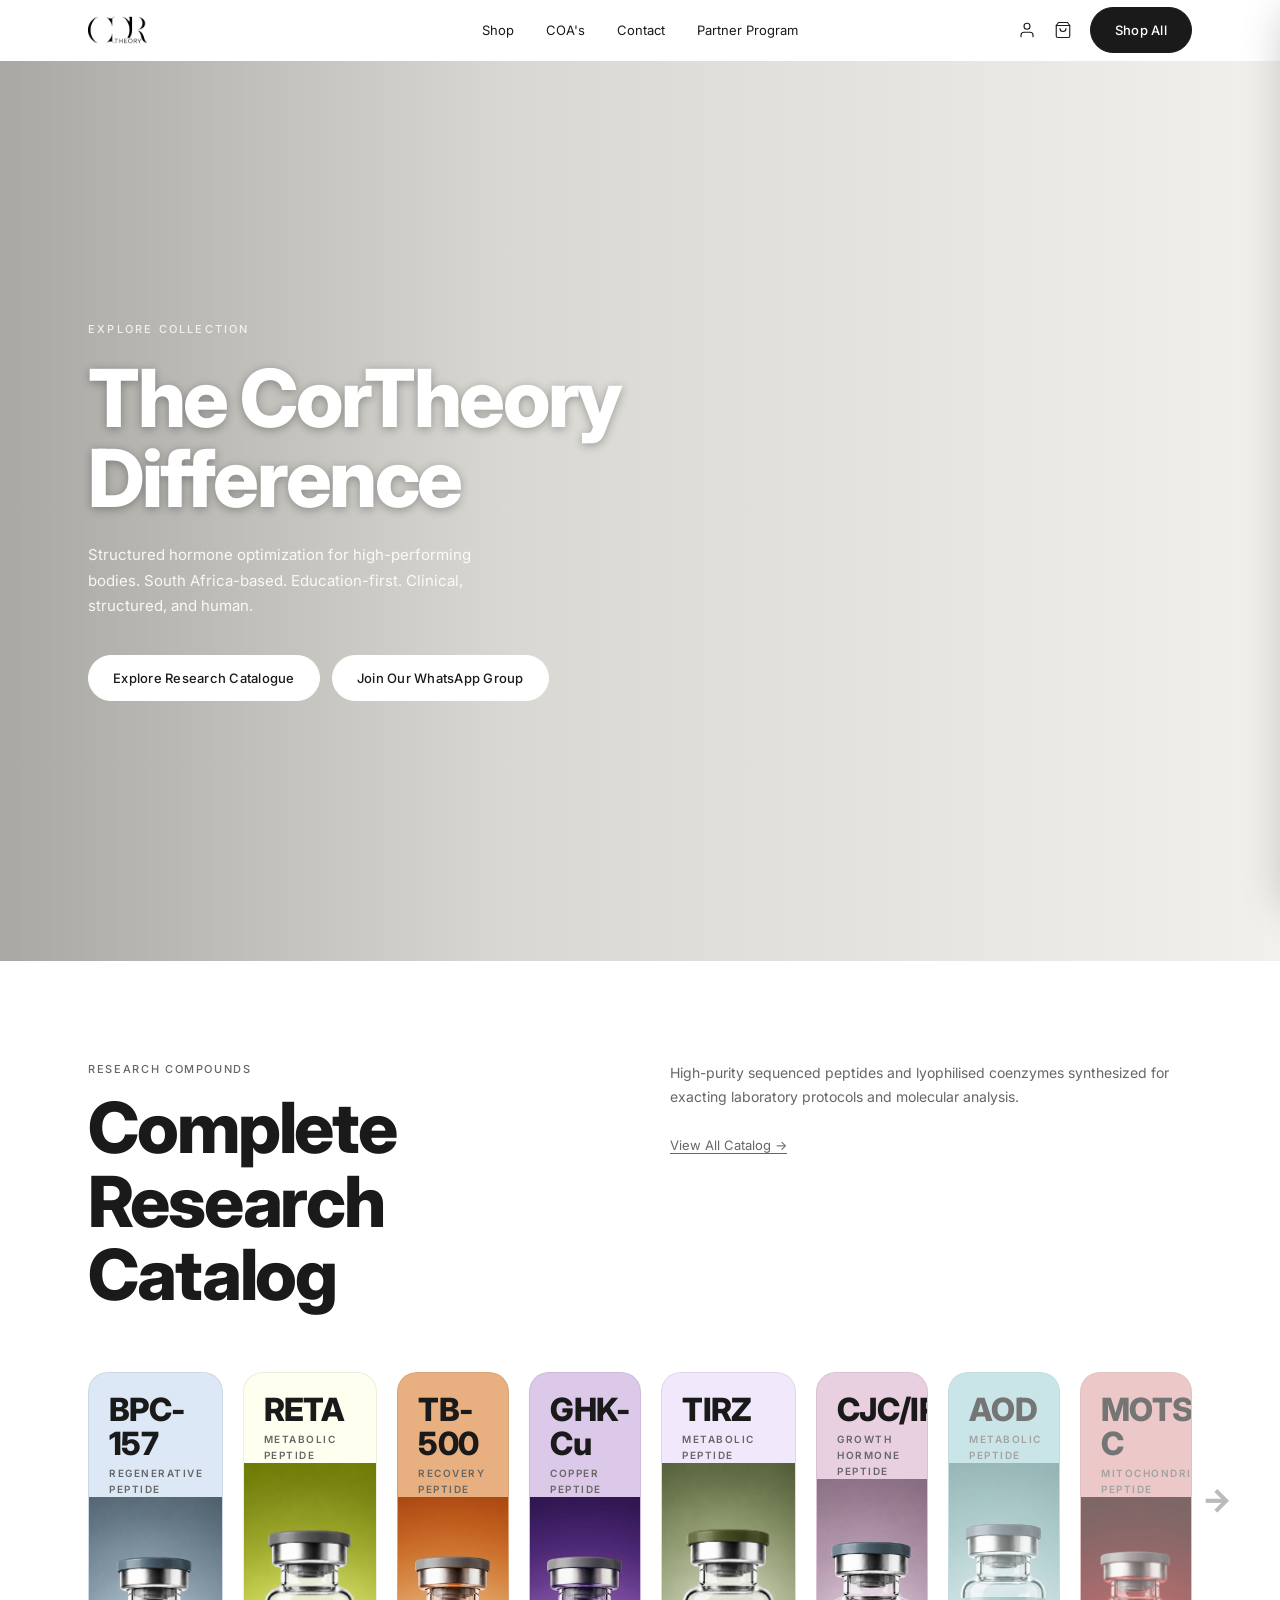
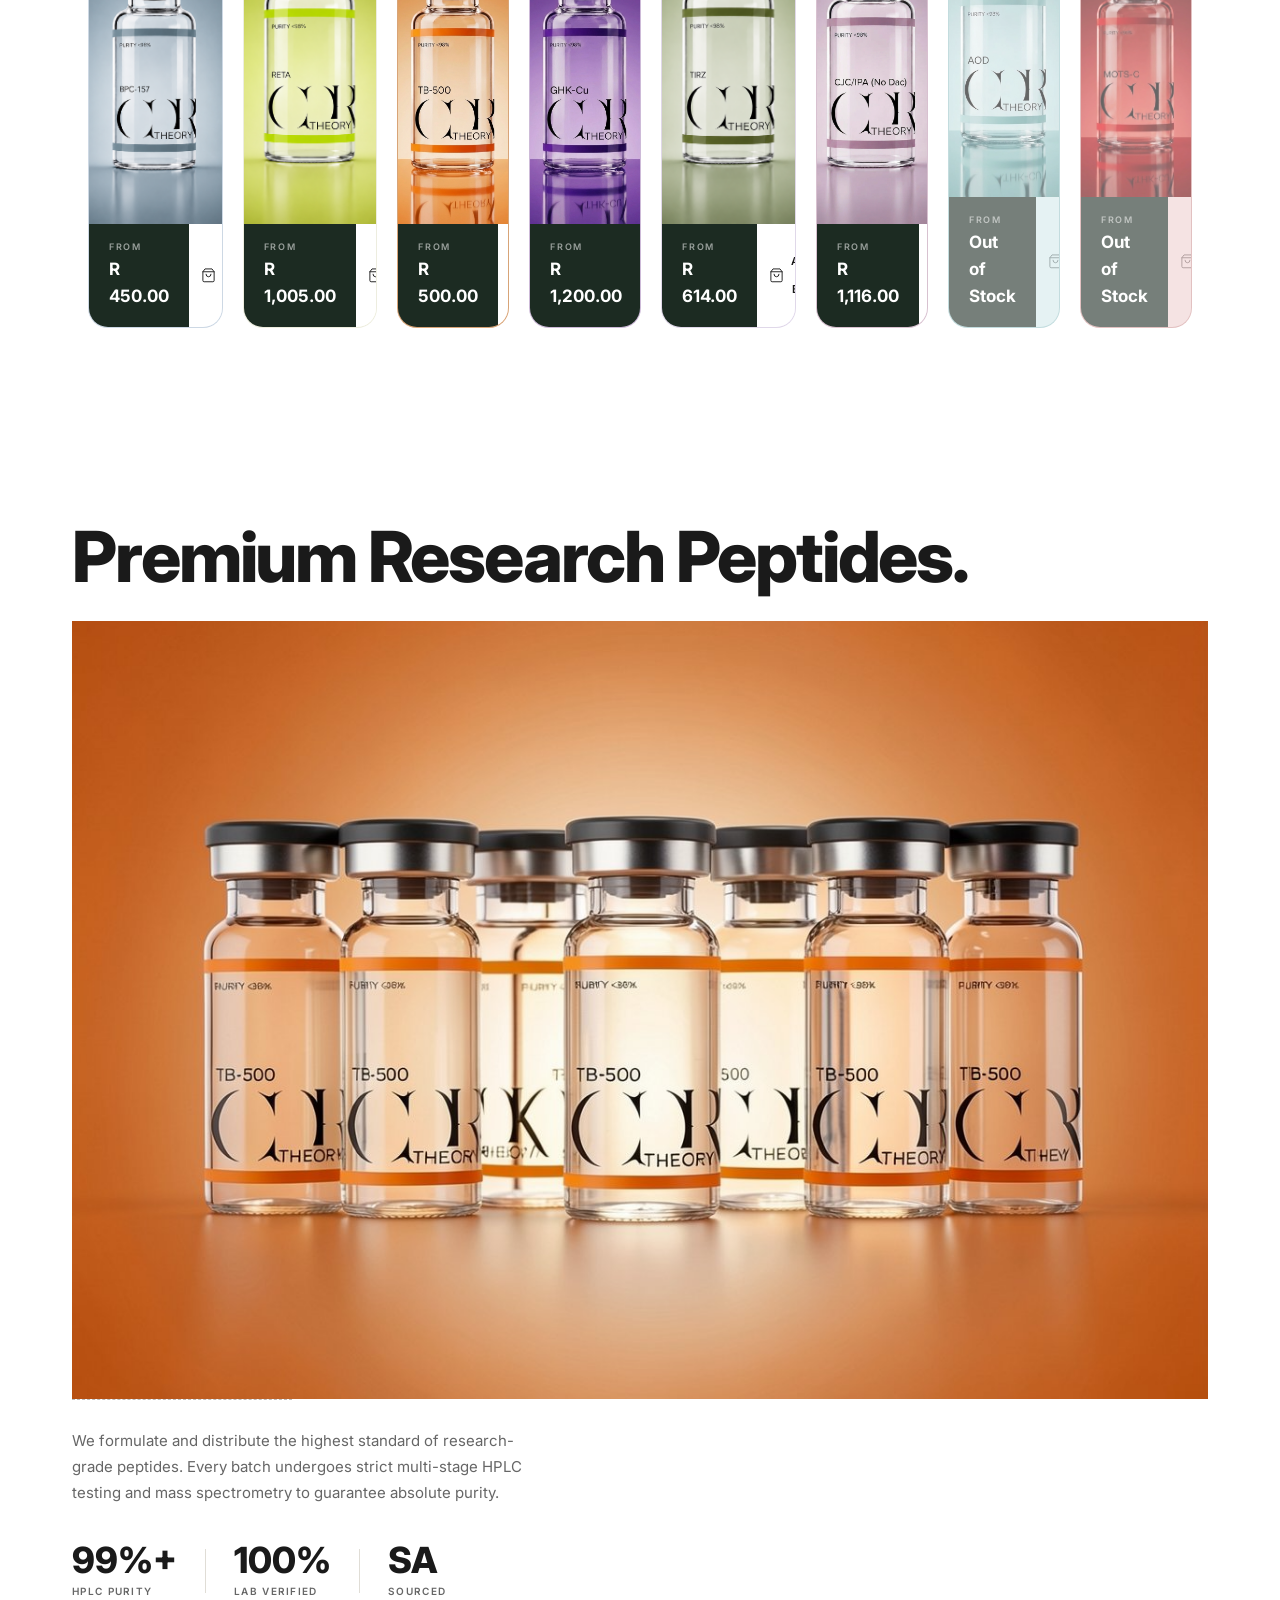
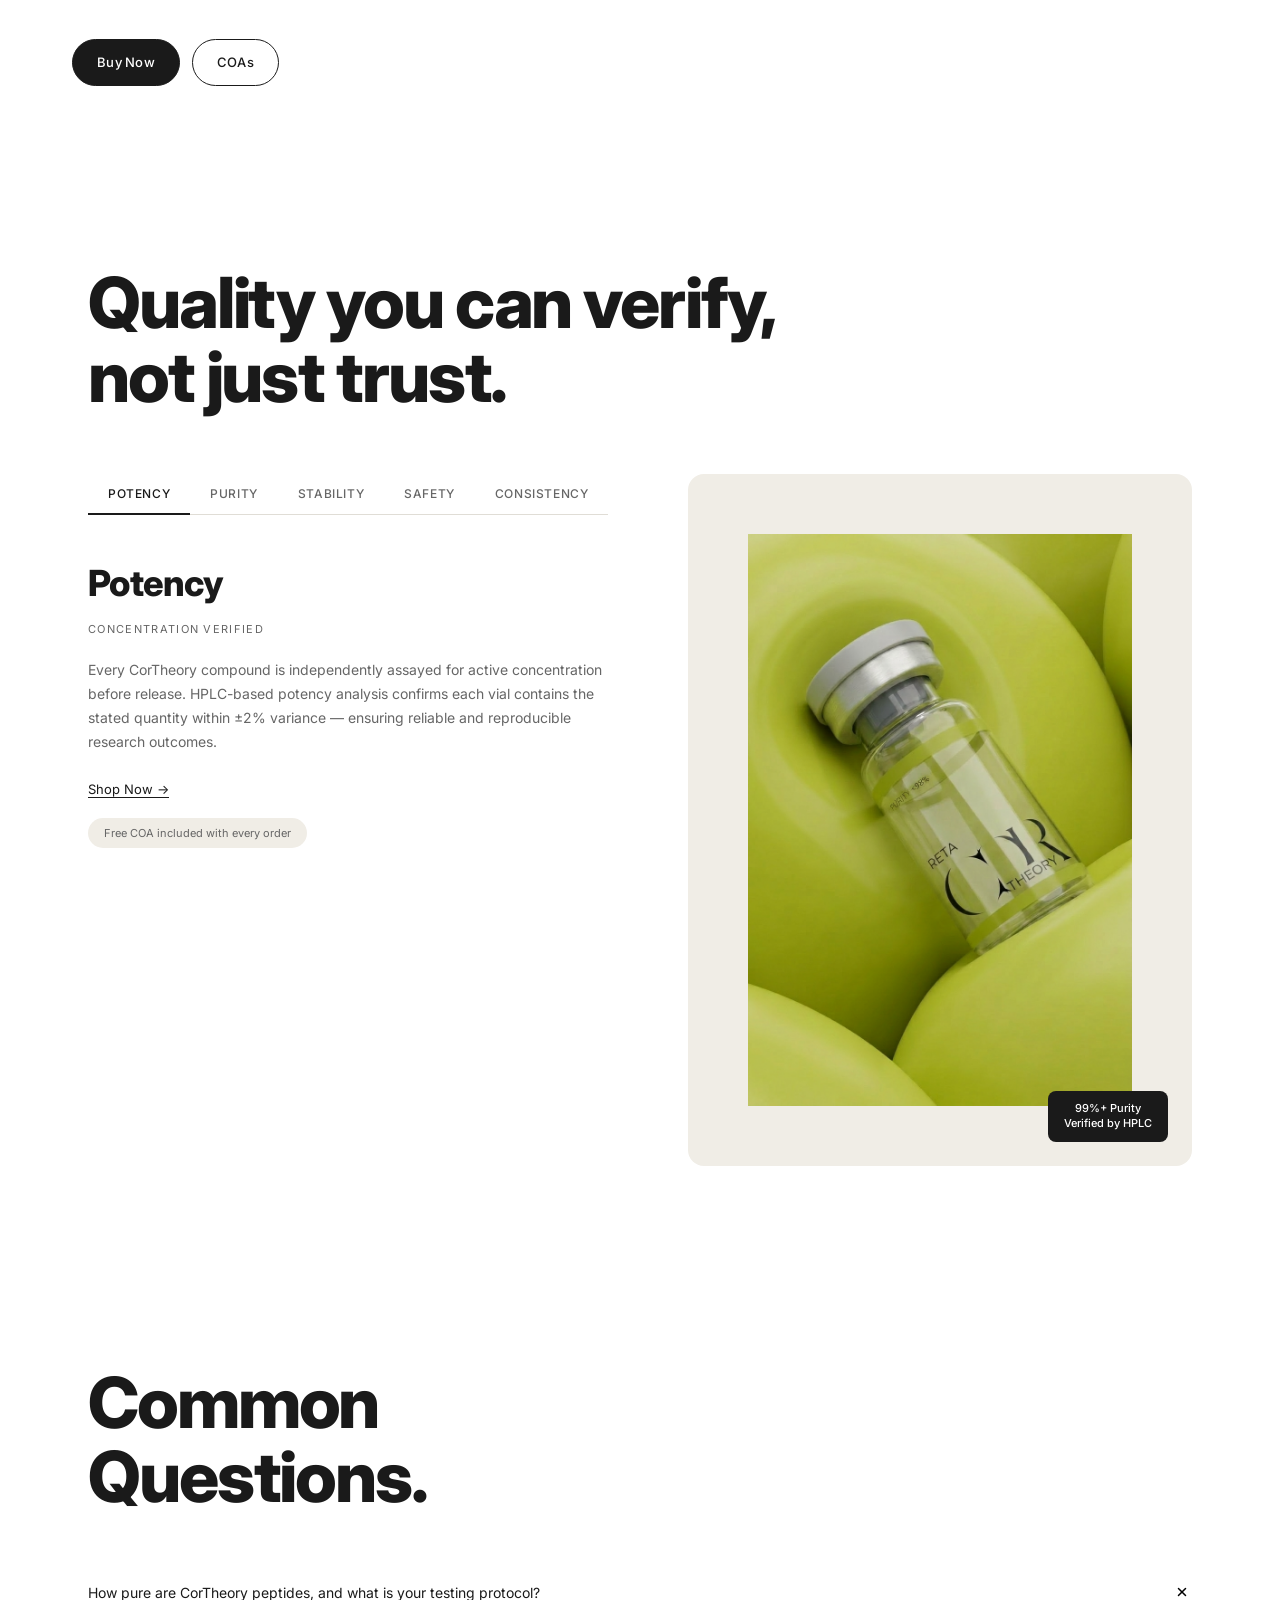
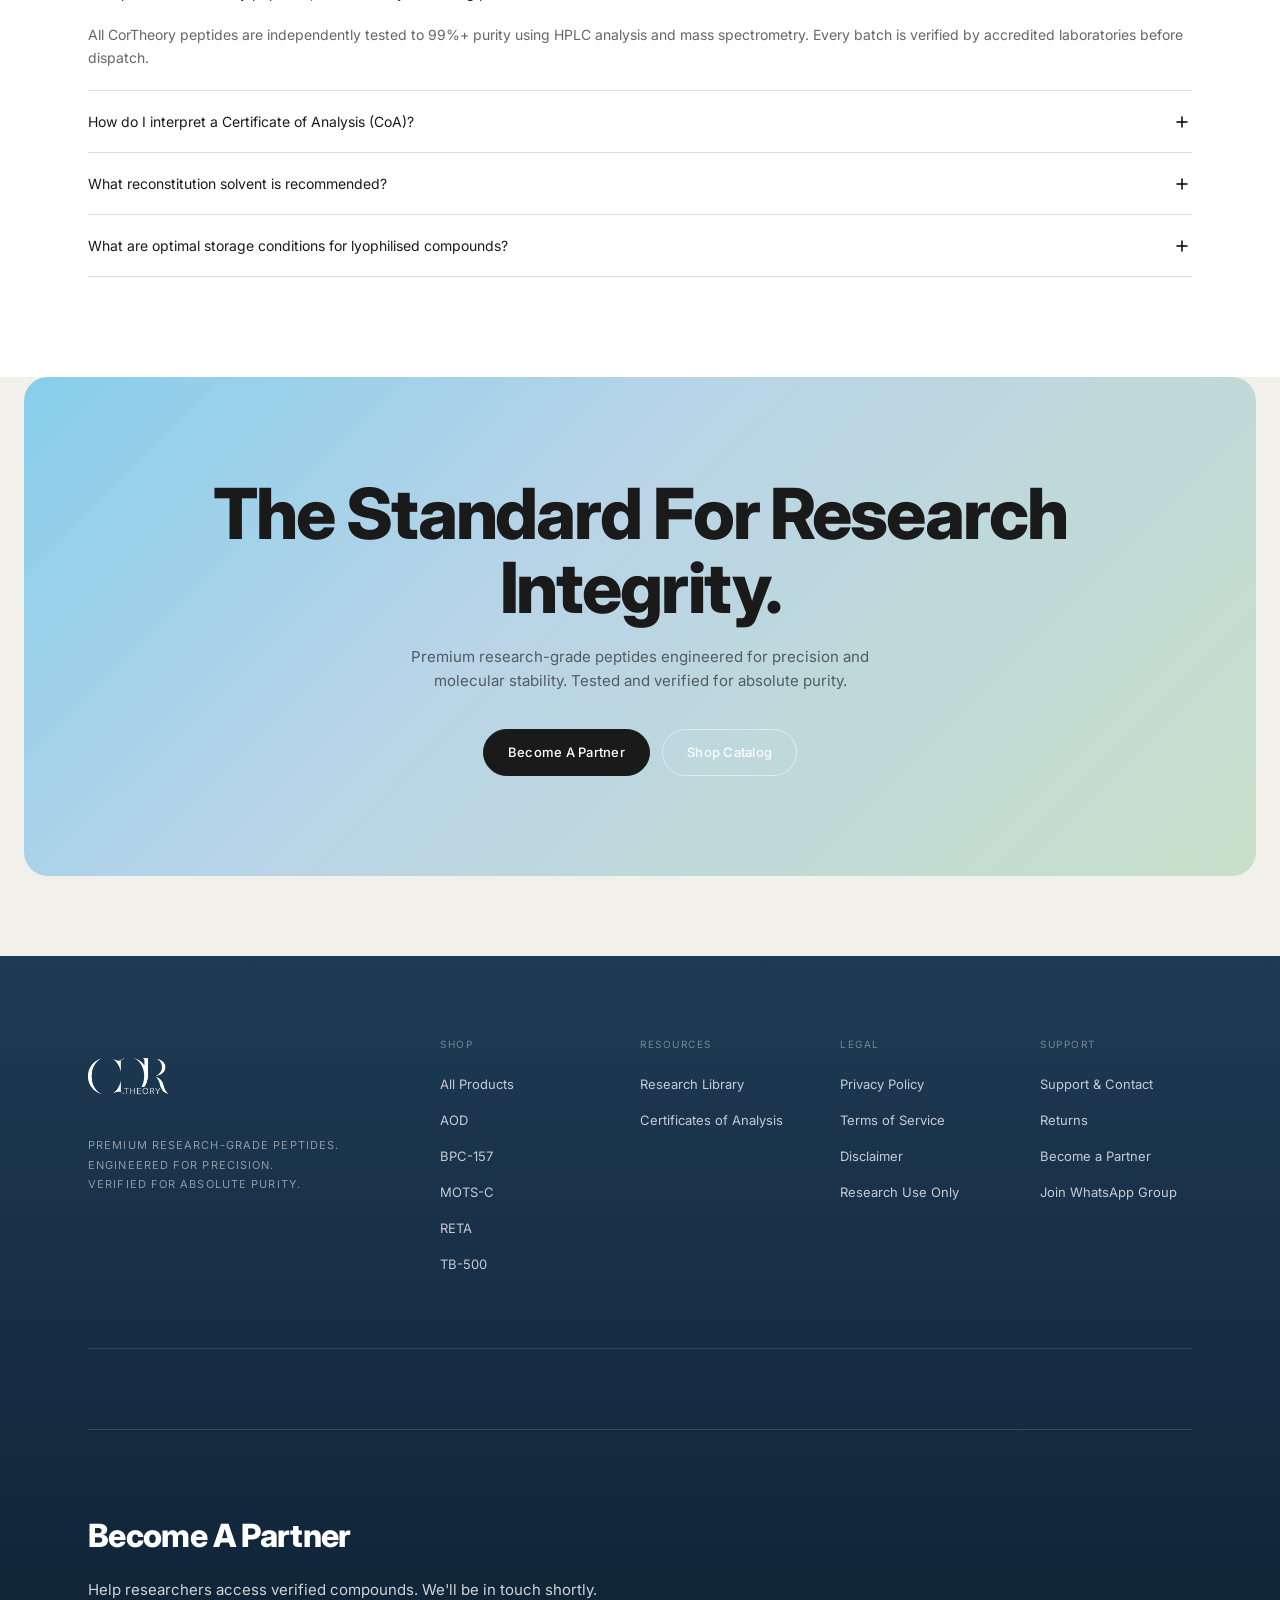
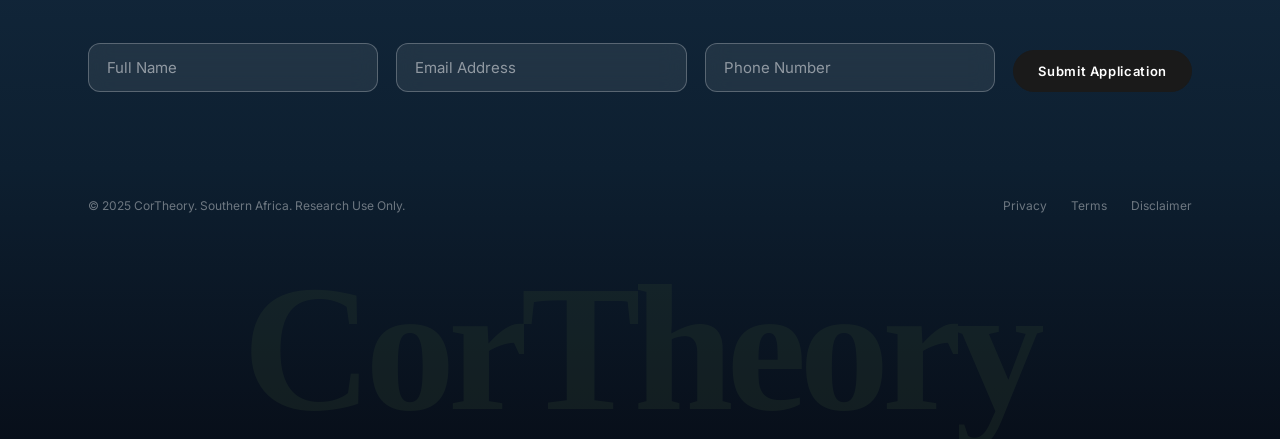
==== commit 47af2306: "Fix critical UX issues: remove partner section, add become partner button, fix footer layout, correc" ====
--- a/index.html
+++ b/index.html
@@ -270,7 +270,7 @@
 <section class="purity" id="purity">
   <div class="purity__content-wrap">
     <div class="purity__content">
-      <h2 class="purity__heading">Premium<br>Research<br>Peptides.</h2>
+      <h2 class="purity__heading">Premium Research Peptides.</h2>
       <!-- ══ HERO IMAGE ════════════════════════════════════════════ -->
       <div class="purity-hero" id="purity-hero">
         <img src="assets/images/purity-hero.png" alt="Research Peptides" class="purity-hero__image" />
@@ -438,17 +438,6 @@
   </div>
 </section>
 
-<!-- ══ PARTNER SECTION ═══════════════════════════════════════ -->
-<section class="partner-section section">
-  <div class="container">
-    <div class="partner-content">
-      <h2 class="partner-title">Advance the standard.</h2>
-      <p class="partner-subtitle">Join the Peaked network and help independent researchers access verified compounds.</p>
-      <button class="btn btn-dark" id="partnerFormBtn">Apply to be a Partner</button>
-    </div>
-  </div>
-</section>
-
 <!-- ══ CTA BANNER ════════════════════════════════════════════ -->
 <div class="cta-wrap">
   <div class="cta">
@@ -456,7 +445,7 @@
       <h2 class="cta__title">The Standard For Research Integrity.</h2>
       <p class="cta__sub">Premium research-grade peptides engineered for precision and molecular stability. Tested and verified for absolute purity.</p>
       <div class="cta__actions">
-        <a href="#quality" class="btn btn-dark">See the Proof</a>
+        <a href="#contact" class="btn btn-dark">Become A Partner</a>
         <a href="shop.html" class="btn btn-outline-light">Shop Catalog</a>
       </div>
     </div>
@@ -547,6 +536,26 @@
         </ul>
       </div>
     </div>
+
+    <!-- Partner Form Section -->
+    <div class="footer__partner">
+      <h3 class="footer__partner-title">Become A Partner</h3>
+      <p class="footer__partner-subtitle">Help researchers access verified compounds. We'll be in touch shortly.</p>
+
+      <form class="footer__partner-form" id="partnerForm">
+        <div class="footer__partner-group">
+          <input type="text" id="partnerName" name="name" placeholder="Full Name" required />
+        </div>
+        <div class="footer__partner-group">
+          <input type="email" id="partnerEmail" name="email" placeholder="Email Address" required />
+        </div>
+        <div class="footer__partner-group">
+          <input type="tel" id="partnerPhone" name="phone" placeholder="Phone Number" required />
+        </div>
+        <button type="submit" class="btn btn-dark">Submit Application</button>
+      </form>
+    </div>
+
     <div class="footer__bottom">
       <p class="footer__copy">© 2025 CorTheory. Southern Africa. Research Use Only.</p>
       <div class="footer__legal-links">
@@ -554,25 +563,6 @@
         <a href="#">Terms</a>
         <a href="#">Disclaimer</a>
       </div>
-    </div>
-
-    <!-- Partner Form Section -->
-    <div class="footer__partner">
-      <h3 class="footer__partner-title">Become a Partner</h3>
-      <p class="footer__partner-subtitle">Help researchers access verified compounds. We'll be in touch shortly.</p>
-
-      <form class="footer__partner-form" id="partnerForm">
-        <div class="footer__partner-group">
-          <input type="text" id="partnerName" name="name" placeholder="Full Name" required />
-        </div>
-        <div class="footer__partner-group">
-          <input type="email" id="partnerEmail" name="email" placeholder="Email Address" required />
-        </div>
-        <div class="footer__partner-group">
-          <input type="tel" id="partnerPhone" name="phone" placeholder="Phone Number" required />
-        </div>
-        <button type="submit" class="btn btn-dark">Submit Application</button>
-      </form>
     </div>
   </div>
 
--- a/assets/css/style.css
+++ b/assets/css/style.css
@@ -238,7 +238,7 @@
 
 /* ── FAQ ──────────────────────────────────────────────── */
 .faq { background: #ffffff; padding: 100px 0; }
-.faq__layout { display: grid; grid-template-columns: 1fr 1fr; gap: 80px; }
+.faq__layout { display: grid; grid-template-columns: 1fr; gap: 80px; }
 .faq__heading { font-family: 'Inter', sans-serif; font-size: clamp(52px, 5.5vw, 80px); font-weight: 800; line-height: 1.05; margin-bottom: 48px; letter-spacing: -0.03em; }
 .faq__item { border-bottom: 1px solid var(--border); }
 .faq__btn { width: 100%; display: flex; align-items: center; justify-content: space-between; padding: 20px 0; gap: 20px; text-align: left; }
@@ -272,7 +272,7 @@
 .footer { background: linear-gradient(180deg, #1E3A54 0%, #152C42 40%, #0D1F30 75%, #080F1A 100%); color: #fff; padding-top: 80px; overflow: hidden; }
 .footer__inner { max-width: 1200px; margin: 0 auto; padding: 0 48px; }
 .footer__top { display: grid; grid-template-columns: 2fr 1fr 1fr 1fr 1fr; gap: 48px; padding-bottom: 60px; border-bottom: 1px solid rgba(255,255,255,0.1); }
-.footer__brand img { height: 28px; width: auto; filter: brightness(0) invert(1); margin-bottom: 20px; }
+.footer__brand img { height: 80px; width: auto; filter: brightness(0) invert(1); margin-bottom: 20px; object-fit: contain; }
 .footer__tagline { font-size: 11px; letter-spacing: 0.1em; text-transform: uppercase; color: rgba(255,255,255,0.5); line-height: 1.8; }
 .footer__col-head { font-size: 10px; letter-spacing: 0.15em; text-transform: uppercase; color: rgba(255,255,255,0.4); margin-bottom: 20px; }
 .footer__links li { margin-bottom: 12px; }
@@ -302,14 +302,15 @@
 /* ── RESPONSIVE ───────────────────────────────────────── */
 @media (max-width: 900px) {
   .container { padding: 0 24px; }
-  .nav__inner { padding: 0 24px; }
+  .nav__inner { padding: 0 24px; gap: 16px; }
   .nav__links { display: none; }
   .nav__hamburger { display: flex; }
   .hero__inner { flex-direction: column; padding: 60px 24px; text-align: center; }
   .hero__title { font-size: 52px; }
   .hero__image-wrap { flex: 0 0 auto; }
   .hero__vial { width: 220px; }
-  .hero__actions { justify-content: center; }
+  .hero__actions { justify-content: center; gap: 8px; flex-wrap: wrap; }
+  .btn { padding: 10px 20px; font-size: 12px; }
   .categories__grid { grid-template-columns: 1fr 1fr; }
   .cat-card:nth-child(1),
   .cat-card:nth-child(2),
@@ -317,28 +318,109 @@
   .cat-card:nth-child(4),
   .cat-card:nth-child(5) { grid-column: span 1; }
   .products__layout { grid-template-columns: 1fr; gap: 20px; }
+  .products__row { overflow-x: auto; scroll-behavior: smooth; }
   .products__row--grid { grid-template-columns: repeat(2, 1fr); gap: 20px; }
+  .product-card { padding: 16px; }
+  .purity { padding: 60px 24px; }
   .purity__grid { grid-template-columns: 1fr; }
   .purity__image-side { min-height: 320px; }
-  .purity__content { padding: 48px 32px; }
-  .purity__heading { font-size: 48px; }
+  .purity__content { padding: 32px 20px; }
+  .purity__heading { font-size: 48px; line-height: 1.2; }
   .quality__layout { grid-template-columns: 1fr; }
+  .quality__left { margin-bottom: 32px; }
   .faq__layout { grid-template-columns: 1fr; }
   .footer__top { grid-template-columns: 1fr 1fr; gap: 32px; }
+  .footer__inner { padding: 0 24px; }
+  .cta { margin: 0 12px; }
   .cta__title { font-size: 36px; }
   .cta__inner { padding: 60px 32px; }
   .section-title { font-size: 36px; }
 }
 
+@media (max-width: 768px) {
+  .section { padding: 60px 0; }
+  .container { padding: 0 16px; }
+  .nav__inner { padding: 0 16px; height: 56px; grid-template-columns: 1fr auto; }
+  .nav__right { gap: 12px; }
+  .btn { padding: 10px 16px; font-size: 11px; }
+  .nav__icon { width: 18px; height: 18px; }
+  .nav__icon svg { width: 16px; height: 16px; }
+  .footer__legal-links { flex-wrap: wrap; gap: 16px; }
+}
+
 @media (max-width: 600px) {
-  .hero__title { font-size: 40px; }
+  .section { padding: 40px 0; }
+  .container { padding: 0 16px; }
+  .hero { min-height: 80vh; }
+  .hero__inner { padding: 40px 16px; }
+  .hero__title { font-size: 32px; margin-bottom: 16px; }
+  .hero__subtitle { font-size: 14px; margin-bottom: 24px; }
+  .hero__actions { flex-direction: column; }
+  .btn { width: 100%; padding: 14px 16px; font-size: 12px; }
+  .nav__inner { padding: 0 12px; height: 52px; }
+  .nav__logo img { height: 24px; width: auto; max-width: 100%; }
+  .nav__right { gap: 8px; }
+  .nav__hamburger { gap: 4px; }
+  .nav__hamburger span { width: 20px; }
+  .nav__mobile { padding: 16px 24px; gap: 12px; }
+  .nav__mobile a { font-size: 13px; padding: 10px 0; }
   .categories__grid { grid-template-columns: 1fr; }
-  .cat-card:nth-child(n) { grid-column: span 1; }
-  .products__row--grid { grid-template-columns: 1fr; }
-  .footer__top { grid-template-columns: 1fr; }
+  .cat-card { min-height: 240px; padding: 20px; }
+  .categories .cat-card { min-height: 280px; padding: 20px; }
+  .categories .cat-card:nth-child(1),
+  .categories .cat-card:nth-child(2) { min-height: 280px; }
+  .cat-card__title { font-size: 16px; }
+  .cat-card__vial { height: 120px; opacity: 0.7; }
+  .cat-card > div { max-width: 100%; }
+  .product-card { padding: 12px; }
+  .product-card__name { font-size: 14px; }
+  .product-card__price { font-size: 16px; }
+  .product-card__btn { padding: 10px; font-size: 11px; }
+  .products__row--grid { grid-template-columns: 1fr; gap: 12px; }
+  .section-title { font-size: 28px; }
+  .section-eyebrow { font-size: 10px; }
+  .purity { padding: 40px 16px; }
+  .purity__content { padding: 20px 0; }
+  .purity__heading { font-size: 32px; }
+  .purity__body { font-size: 13px; }
+  .purity__stats { flex-direction: column; gap: 12px; }
+  .quality__heading { font-size: 28px; }
+  .quality__tabs-nav { gap: 8px; }
+  .quality__tab { padding: 8px 12px; font-size: 12px; }
+  .faq__heading { font-size: 28px; }
+  .faq__cats { grid-template-columns: 1fr; gap: 12px; }
+  .faq__cat-card { min-height: 100px; padding: 16px; }
+  .faq__cat-card--muscle { grid-column: span 1; }
+  .footer { padding-top: 40px; }
+  .footer__inner { padding: 0 16px; }
+  .footer__top { grid-template-columns: 1fr; gap: 24px; padding-bottom: 40px; }
+  .footer__brand img { height: 20px; }
+  .footer__col-head { margin-bottom: 12px; }
+  .footer__links li { margin-bottom: 8px; }
+  .footer__links a { font-size: 12px; }
+  .footer__bottom { flex-direction: column; gap: 16px; align-items: flex-start; }
+  .footer__copy { font-size: 11px; }
+  .footer__legal-links { flex-direction: column; gap: 8px; }
+  .footer__legal-links a { font-size: 11px; }
+  .footer__watermark { margin-top: 32px; }
+  .cta-wrap { padding: 0 12px 40px; }
+  .cta { border-radius: 12px; }
+  .cta__inner { padding: 40px 20px; }
+  .cta__title { font-size: 24px; margin-bottom: 16px; }
+  .cta__sub { font-size: 13px; margin-bottom: 24px; }
+  .cta__actions { flex-direction: column; gap: 8px; }
+  .contact-modal { width: 95%; max-width: 400px; padding: 32px 24px; }
+  .contact-modal__title { font-size: 24px; }
+  .contact-form__group { margin-bottom: 16px; }
+  .contact-form__group input,
+  .contact-form__group textarea { padding: 12px 14px; font-size: 14px; height: 42px; }
+  .contact-form__btn { padding: 14px 20px; }
   .cart-drawer { width: 100%; }
-  .faq__cats { grid-template-columns: 1fr; }
-  .faq__cat-card--muscle { grid-column: span 1; }
+  .cart-drawer__head { padding: 16px 20px; }
+  .cart-drawer__title { font-size: 18px; }
+  .cart-drawer__body { padding: 20px; }
+  .cart-empty__icon { width: 40px; }
+  .cart-empty p { font-size: 13px; max-width: 180px; }
 }
 
 /* ── CATEGORIES SECTION OVERRIDES ────────────────────── */
--- a/assets/css/cart.css
+++ b/assets/css/cart.css
@@ -199,8 +199,8 @@
   display: flex;
   align-items: center;
   gap: 0;
-  width: 110px;
-  height: 36px;
+  width: 90px;
+  height: 32px;
   border: 1px solid #e0e0e0;
   border-radius: 999px;
   background: white;
@@ -208,8 +208,8 @@
 }
 
 .cart-item__stepper-btn {
-  flex: 0 0 36px;
-  height: 36px;
+  flex: 0 0 32px;
+  height: 32px;
   border: none;
   background: none;
   color: #111111;
@@ -387,6 +387,65 @@
 }
 
 /* Responsive */
+@media (max-width: 900px) {
+  .cart-header {
+    padding: 16px 20px;
+  }
+
+  .cart-header__title {
+    font-size: 16px;
+  }
+
+  .cart-badge {
+    width: 24px;
+    height: 24px;
+    font-size: 10px;
+  }
+
+  .cart-shipping {
+    padding: 12px 20px;
+  }
+
+  .cart-shipping__label {
+    font-size: 10px;
+  }
+
+  .cart-item {
+    padding: 12px 20px;
+  }
+
+  .cart-item__img {
+    width: 70px;
+    height: 70px;
+  }
+
+  .cart-item__name {
+    font-size: 12px;
+  }
+
+  .cart-item__price {
+    font-size: 13px;
+  }
+
+  .cart-checkout {
+    padding: 16px 20px;
+  }
+
+  .cart-checkout__row {
+    font-size: 12px;
+  }
+
+  .cart-checkout__total {
+    font-size: 15px;
+  }
+
+  .cart-checkout__btn {
+    padding: 12px 16px;
+    font-size: 11px;
+    height: 48px;
+  }
+}
+
 @media (max-width: 768px) {
   .cart-panel {
     width: calc(100% - 16px);
@@ -400,6 +459,166 @@
   .cart-panel.open {
     transform: translateY(0);
   }
+
+  .cart-header {
+    padding: 14px 16px;
+  }
+
+  .cart-header__title {
+    font-size: 14px;
+  }
+
+  .cart-close {
+    width: 28px;
+    height: 28px;
+    font-size: 18px;
+  }
+}
+
+@media (max-width: 600px) {
+  .cart-panel {
+    width: 100%;
+    right: 0;
+    left: 0;
+    bottom: 0;
+    border-radius: 16px 16px 0 0;
+    max-height: 90vh;
+  }
+
+  .cart-header {
+    padding: 12px 16px;
+  }
+
+  .cart-header__title {
+    font-size: 14px;
+  }
+
+  .cart-header__icon {
+    width: 16px;
+    height: 16px;
+  }
+
+  .cart-badge {
+    width: 20px;
+    height: 20px;
+    font-size: 9px;
+  }
+
+  .cart-close {
+    font-size: 16px;
+    width: 24px;
+    height: 24px;
+  }
+
+  .cart-shipping {
+    padding: 12px 16px;
+  }
+
+  .cart-shipping__label {
+    font-size: 9px;
+    letter-spacing: 0.1em;
+  }
+
+  .cart-shipping__amount {
+    font-size: 11px;
+  }
+
+  .cart-items {
+    padding: 8px 0;
+  }
+
+  .cart-item {
+    padding: 10px 16px;
+    gap: 12px;
+  }
+
+  .cart-item__img {
+    width: 60px;
+    height: 60px;
+  }
+
+  .cart-item__name {
+    font-size: 12px;
+  }
+
+  .cart-item__qty {
+    flex-wrap: wrap;
+  }
+
+  .cart-item__plus,
+  .cart-item__minus {
+    width: 24px;
+    height: 24px;
+    font-size: 12px;
+  }
+
+  .cart-item__qty-display {
+    font-size: 11px;
+  }
+
+  .cart-item__price {
+    font-size: 12px;
+    min-width: 50px;
+  }
+
+  .cart-item__remove {
+    width: 20px;
+    height: 20px;
+    font-size: 16px;
+  }
+
+  .cart-checkout {
+    padding: 12px 16px;
+  }
+
+  .cart-checkout__row {
+    font-size: 11px;
+    padding: 6px 0;
+  }
+
+  .cart-checkout__divider {
+    margin: 6px 0;
+  }
+
+  .cart-checkout__total {
+    font-size: 13px;
+  }
+
+  .cart-checkout__total-amount {
+    font-size: 16px;
+  }
+
+  .cart-checkout__currency {
+    font-size: 10px;
+  }
+
+  .cart-checkout__btn {
+    padding: 12px 14px;
+    font-size: 10px;
+    height: 44px;
+    margin-bottom: 8px;
+    gap: 6px;
+  }
+
+  .cart-checkout__btn svg {
+    width: 14px;
+    height: 14px;
+  }
+
+  .cart-checkout__disclaimer {
+    font-size: 10px;
+    line-height: 1.5;
+  }
+
+  .cart-empty__icon {
+    width: 40px;
+    height: 40px;
+  }
+
+  .cart-empty p {
+    font-size: 12px;
+    max-width: 160px;
+  }
 }
 
 /* Scrollbar styling */
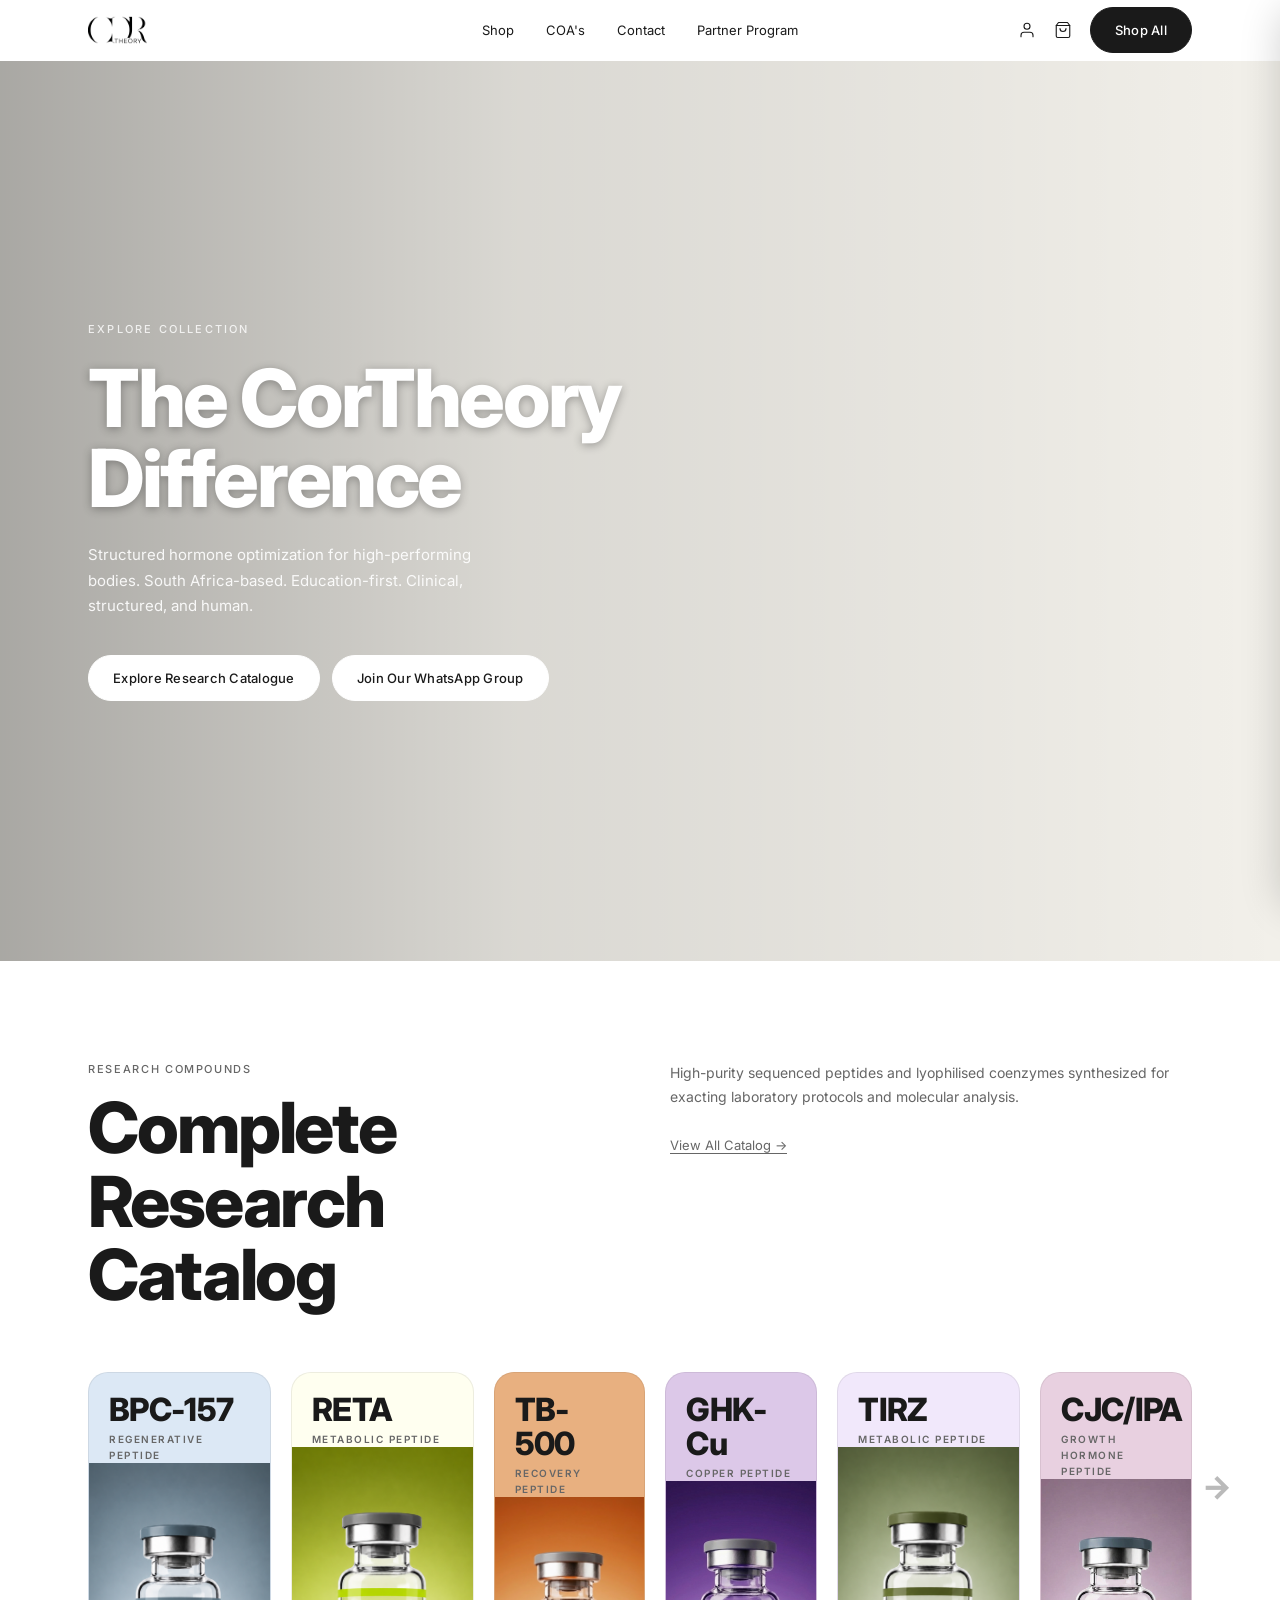
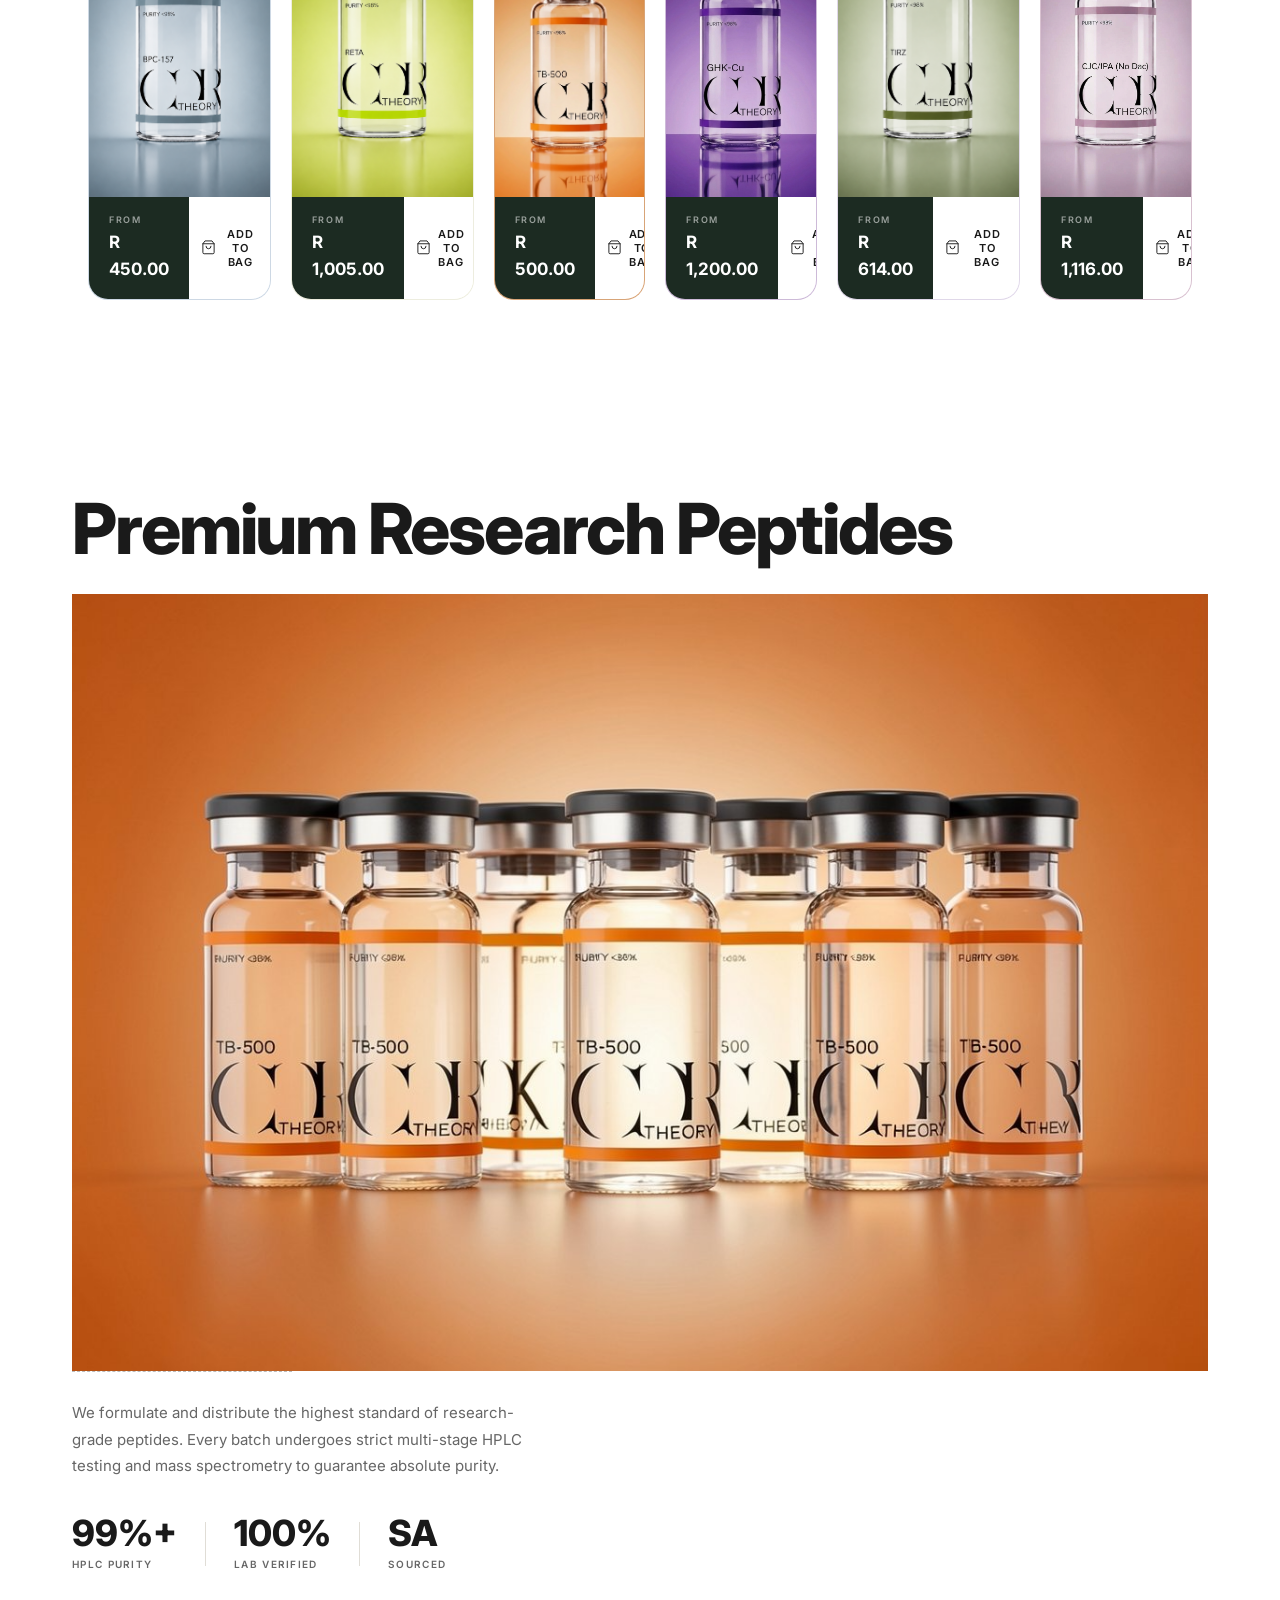
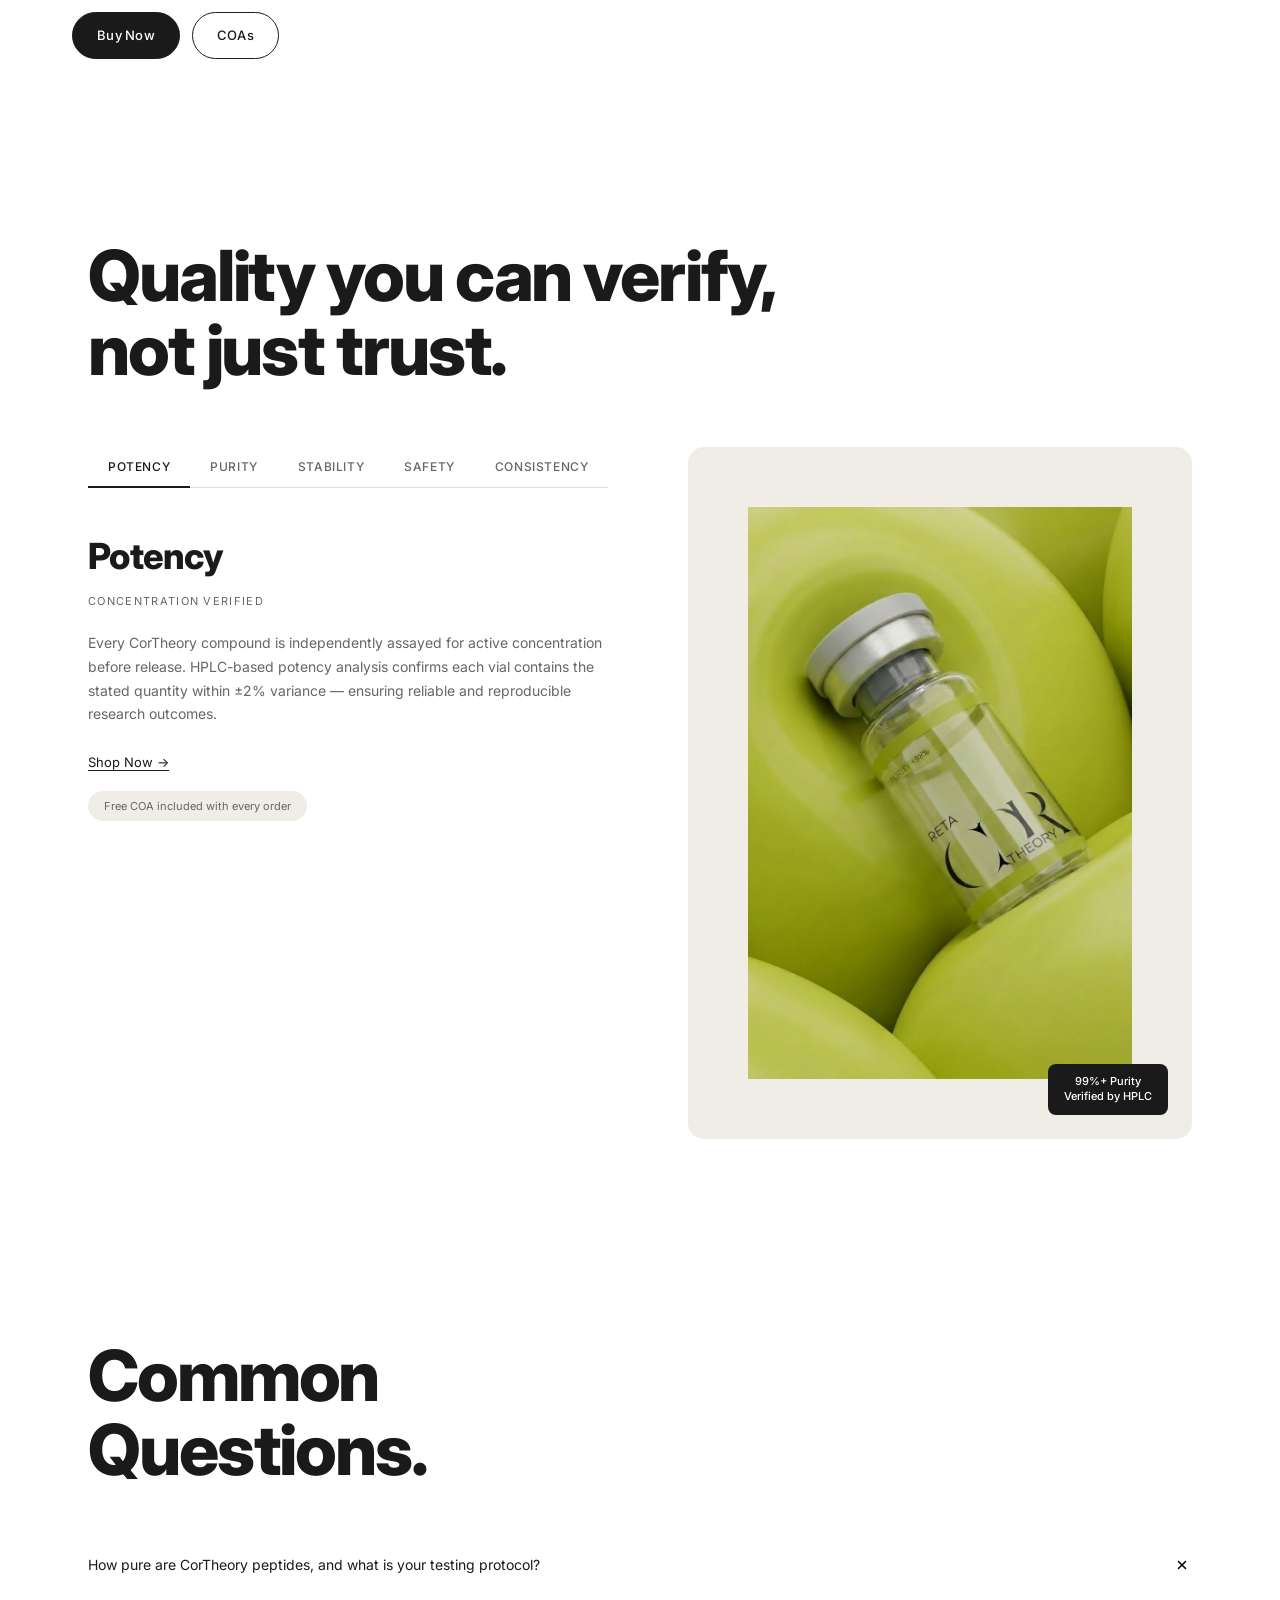
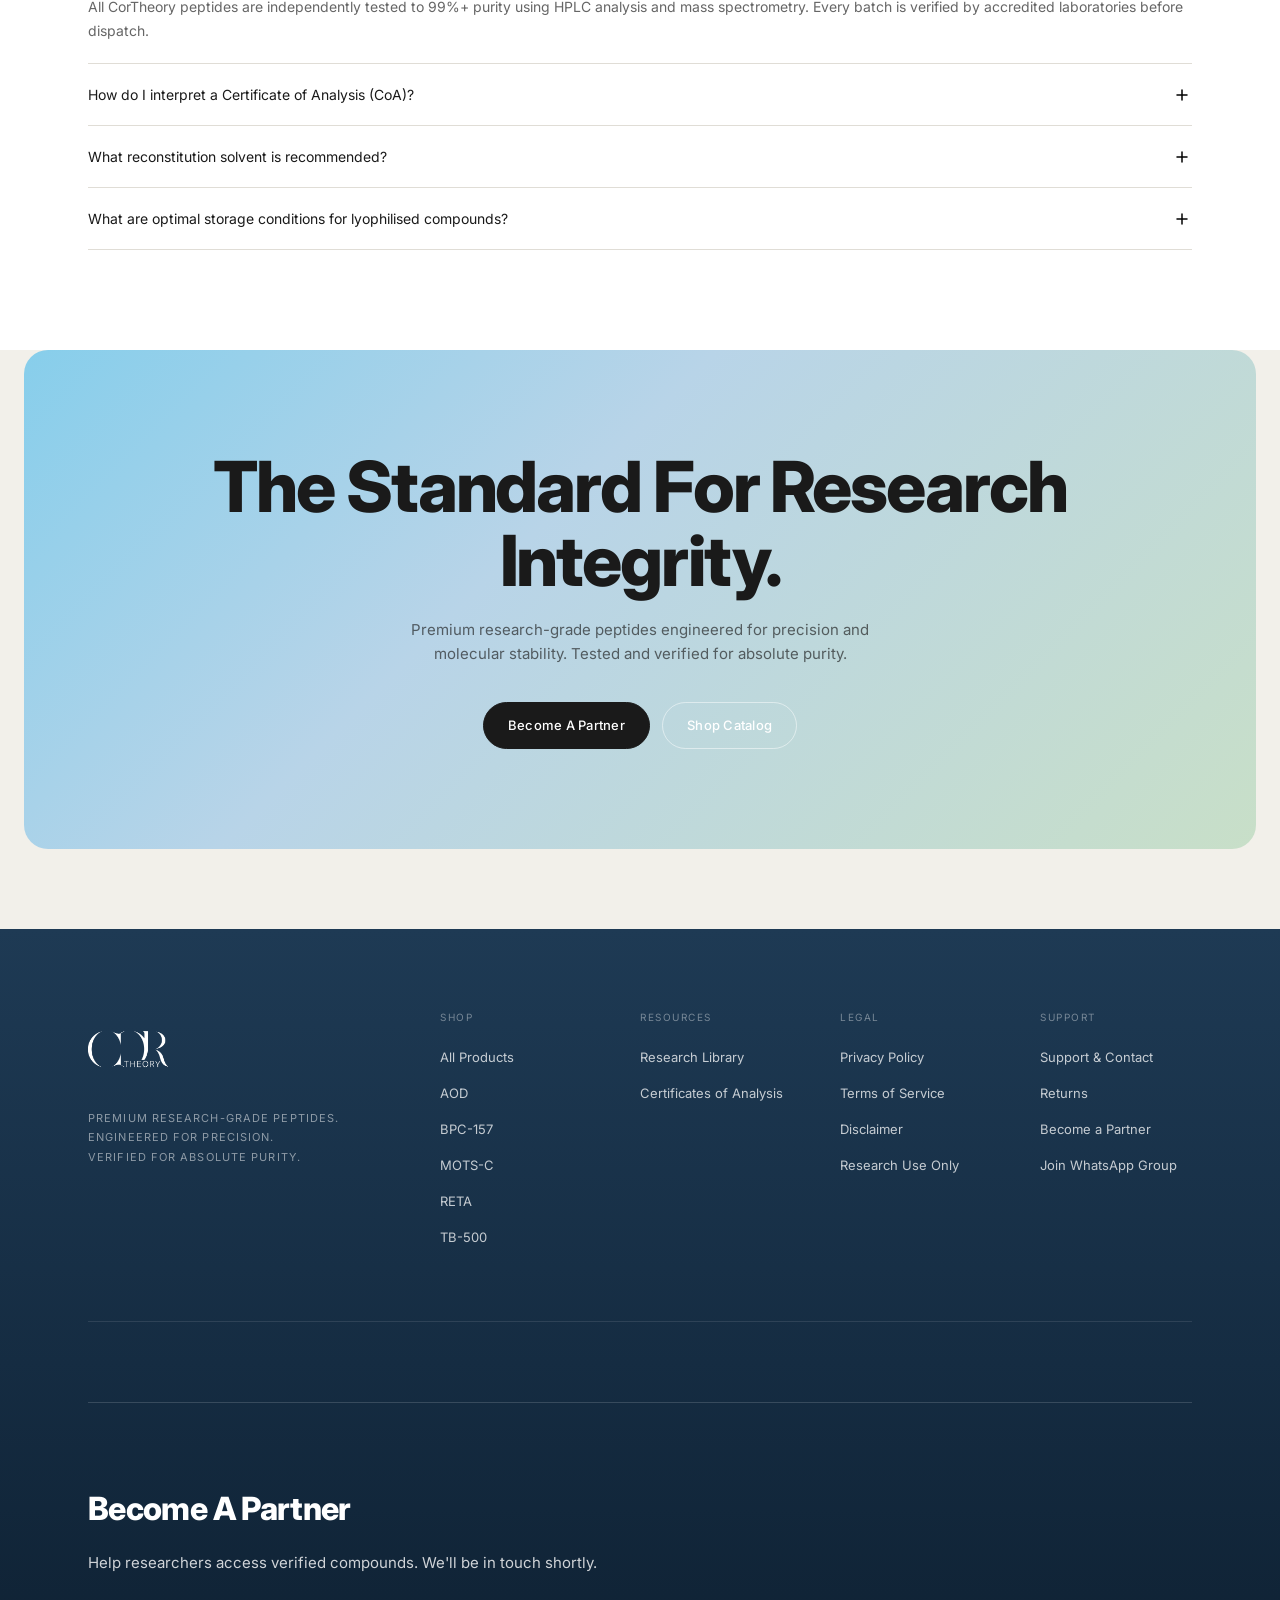
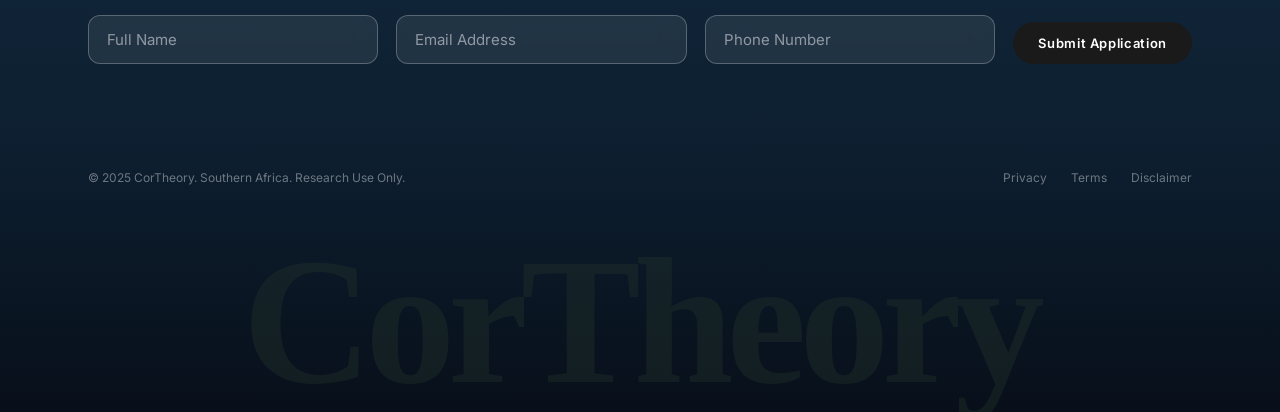
==== commit a7b316f4: "Fix broken product links and Premium Research Peptides heading - Remove AOD and MOTS-C product cards" ====
--- a/index.html
+++ b/index.html
@@ -220,47 +220,6 @@
         </div>
       </a>
 
-      <!-- AOD (Out of Stock) -->
-      <a href="product-aod.html" class="product-card" style="background:#A8D5D8; opacity: 0.6; text-decoration: none; color: inherit;">
-        <div class="product-card__top">
-          <h3 class="product-card__name">AOD</h3>
-          <p class="product-card__type">Metabolic Peptide</p>
-        </div>
-        <div class="product-card__img-wrap">
-          <img src="assets/images/bottle-label-redesign.png" alt="AOD" class="product-card__img" />
-        </div>
-        <div class="product-card__footer">
-          <div class="product-card__price-block">
-            <span class="product-card__from">From</span>
-            <span class="product-card__price">Out of Stock</span>
-          </div>
-          <button class="product-card__btn" data-cart disabled style="opacity: 0.5; cursor: not-allowed;">
-            <svg viewBox="0 0 24 24" fill="none" stroke="currentColor" stroke-width="1.5" stroke-linecap="round" stroke-linejoin="round"><path d="M6 2L3 6v14a2 2 0 002 2h14a2 2 0 002-2V6l-3-4z"/><line x1="3" y1="6" x2="21" y2="6"/><path d="M16 10a4 4 0 01-8 0"/></svg>
-            Out of Stock
-          </button>
-        </div>
-      </a>
-
-      <!-- MOTS-C (Out of Stock) -->
-      <a href="product-motsc.html" class="product-card" style="background:#E0A5A5; opacity: 0.6; text-decoration: none; color: inherit;">
-        <div class="product-card__top">
-          <h3 class="product-card__name">MOTS-C</h3>
-          <p class="product-card__type">Mitochondrial Peptide</p>
-        </div>
-        <div class="product-card__img-wrap">
-          <img src="assets/images/recolour-blue-strips-4.png" alt="MOTS-C" class="product-card__img" />
-        </div>
-        <div class="product-card__footer">
-          <div class="product-card__price-block">
-            <span class="product-card__from">From</span>
-            <span class="product-card__price">Out of Stock</span>
-          </div>
-          <button class="product-card__btn" data-cart disabled style="opacity: 0.5; cursor: not-allowed;">
-            <svg viewBox="0 0 24 24" fill="none" stroke="currentColor" stroke-width="1.5" stroke-linecap="round" stroke-linejoin="round"><path d="M6 2L3 6v14a2 2 0 002 2h14a2 2 0 002-2V6l-3-4z"/><line x1="3" y1="6" x2="21" y2="6"/><path d="M16 10a4 4 0 01-8 0"/></svg>
-            Out of Stock
-          </button>
-        </div>
-      </a>
 
     </div>
   </div>
@@ -270,7 +229,7 @@
 <section class="purity" id="purity">
   <div class="purity__content-wrap">
     <div class="purity__content">
-      <h2 class="purity__heading">Premium Research Peptides.</h2>
+      <h2 class="purity__heading">Premium Research Peptides</h2>
       <!-- ══ HERO IMAGE ════════════════════════════════════════════ -->
       <div class="purity-hero" id="purity-hero">
         <img src="assets/images/purity-hero.png" alt="Research Peptides" class="purity-hero__image" />
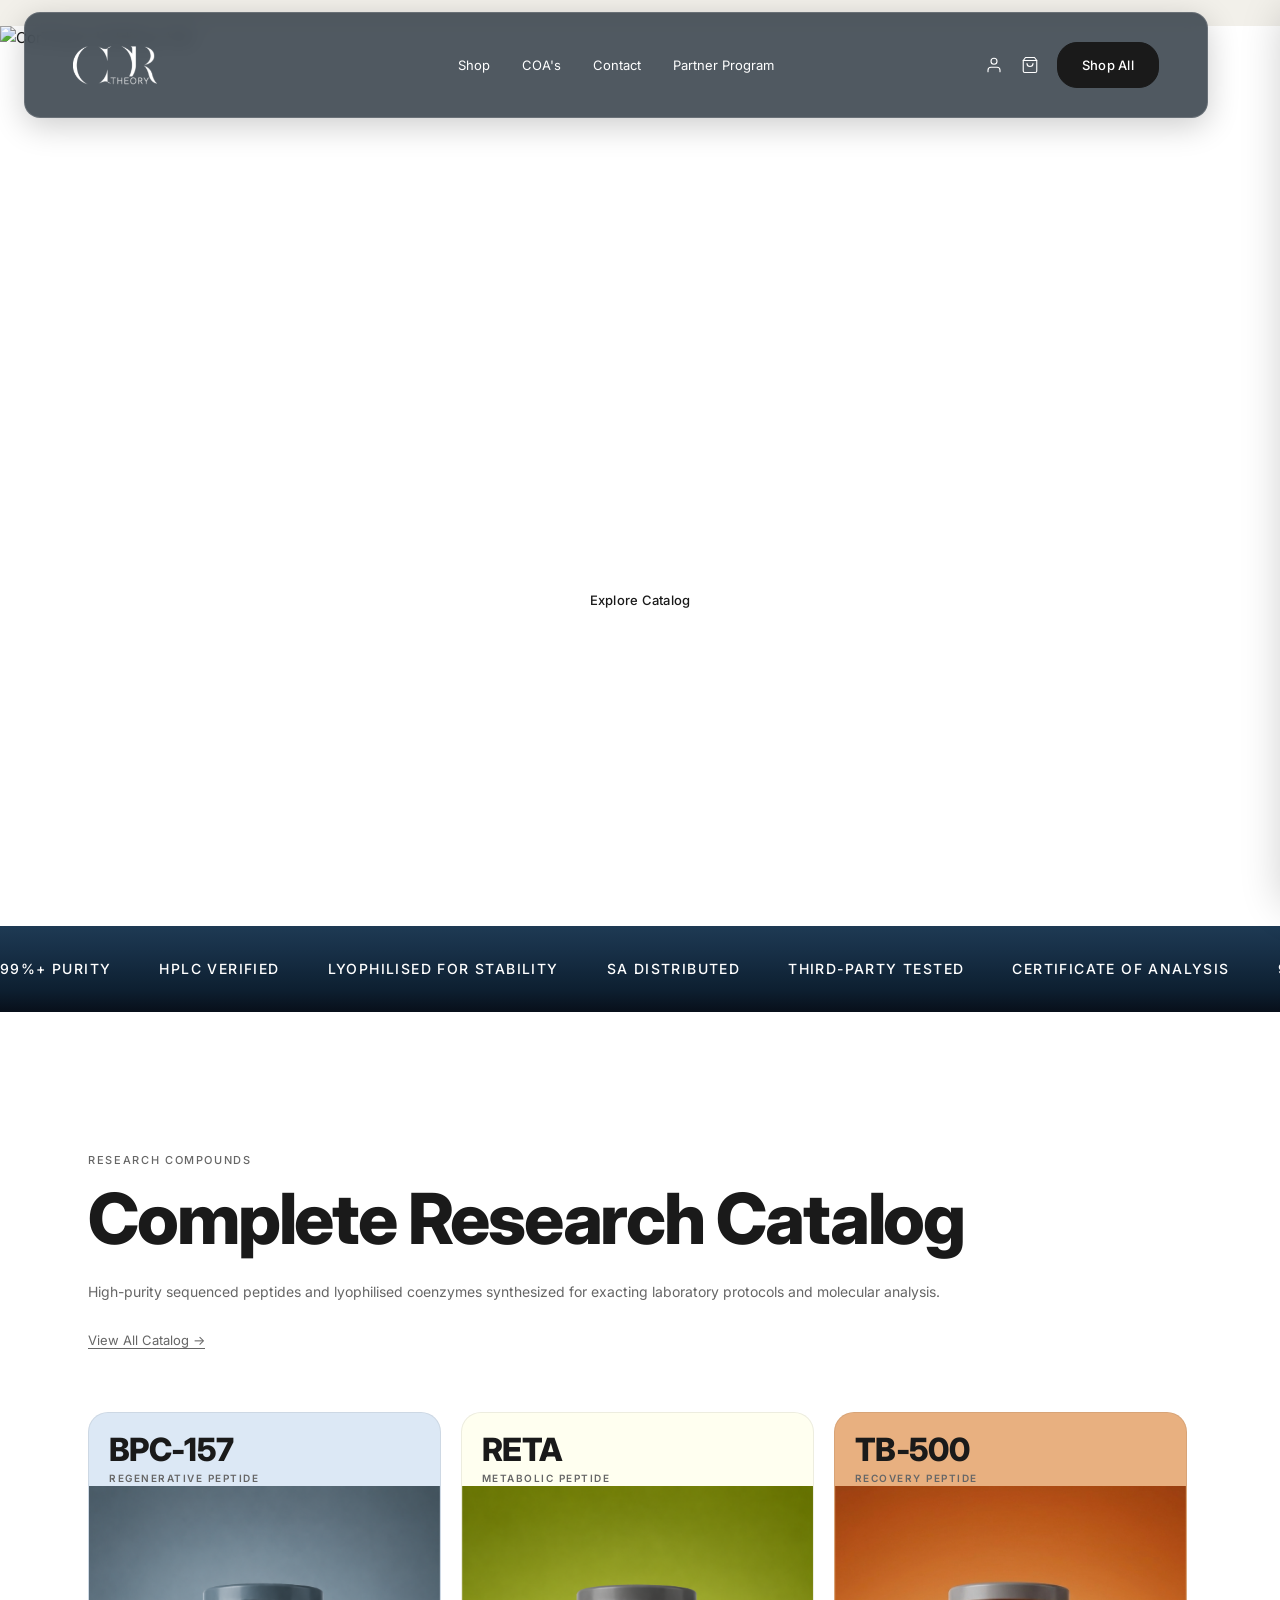
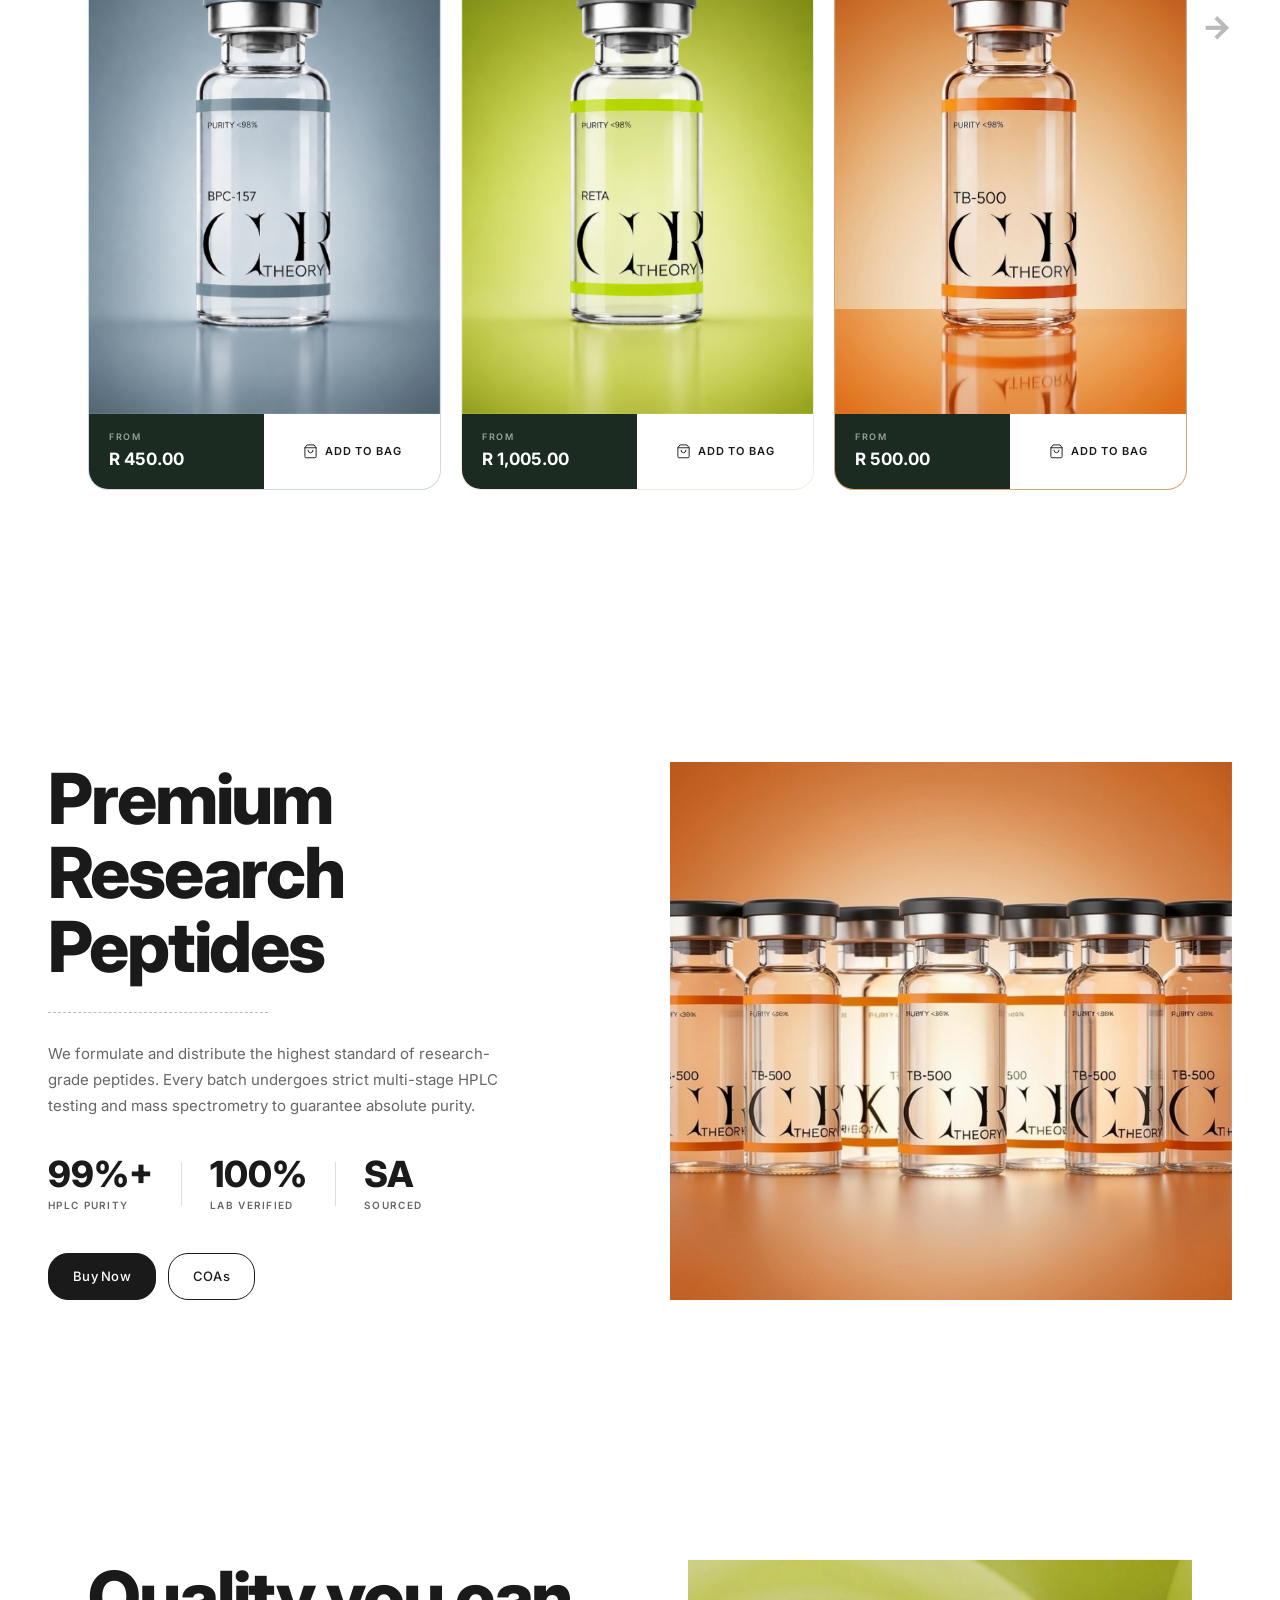
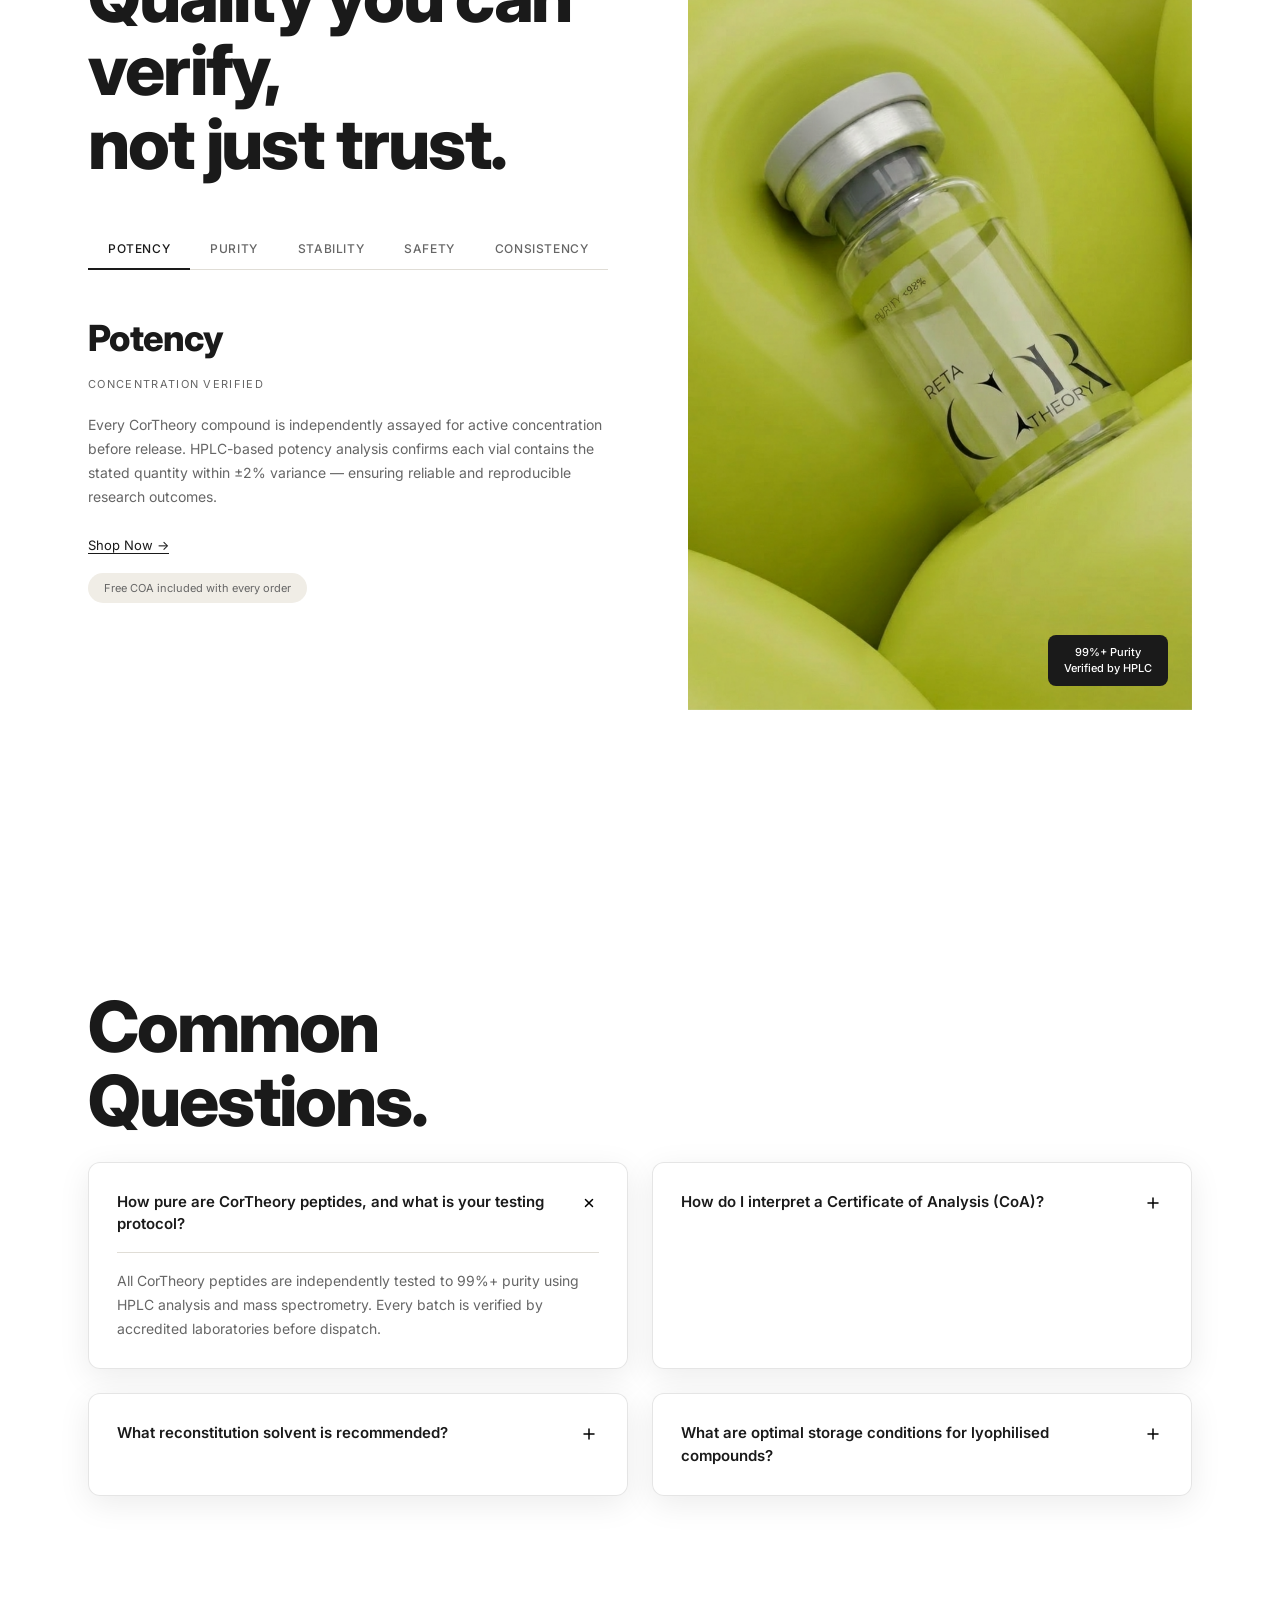
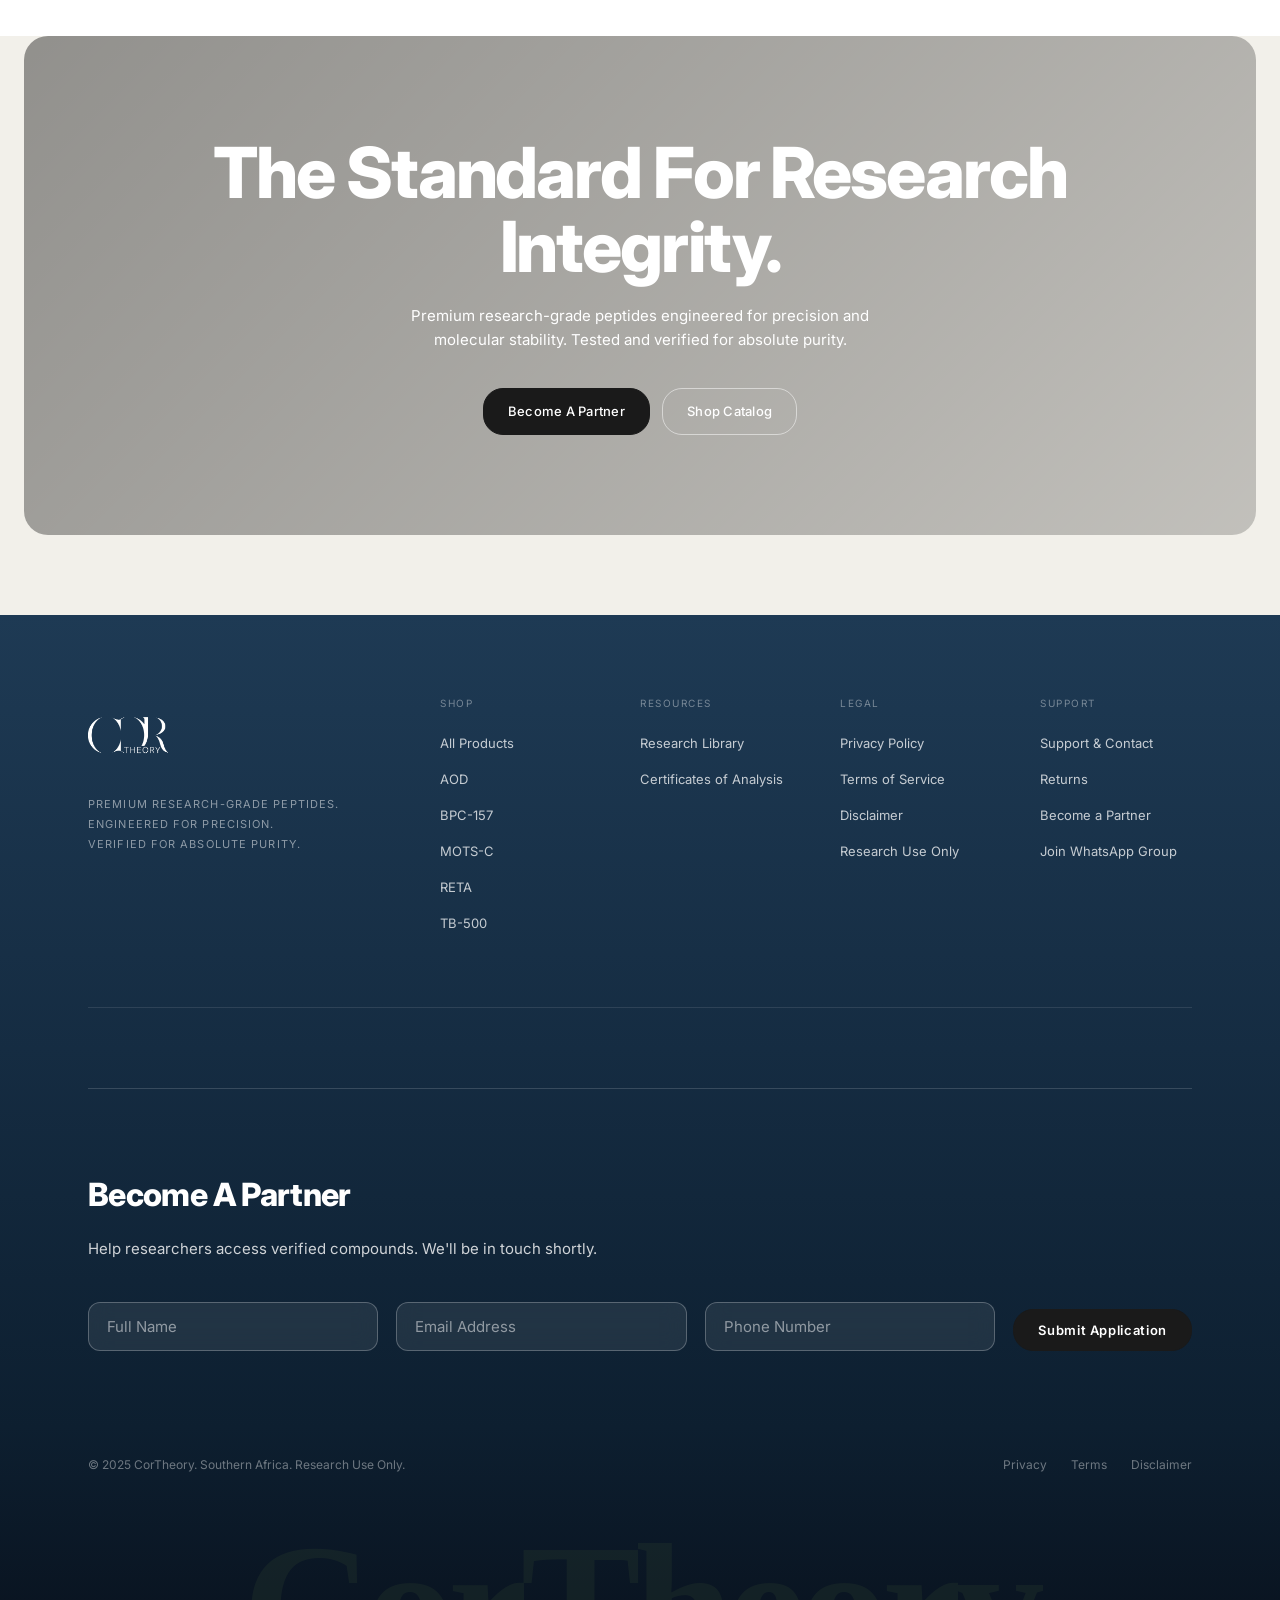
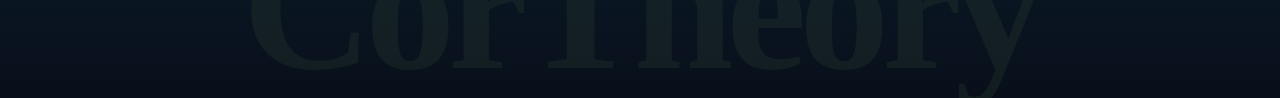
==== commit a0323f5a: "Complete website redesign: hero overlay, floating header, glass morphism FAQ, improved spacing and a" ====
--- a/index.html
+++ b/index.html
@@ -17,7 +17,7 @@
 <nav class="nav" id="nav">
   <div class="nav__inner">
     <a href="#" class="nav__logo">
-      <img src="assets/images/logo-black.png" alt="CorTheory" />
+      <img src="assets/images/cor logo white copy.png" alt="CorTheory" />
     </a>
     <ul class="nav__links">
       <li><a href="shop.html">Shop</a></li>
@@ -62,20 +62,34 @@
 <section class="hero" id="home">
   <div class="hero__inner">
     <div class="hero__content">
-      <p class="hero__eyebrow">Explore Collection</p>
-      <h1 class="hero__title">The CorTheory<br>Difference</h1>
-      <p class="hero__subtitle">Structured hormone optimization for high-performing bodies. South Africa-based. Education-first. Clinical, structured, and human.</p>
+      <h1 class="hero__title">The CorTheory Difference</h1>
       <div class="hero__actions">
-        <a href="#products" class="btn btn-light">Explore Research Catalogue</a>
-        <a href="https://chat.whatsapp.com/YOUR_GROUP_LINK" class="btn btn-light">Join Our WhatsApp Group</a>
+        <a href="#products" class="btn btn-light">Explore Catalog</a>
       </div>
     </div>
     <div class="hero__image-wrap">
-      <img src="assets/images/landscape-resize.png" alt="CorTheory Vials Collection" class="hero__vial" />
+      <img src="assets/images/holding-a-vial copy.png" alt="CorTheory Holding a Vial" class="hero__vial" />
     </div>
   </div>
 </section>
 
+<!-- ══ TRUST STRIP ════════════════════════════════════════════ -->
+<div class="trust-strip">
+  <div class="trust-strip__content">
+    <span>99%+ Purity</span>
+    <span>HPLC Verified</span>
+    <span>Lyophilised for Stability</span>
+    <span>SA Distributed</span>
+    <span>Third-Party Tested</span>
+    <span>Certificate of Analysis</span>
+    <span>99%+ Purity</span>
+    <span>HPLC Verified</span>
+    <span>Lyophilised for Stability</span>
+    <span>SA Distributed</span>
+    <span>Third-Party Tested</span>
+    <span>Certificate of Analysis</span>
+  </div>
+</div>
 
 <!-- ══ PRODUCT ROW ════════════════════════════════════════════ -->
 <section class="products section" id="products">
@@ -230,10 +244,6 @@
   <div class="purity__content-wrap">
     <div class="purity__content">
       <h2 class="purity__heading">Premium Research Peptides</h2>
-      <!-- ══ HERO IMAGE ════════════════════════════════════════════ -->
-      <div class="purity-hero" id="purity-hero">
-        <img src="assets/images/purity-hero.png" alt="Research Peptides" class="purity-hero__image" />
-      </div>
       <div class="purity__rule"></div>
       <p class="purity__body">We formulate and distribute the highest standard of research-grade peptides. Every batch undergoes strict multi-stage HPLC testing and mass spectrometry to guarantee absolute purity.</p>
       <div class="purity__stats">
@@ -257,17 +267,20 @@
         <a href="#coas" class="btn btn-outline">COAs</a>
       </div>
     </div>
+    <!-- ══ HERO IMAGE ════════════════════════════════════════════ -->
+    <div class="purity-hero" id="purity-hero">
+      <img src="assets/images/purity-hero.png" alt="Research Peptides" class="purity-hero__image" />
+    </div>
   </div>
 </section>
 
 <!-- ══ QUALITY TABS ══════════════════════════════════════════ -->
 <section class="quality section" id="quality">
   <div class="container">
-    <h2 class="quality__heading">Quality you can verify,<br>not just trust.</h2>
-
     <div class="quality__layout">
       <!-- Left: tabs -->
       <div class="quality__left">
+        <h2 class="quality__heading">Quality you can verify,<br>not just trust.</h2>
         <div class="quality__tabs-nav" role="tablist">
           <button class="quality__tab active" data-tab="potency">Potency</button>
           <button class="quality__tab" data-tab="purity">Purity</button>
--- a/assets/css/style.css
+++ b/assets/css/style.css
@@ -2,7 +2,12 @@
 *, *::before, *::after { box-sizing: border-box; margin: 0; padding: 0; }
 html { scroll-behavior: smooth; }
 body { font-family: 'Inter', sans-serif; background: #F2F0EA; color: #1a1a1a; font-size: 15px; line-height: 1.6; overflow-x: hidden; }
-img { display: block; max-width: 100%; }
+img { display: block; max-width: 100%; animation: fadeIn 0.8s ease-out forwards; opacity: 0; }
+@keyframes fadeIn { to { opacity: 1; } }
+h1, h2, h3, h4, h5, h6, p, button, a, .btn { animation: fadeInText 0.8s ease-out 1.1s forwards; opacity: 0; }
+.hero__title, .hero__actions { opacity: 1; animation: none; }
+@keyframes fadeInText { to { opacity: 1; } }
+@keyframes float { 0%, 100% { transform: translateY(0px); } 50% { transform: translateY(-20px); } }
 a { text-decoration: none; color: inherit; }
 ul { list-style: none; }
 button { cursor: pointer; border: none; background: none; font-family: inherit; }
@@ -25,10 +30,10 @@
 
 /* ── CONTAINER ────────────────────────────────────────── */
 .container { max-width: 1200px; margin: 0 auto; padding: 0 48px; }
-.section { padding: 100px 0; }
+.section { padding: 140px 0; }
 
 /* ── BUTTONS ──────────────────────────────────────────── */
-.btn { display: inline-flex; align-items: center; gap: 8px; padding: 12px 24px; border-radius: 100px; font-family: 'Inter', sans-serif; font-size: 13px; font-weight: 500; letter-spacing: 0.02em; transition: all 0.2s ease; cursor: pointer; }
+.btn { display: inline-flex; align-items: center; gap: 8px; padding: 12px 24px; border-radius: 20px; font-family: 'Inter', sans-serif; font-size: 13px; font-weight: 500; letter-spacing: 0.02em; transition: all 0.2s ease; cursor: pointer; }
 .btn-dark { background: #1a1a1a; color: #fff; border: 1.5px solid #1a1a1a; }
 .btn-dark:hover { background: #333; }
 .btn-outline { background: transparent; color: #1a1a1a; border: 1.5px solid #1a1a1a; }
@@ -45,15 +50,18 @@
 .section-link { font-size: 13px; color: var(--muted); text-decoration: underline; text-underline-offset: 3px; white-space: nowrap; margin-bottom: 8px; }
 
 /* ── NAV ──────────────────────────────────────────────── */
-.nav { position: sticky; top: 0; z-index: 100; background: #ffffff; border-bottom: 1px solid transparent; transition: all 0.3s ease; }
+.nav { position: sticky; top: 12px; left: 24px; right: 24px; z-index: 100; background: rgba(50, 60, 70, 0.85); backdrop-filter: blur(10px); border: 1px solid rgba(255, 255, 255, 0.15); border-radius: 16px; margin: 0 24px; box-shadow: 0 8px 32px rgba(0, 0, 0, 0.2); transition: all 0.3s ease; width: calc(100% - 96px); }
 .nav.scrolled { position: fixed; top: 12px; left: 24px; right: 24px; background: rgba(50, 60, 70, 0.75); backdrop-filter: blur(10px); border-radius: 16px; border: 1px solid rgba(255, 255, 255, 0.1); box-shadow: 0 8px 32px rgba(0, 0, 0, 0.2); width: calc(100% - 48px); }
-.nav__inner { max-width: 1200px; margin: 0 auto; padding: 0 48px; height: 60px; display: grid; grid-template-columns: 1fr auto 1fr; align-items: center; gap: 40px; }
-.nav__logo img { height: 28px; width: auto; }
+.nav.scrolled .nav__links a { color: #ffffff; }
+.nav.scrolled .nav__icon { color: #ffffff; }
+.nav.scrolled .btn-dark { background: #ffffff; color: #1a1a1a; border-color: #ffffff; }
+.nav__inner { max-width: 1200px; margin: 0 auto; padding: 10px 48px; height: auto; min-height: 60px; display: grid; grid-template-columns: 1fr auto 1fr; align-items: center; gap: 40px; }
+.nav__logo img { height: 84px; width: auto; }
 .nav__links { display: flex; gap: 32px; justify-self: center; }
-.nav__links a { font-size: 13px; color: var(--dark); transition: opacity 0.2s; }
+.nav__links a { font-size: 13px; color: #ffffff; transition: opacity 0.2s; }
 .nav__links a:hover { opacity: 0.6; }
 .nav__right { display: flex; align-items: center; gap: 16px; margin-left: auto; }
-.nav__icon { color: var(--dark); width: 20px; height: 20px; display: flex; align-items: center; }
+.nav__icon { color: #ffffff; width: 20px; height: 20px; display: flex; align-items: center; }
 .nav__icon svg { width: 18px; height: 18px; }
 .nav__hamburger { display: none; flex-direction: column; gap: 5px; }
 .nav__hamburger span { display: block; width: 22px; height: 1.5px; background: var(--dark); }
@@ -62,19 +70,25 @@
 .nav__mobile.open { display: flex; }
 
 /* ── HERO ─────────────────────────────────────────────── */
-.hero { min-height: 100vh; background: url('../images/landscape-resize.png') center/cover no-repeat; display: flex; align-items: center; justify-content: flex-start; overflow: hidden; position: relative; }
-.hero::before { content: ''; position: absolute; inset: 0; background: linear-gradient(90deg, rgba(0,0,0,0.3) 0%, rgba(0,0,0,0.1) 40%, transparent 100%); z-index: 1; }
-.hero__inner { max-width: 1200px; margin: 0 auto; padding: 80px 48px; width: 100%; z-index: 10; position: relative; display: flex; align-items: center; }
-.hero__image-wrap { display: none; }
-.hero__vial { display: none; }
-.hero__content { max-width: 560px; }
-.hero__eyebrow { font-size: 11px; font-weight: 500; letter-spacing: 0.2em; text-transform: uppercase; color: rgba(255,255,255,0.8); margin-bottom: 20px; }
-.hero__title { font-family: 'Inter', sans-serif; font-size: 80px; font-weight: 800; line-height: 1.0; color: #ffffff; margin-bottom: 24px; letter-spacing: -0.03em; text-shadow: 0 2px 10px rgba(0,0,0,0.3); }
-.hero__subtitle { font-size: 15px; color: rgba(255,255,255,0.9); line-height: 1.7; margin-bottom: 36px; max-width: 420px; }
-.hero__actions { display: flex; gap: 12px; flex-wrap: wrap; }
+.hero { min-height: 100vh; background: #ffffff; display: flex; align-items: center; justify-content: center; overflow: hidden; position: relative; margin-top: -80px; padding-top: 80px; }
+.hero::before { display: none; }
+.hero__inner { max-width: 100%; margin: 0 auto; padding: 0; width: 100%; z-index: 10; position: absolute; top: 0; left: 0; right: 0; bottom: 0; display: flex; flex-direction: column; align-items: center; justify-content: center; }
+.hero__image-wrap { position: absolute; top: 0; left: 0; right: 0; bottom: 0; display: flex; align-items: center; justify-content: center; width: 100%; height: 100%; z-index: 1; }
+.hero__vial { display: block; width: 100%; height: 100%; object-fit: cover; }
+.hero__content { max-width: 700px; text-align: center; position: relative; z-index: 2; }
+.hero__eyebrow { font-size: 11px; font-weight: 500; letter-spacing: 0.2em; text-transform: uppercase; color: #ffffff; margin-bottom: 20px; text-shadow: 0 2px 8px rgba(0,0,0,0.3); }
+.hero__title { font-family: 'Inter', sans-serif; font-size: clamp(48px, 8vw, 100px); font-weight: 900; line-height: 1.0; color: #ffffff; margin-bottom: 48px; letter-spacing: -0.03em; animation: float 3s ease-in-out infinite !important; opacity: 1 !important; }
+.hero__subtitle { font-size: 15px; color: rgba(255,255,255,0.95); line-height: 1.7; margin-bottom: 36px; max-width: 100%; text-shadow: 0 1px 4px rgba(0,0,0,0.2); }
+.hero__actions { display: flex; gap: 12px; flex-wrap: wrap; justify-content: center; }
+
+/* ── TRUST STRIP ──────────────────────────────────────── */
+.trust-strip { background: linear-gradient(180deg, #1E3A54 0%, #152C42 40%, #0D1F30 75%, #080F1A 100%); padding: 32px 0; overflow: hidden; }
+.trust-strip__content { display: flex; gap: 48px; animation: scrollText 30s linear infinite; white-space: nowrap; }
+.trust-strip__content span { color: #ffffff; font-size: 14px; font-weight: 500; letter-spacing: 0.1em; text-transform: uppercase; }
+@keyframes scrollText { 0% { transform: translateX(0); } 100% { transform: translateX(-100%); } }
 
 /* ── CATEGORIES ───────────────────────────────────────── */
-.categories { padding: 80px 0; background: #ffffff; }
+.categories { padding: 120px 0; background: #ffffff; }
 .categories__grid { display: grid; grid-template-columns: 1fr 1fr; grid-template-rows: auto auto; gap: 12px; }
 .categories__grid .cat-card:nth-child(3),
 .categories__grid .cat-card:nth-child(4),
@@ -102,15 +116,15 @@
 .cat-card--muscle { background: #8B4513; }
 
 /* ── PRODUCTS ─────────────────────────────────────────── */
-.products { padding: 100px 0; background: #ffffff; position: relative; }
+.products { padding: 140px 0; background: #ffffff; position: relative; }
 .products::after { content: '→'; position: absolute; right: 48px; top: 50%; transform: translateY(-50%); font-size: 32px; color: rgba(26,26,26,0.3); font-weight: 800; animation: bounce 2s infinite; pointer-events: none; }
 @keyframes bounce { 0%, 100% { transform: translateY(-50%) translateX(0); } 50% { transform: translateY(-50%) translateX(8px); } }
-.products__layout { display: grid; grid-template-columns: 1fr 1fr; gap: 60px; margin-bottom: 60px; align-items: start; }
+.products__layout { display: grid; grid-template-columns: 1fr; gap: 24px; margin-bottom: 60px; align-items: start; }
 .products__intro-body { font-size: 14px; color: var(--muted); line-height: 1.7; }
 .products__row { display: flex; gap: 20px; overflow-x: auto; overflow-y: hidden; -webkit-overflow-scrolling: touch; scroll-behavior: smooth; padding-bottom: 12px; width: 100%; }
 .products__row--grid { display: grid; grid-template-columns: repeat(3, 1fr); gap: 24px; overflow: visible; padding-bottom: 0; }
 
-.product-card { border-radius: 20px; overflow: hidden; border: 1px solid rgba(0,0,0,0.07); transition: transform 0.2s, box-shadow 0.2s; display: flex; flex-direction: column; }
+.product-card { border-radius: 20px; overflow: hidden; border: 1px solid rgba(0,0,0,0.07); transition: transform 0.2s, box-shadow 0.2s; display: flex; flex-direction: column; flex: 0 0 calc(33.333% - 15px); }
 .product-card:hover { transform: translateY(-4px); box-shadow: 0 16px 48px rgba(0,0,0,0.1); }
 .product-card__top { padding: 20px 20px 0; }
 .product-card__name { font-family: 'Inter', sans-serif; font-size: 32px; font-weight: 800; color: var(--dark); letter-spacing: -0.02em; line-height: 1.05; margin-bottom: 4px; }
@@ -174,13 +188,13 @@
 }
 
 /* ── PURITY ───────────────────────────────────────────── */
-.purity-hero { width: 100%; overflow: hidden; }
-
-.purity-hero__image { width: 100%; height: auto; display: block; }
-
-.purity { padding: 80px 72px; background: #ffffff; }
-
-.purity__content-wrap { max-width: 100%; width: 100%; }
+.purity-hero { width: 100%; overflow: hidden; height: 100%; min-height: 400px; }
+
+.purity-hero__image { width: 100%; height: 100%; object-fit: cover; display: block; }
+
+.purity { padding: 120px 48px; background: #ffffff; }
+
+.purity__content-wrap { max-width: 1200px; width: 100%; margin: 0 auto; display: grid; grid-template-columns: 1fr 1fr; gap: 60px; align-items: center; }
 
 .purity__content {
   display: flex;
@@ -219,9 +233,9 @@
 .purity__actions { display: flex; gap: 12px; }
 
 /* ── QUALITY ──────────────────────────────────────────── */
-.quality { background: #ffffff; padding: 100px 0; }
-.quality__heading { font-family: 'Inter', sans-serif; font-size: clamp(52px, 5.5vw, 80px); font-weight: 800; line-height: 1.05; max-width: 700px; margin-bottom: 60px; letter-spacing: -0.03em; }
-.quality__layout { display: grid; grid-template-columns: 1fr 1fr; gap: 80px; align-items: start; }
+.quality { background: #ffffff; padding: 140px 0; }
+.quality__heading { font-family: 'Inter', sans-serif; font-size: clamp(52px, 5.5vw, 80px); font-weight: 800; line-height: 1.05; max-width: 700px; margin-bottom: 48px; letter-spacing: -0.03em; }
+.quality__layout { display: grid; grid-template-columns: 1fr 1fr; gap: 80px; align-items: flex-start; }
 .quality__tabs-nav { display: flex; gap: 0; border-bottom: 1px solid var(--border); margin-bottom: 40px; }
 .quality__tab { padding: 12px 20px; font-size: 12px; font-weight: 500; letter-spacing: 0.05em; text-transform: uppercase; color: var(--muted); border-bottom: 2px solid transparent; margin-bottom: -1px; transition: all 0.2s; background: none; }
 .quality__tab.active { color: var(--dark); border-bottom-color: var(--dark); }
@@ -232,21 +246,22 @@
 .quality__panel-body { font-size: 14px; color: var(--muted); line-height: 1.7; margin-bottom: 24px; }
 .quality__panel-link { font-size: 13px; color: var(--dark); text-decoration: underline; text-underline-offset: 3px; display: inline-block; margin-bottom: 20px; }
 .quality__badge { font-size: 11px; background: #f0ede6; padding: 8px 16px; border-radius: 100px; color: var(--muted); }
-.quality__image-wrap { position: relative; display: flex; align-items: center; justify-content: center; background: #f0ede6; border-radius: var(--radius); padding: 60px; min-height: 600px; }
+.quality__image-wrap { position: relative; display: flex; align-items: flex-start; justify-content: center; background: transparent; border-radius: var(--radius); padding: 0; min-height: auto; }
 .quality__vial { height: 100%; width: auto; object-fit: contain; }
 .quality__purity-badge { position: absolute; bottom: 24px; right: 24px; background: var(--dark); color: #fff; font-size: 11px; font-weight: 500; padding: 10px 16px; border-radius: 8px; line-height: 1.4; text-align: center; }
 
 /* ── FAQ ──────────────────────────────────────────────── */
-.faq { background: #ffffff; padding: 100px 0; }
-.faq__layout { display: grid; grid-template-columns: 1fr; gap: 80px; }
-.faq__heading { font-family: 'Inter', sans-serif; font-size: clamp(52px, 5.5vw, 80px); font-weight: 800; line-height: 1.05; margin-bottom: 48px; letter-spacing: -0.03em; }
-.faq__item { border-bottom: 1px solid var(--border); }
-.faq__btn { width: 100%; display: flex; align-items: center; justify-content: space-between; padding: 20px 0; gap: 20px; text-align: left; }
-.faq__q { font-size: 14px; color: var(--dark); line-height: 1.5; flex: 1; }
-.faq__icon { flex-shrink: 0; width: 20px; height: 20px; display: flex; align-items: center; justify-content: center; }
+.faq { background: #ffffff; padding: 140px 0; }
+.faq__layout { display: grid; grid-template-columns: 1fr; gap: 60px; }
+.faq__left { display: grid; grid-template-columns: 1fr 1fr; gap: 24px; }
+.faq__heading { grid-column: 1 / -1; font-family: 'Inter', sans-serif; font-size: clamp(52px, 5.5vw, 80px); font-weight: 800; line-height: 1.05; margin-bottom: 0; letter-spacing: -0.03em; }
+.faq__item { border: 1px solid rgba(0, 0, 0, 0.1); border-radius: 12px; padding: 28px; background: rgba(255, 255, 255, 0.7); backdrop-filter: blur(20px); -webkit-backdrop-filter: blur(20px); box-shadow: 0 8px 32px rgba(0, 0, 0, 0.08); }
+.faq__btn { width: 100%; display: flex; align-items: flex-start; justify-content: space-between; padding: 0; gap: 20px; text-align: left; background: transparent; }
+.faq__q { font-size: 15px; font-weight: 600; color: var(--dark); line-height: 1.5; flex: 1; }
+.faq__icon { flex-shrink: 0; width: 20px; height: 20px; display: flex; align-items: center; justify-content: center; margin-top: 2px; }
 .faq__icon svg { width: 12px; height: 12px; transition: transform 0.3s; }
 .faq__item.open .faq__icon svg { transform: rotate(45deg); }
-.faq__answer { display: none; padding: 0 0 20px; }
+.faq__answer { display: none; padding: 16px 0 0; margin-top: 16px; border-top: 1px solid var(--border); }
 .faq__item.open .faq__answer { display: block; }
 .faq__answer p { font-size: 14px; color: var(--muted); line-height: 1.7; }
 .faq__cats { display: grid; grid-template-columns: 1fr 1fr; gap: 10px; }
@@ -262,10 +277,12 @@
 
 /* ── CTA ──────────────────────────────────────────────── */
 .cta-wrap { padding: 0 24px 80px; }
-.cta { background: linear-gradient(135deg, #87CEEB 0%, #B8D4E8 40%, #C8DFC8 100%); border-radius: 24px; overflow: hidden; }
+.cta { background: url('../images/landscape-resize.png') center/cover no-repeat; border-radius: 24px; overflow: hidden; position: relative; }
+.cta::before { content: ''; position: absolute; inset: 0; background: linear-gradient(135deg, rgba(0,0,0,0.4) 0%, rgba(0,0,0,0.2) 100%); z-index: 1; }
+.cta__inner { position: relative; z-index: 2; }
 .cta__inner { padding: 100px 80px; text-align: center; }
-.cta__title { font-family: 'Inter', sans-serif; font-size: clamp(52px, 5.5vw, 80px); font-weight: 800; color: var(--dark); line-height: 1.05; margin-bottom: 20px; letter-spacing: -0.03em; }
-.cta__sub { font-size: 15px; color: rgba(26,26,26,0.65); max-width: 480px; margin: 0 auto 36px; line-height: 1.6; }
+.cta__title { font-family: 'Inter', sans-serif; font-size: clamp(52px, 5.5vw, 80px); font-weight: 800; color: #ffffff; line-height: 1.05; margin-bottom: 20px; letter-spacing: -0.03em; }
+.cta__sub { font-size: 15px; color: #ffffff; max-width: 480px; margin: 0 auto 36px; line-height: 1.6; }
 .cta__actions { display: flex; gap: 12px; justify-content: center; }
 
 /* ── FOOTER ───────────────────────────────────────────── */
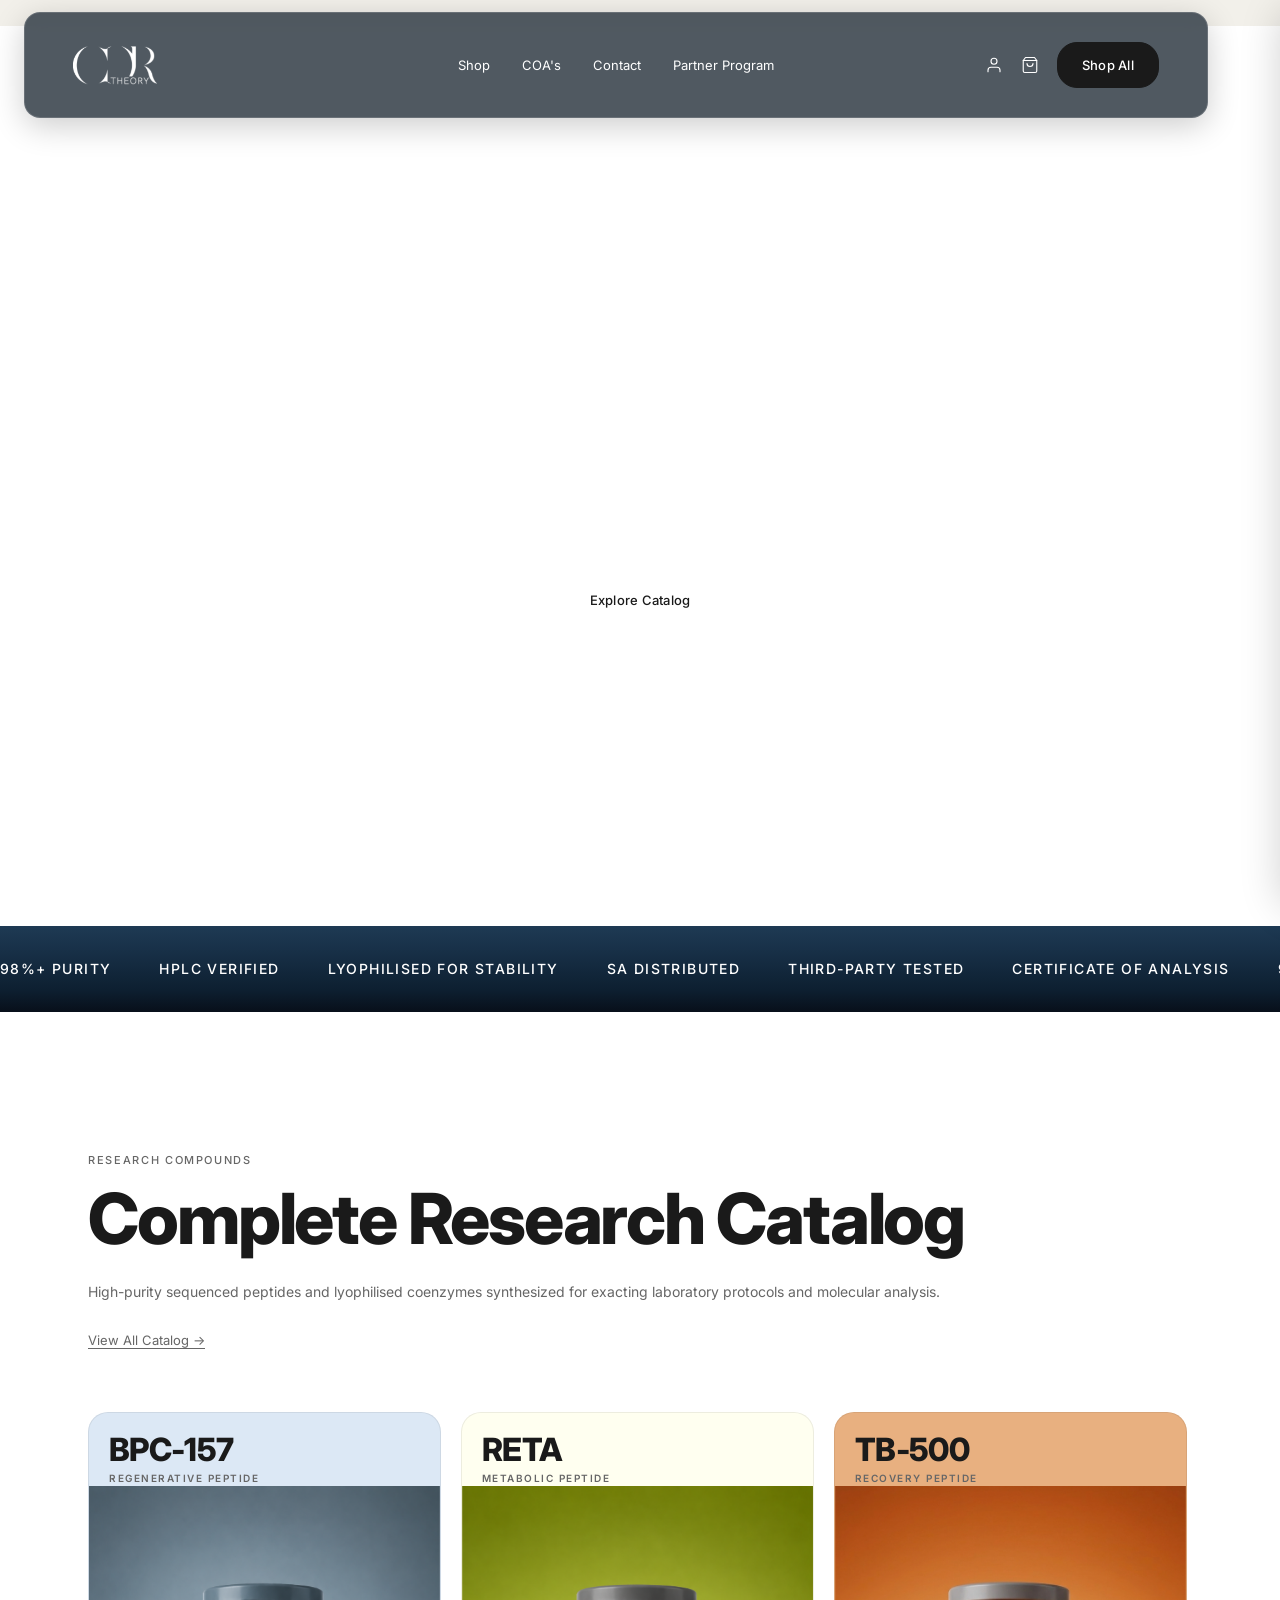
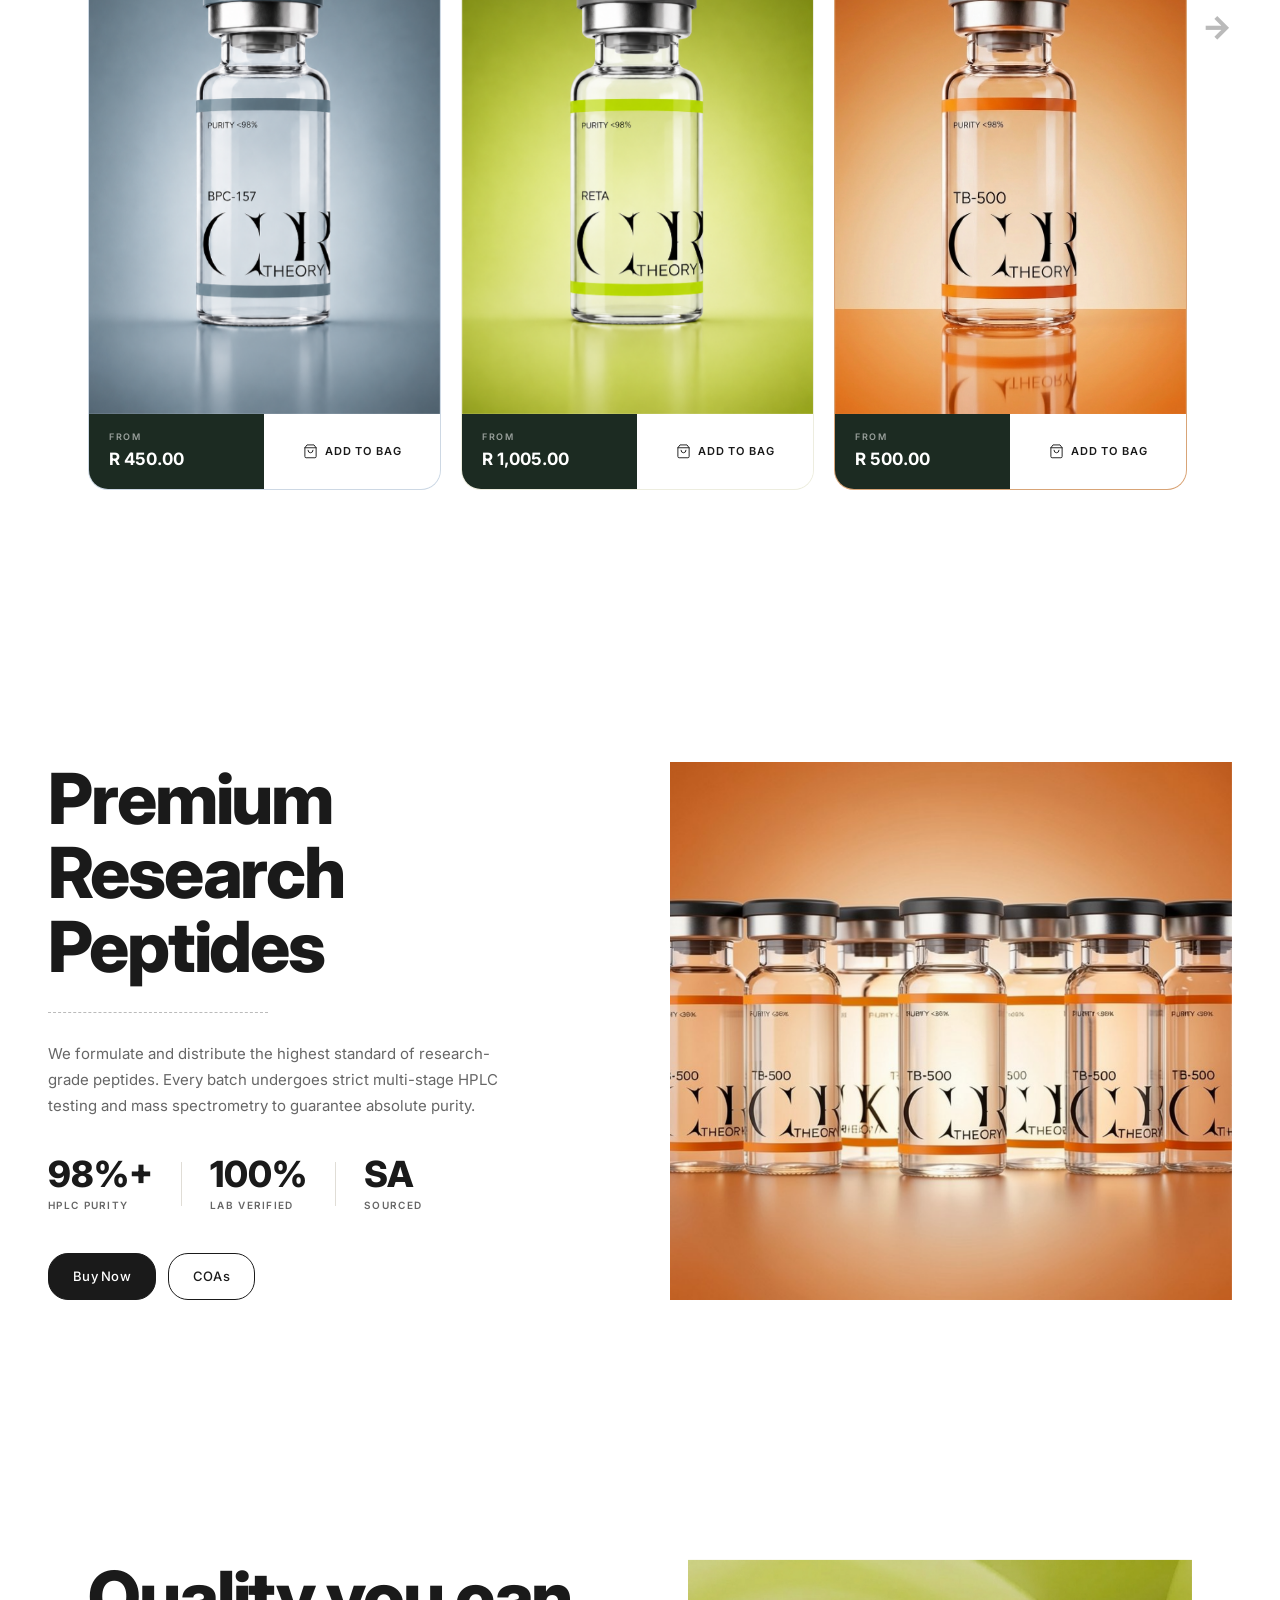
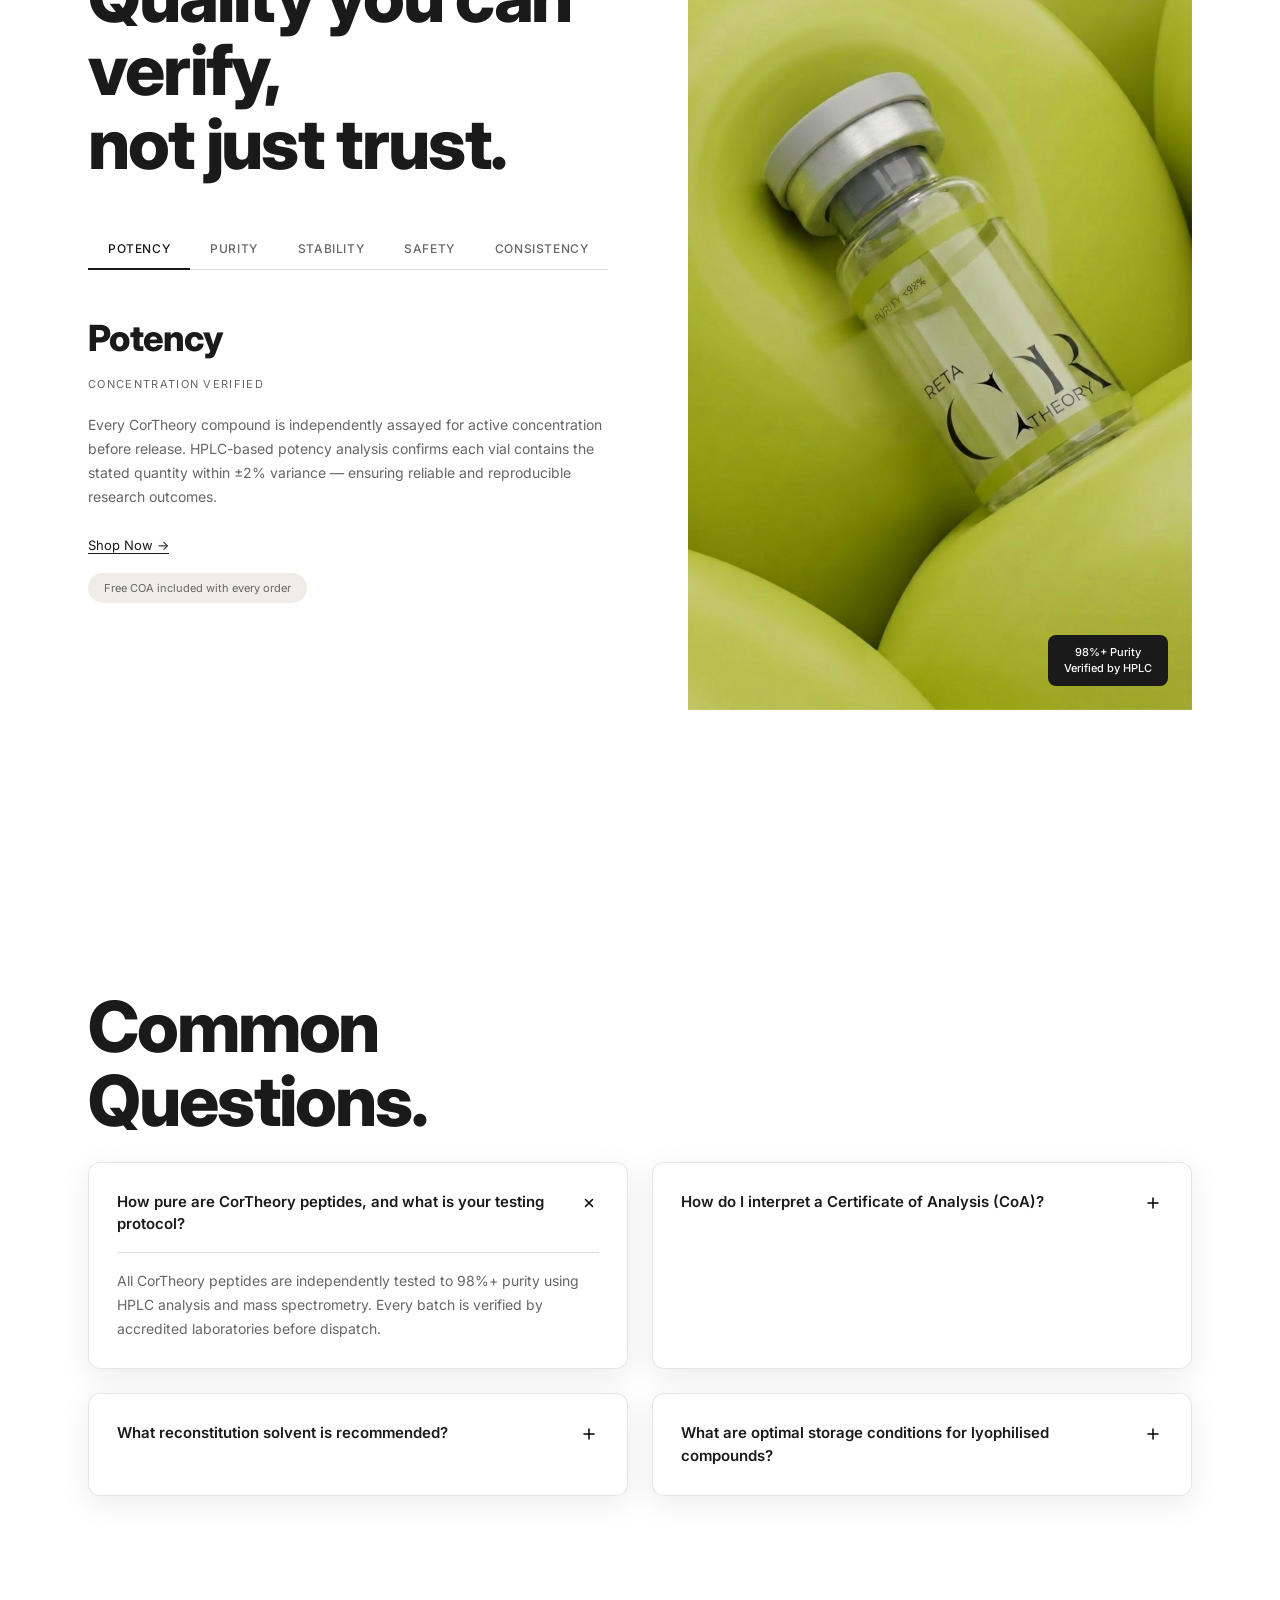
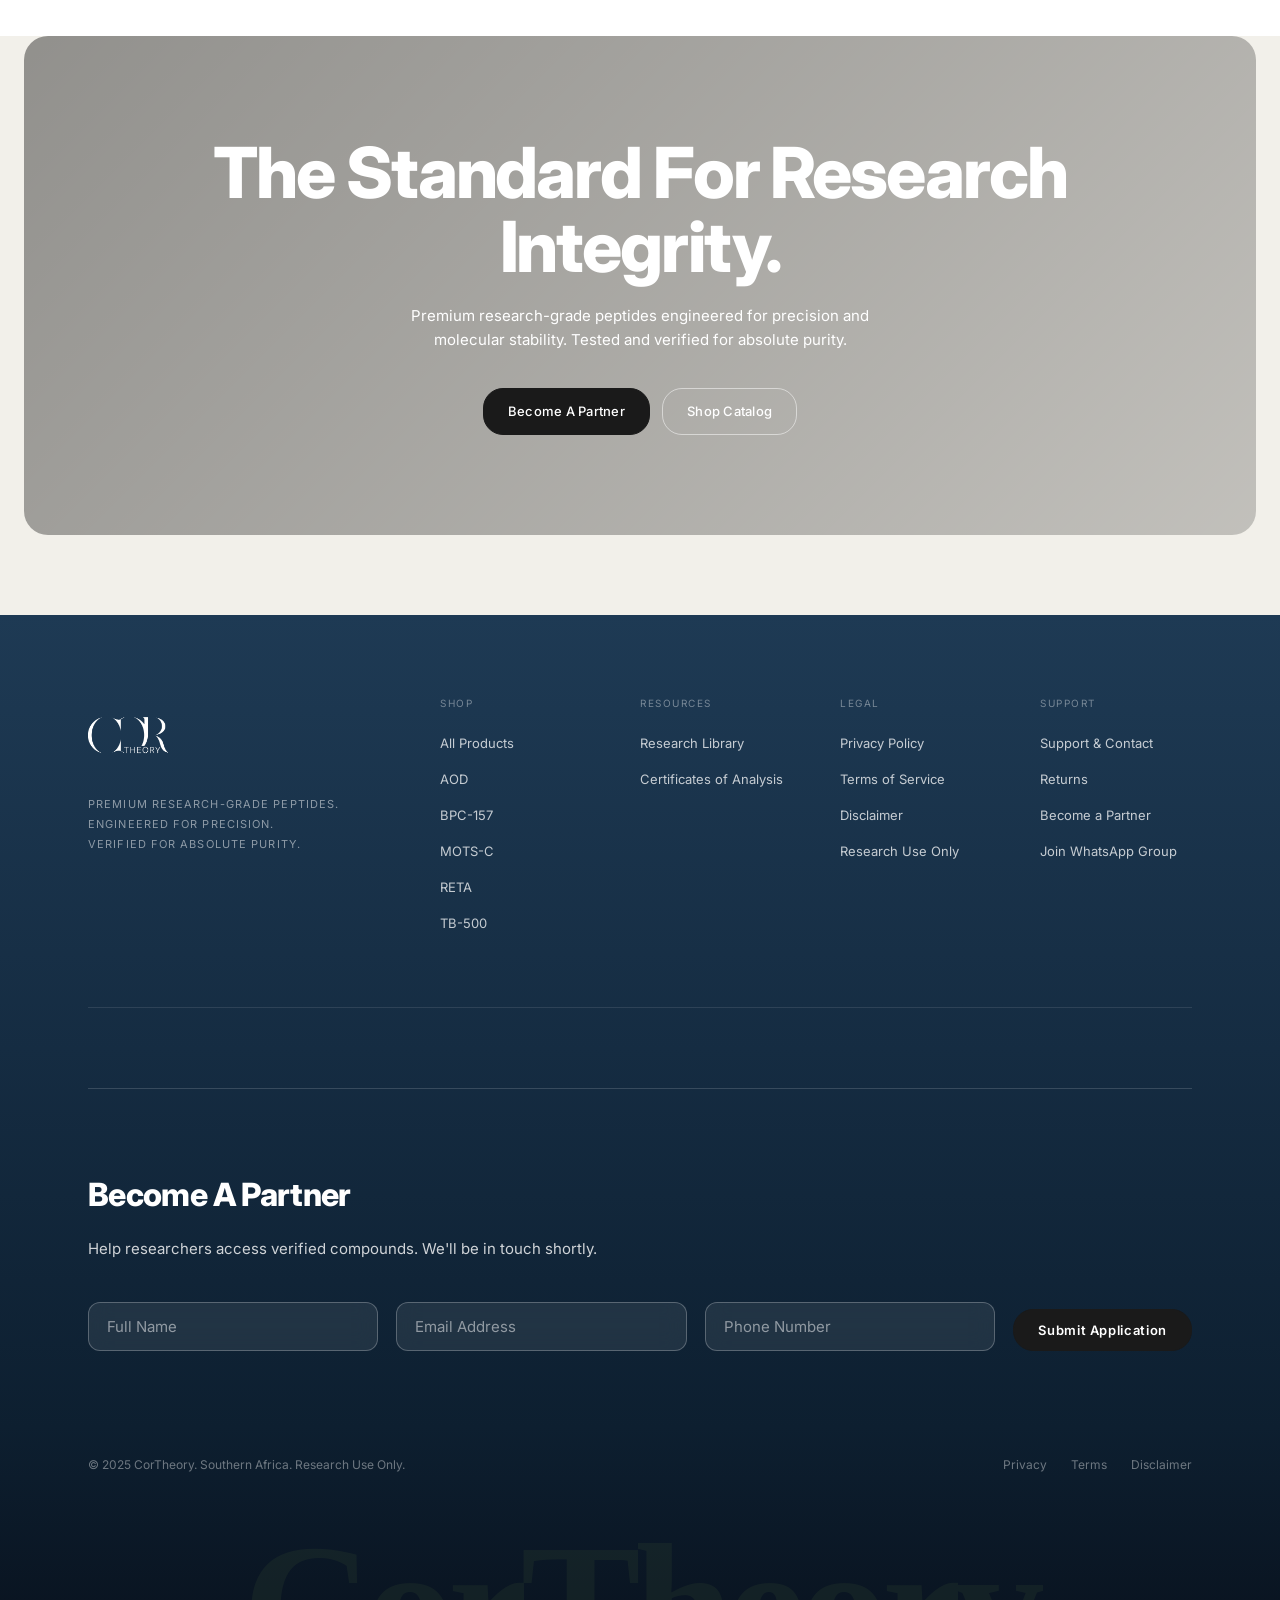
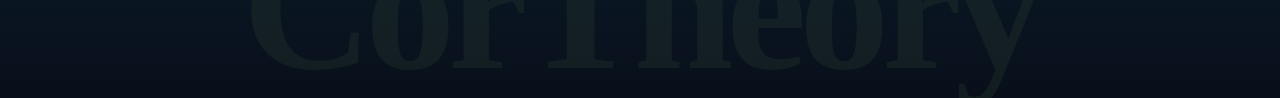
==== commit 82269249: "Replace all 99% mentions with 98% Update all instances of '99%' to '98%' across the site including: " ====
--- a/index.html
+++ b/index.html
@@ -76,13 +76,13 @@
 <!-- ══ TRUST STRIP ════════════════════════════════════════════ -->
 <div class="trust-strip">
   <div class="trust-strip__content">
-    <span>99%+ Purity</span>
+    <span>98%+ Purity</span>
     <span>HPLC Verified</span>
     <span>Lyophilised for Stability</span>
     <span>SA Distributed</span>
     <span>Third-Party Tested</span>
     <span>Certificate of Analysis</span>
-    <span>99%+ Purity</span>
+    <span>98%+ Purity</span>
     <span>HPLC Verified</span>
     <span>Lyophilised for Stability</span>
     <span>SA Distributed</span>
@@ -248,7 +248,7 @@
       <p class="purity__body">We formulate and distribute the highest standard of research-grade peptides. Every batch undergoes strict multi-stage HPLC testing and mass spectrometry to guarantee absolute purity.</p>
       <div class="purity__stats">
         <div class="purity__stat">
-          <span class="purity__stat-val">99%+</span>
+          <span class="purity__stat-val">98%+</span>
           <span class="purity__stat-label">HPLC Purity</span>
         </div>
         <div class="purity__stat-sep"></div>
@@ -299,8 +299,8 @@
 
         <div class="quality__panel" data-panel="purity">
           <h3 class="quality__panel-title">Purity</h3>
-          <p class="quality__panel-sub">99%+ Grade Standard</p>
-          <p class="quality__panel-body">Purity is measured via reverse-phase HPLC at accredited laboratories. Impurity profiling identifies and quantifies any off-target peaks. Only batches reaching ≥99% purity are dispatched — no exceptions.</p>
+          <p class="quality__panel-sub">98%+ Grade Standard</p>
+          <p class="quality__panel-body">Purity is measured via reverse-phase HPLC at accredited laboratories. Impurity profiling identifies and quantifies any off-target peaks. Only batches reaching ≥98% purity are dispatched — no exceptions.</p>
           <a href="#products" class="quality__panel-link">Shop Now →</a>
           <div><span class="quality__badge">Free COA included with every order</span></div>
         </div>
@@ -333,7 +333,7 @@
       <!-- Right: image -->
       <div class="quality__image-wrap">
         <img src="assets/images/recolour-blue-strips-1.png" alt="Quality Verification" class="quality__vial" />
-        <div class="quality__purity-badge">99%+ Purity<br>Verified by HPLC</div>
+        <div class="quality__purity-badge">98%+ Purity<br>Verified by HPLC</div>
       </div>
     </div>
   </div>
@@ -358,7 +358,7 @@
             </span>
           </button>
           <div class="faq__answer">
-            <p>All CorTheory peptides are independently tested to 99%+ purity using HPLC analysis and mass spectrometry. Every batch is verified by accredited laboratories before dispatch.</p>
+            <p>All CorTheory peptides are independently tested to 98%+ purity using HPLC analysis and mass spectrometry. Every batch is verified by accredited laboratories before dispatch.</p>
           </div>
         </div>
 
--- a/assets/css/style.css
+++ b/assets/css/style.css
@@ -3,11 +3,13 @@
 html { scroll-behavior: smooth; }
 body { font-family: 'Inter', sans-serif; background: #F2F0EA; color: #1a1a1a; font-size: 15px; line-height: 1.6; overflow-x: hidden; }
 img { display: block; max-width: 100%; animation: fadeIn 0.8s ease-out forwards; opacity: 0; }
+.hero__vial { opacity: 1; animation: kenBurns 10s ease-out forwards !important; }
 @keyframes fadeIn { to { opacity: 1; } }
 h1, h2, h3, h4, h5, h6, p, button, a, .btn { animation: fadeInText 0.8s ease-out 1.1s forwards; opacity: 0; }
-.hero__title, .hero__actions { opacity: 1; animation: none; }
+.hero__title, .hero__actions { opacity: 1; animation: none !important; }
 @keyframes fadeInText { to { opacity: 1; } }
 @keyframes float { 0%, 100% { transform: translateY(0px); } 50% { transform: translateY(-20px); } }
+@keyframes kenBurns { from { transform: scale(1) translateY(0px); } to { transform: scale(1.15) translateY(-20px); } }
 a { text-decoration: none; color: inherit; }
 ul { list-style: none; }
 button { cursor: pointer; border: none; background: none; font-family: inherit; }
@@ -77,7 +79,7 @@
 .hero__vial { display: block; width: 100%; height: 100%; object-fit: cover; }
 .hero__content { max-width: 700px; text-align: center; position: relative; z-index: 2; }
 .hero__eyebrow { font-size: 11px; font-weight: 500; letter-spacing: 0.2em; text-transform: uppercase; color: #ffffff; margin-bottom: 20px; text-shadow: 0 2px 8px rgba(0,0,0,0.3); }
-.hero__title { font-family: 'Inter', sans-serif; font-size: clamp(48px, 8vw, 100px); font-weight: 900; line-height: 1.0; color: #ffffff; margin-bottom: 48px; letter-spacing: -0.03em; animation: float 3s ease-in-out infinite !important; opacity: 1 !important; }
+.hero__title { font-family: 'Inter', sans-serif; font-size: clamp(48px, 8vw, 100px); font-weight: 900; line-height: 1.0; color: #ffffff; margin-bottom: 48px; letter-spacing: -0.03em; opacity: 1 !important; }
 .hero__subtitle { font-size: 15px; color: rgba(255,255,255,0.95); line-height: 1.7; margin-bottom: 36px; max-width: 100%; text-shadow: 0 1px 4px rgba(0,0,0,0.2); }
 .hero__actions { display: flex; gap: 12px; flex-wrap: wrap; justify-content: center; }
 
